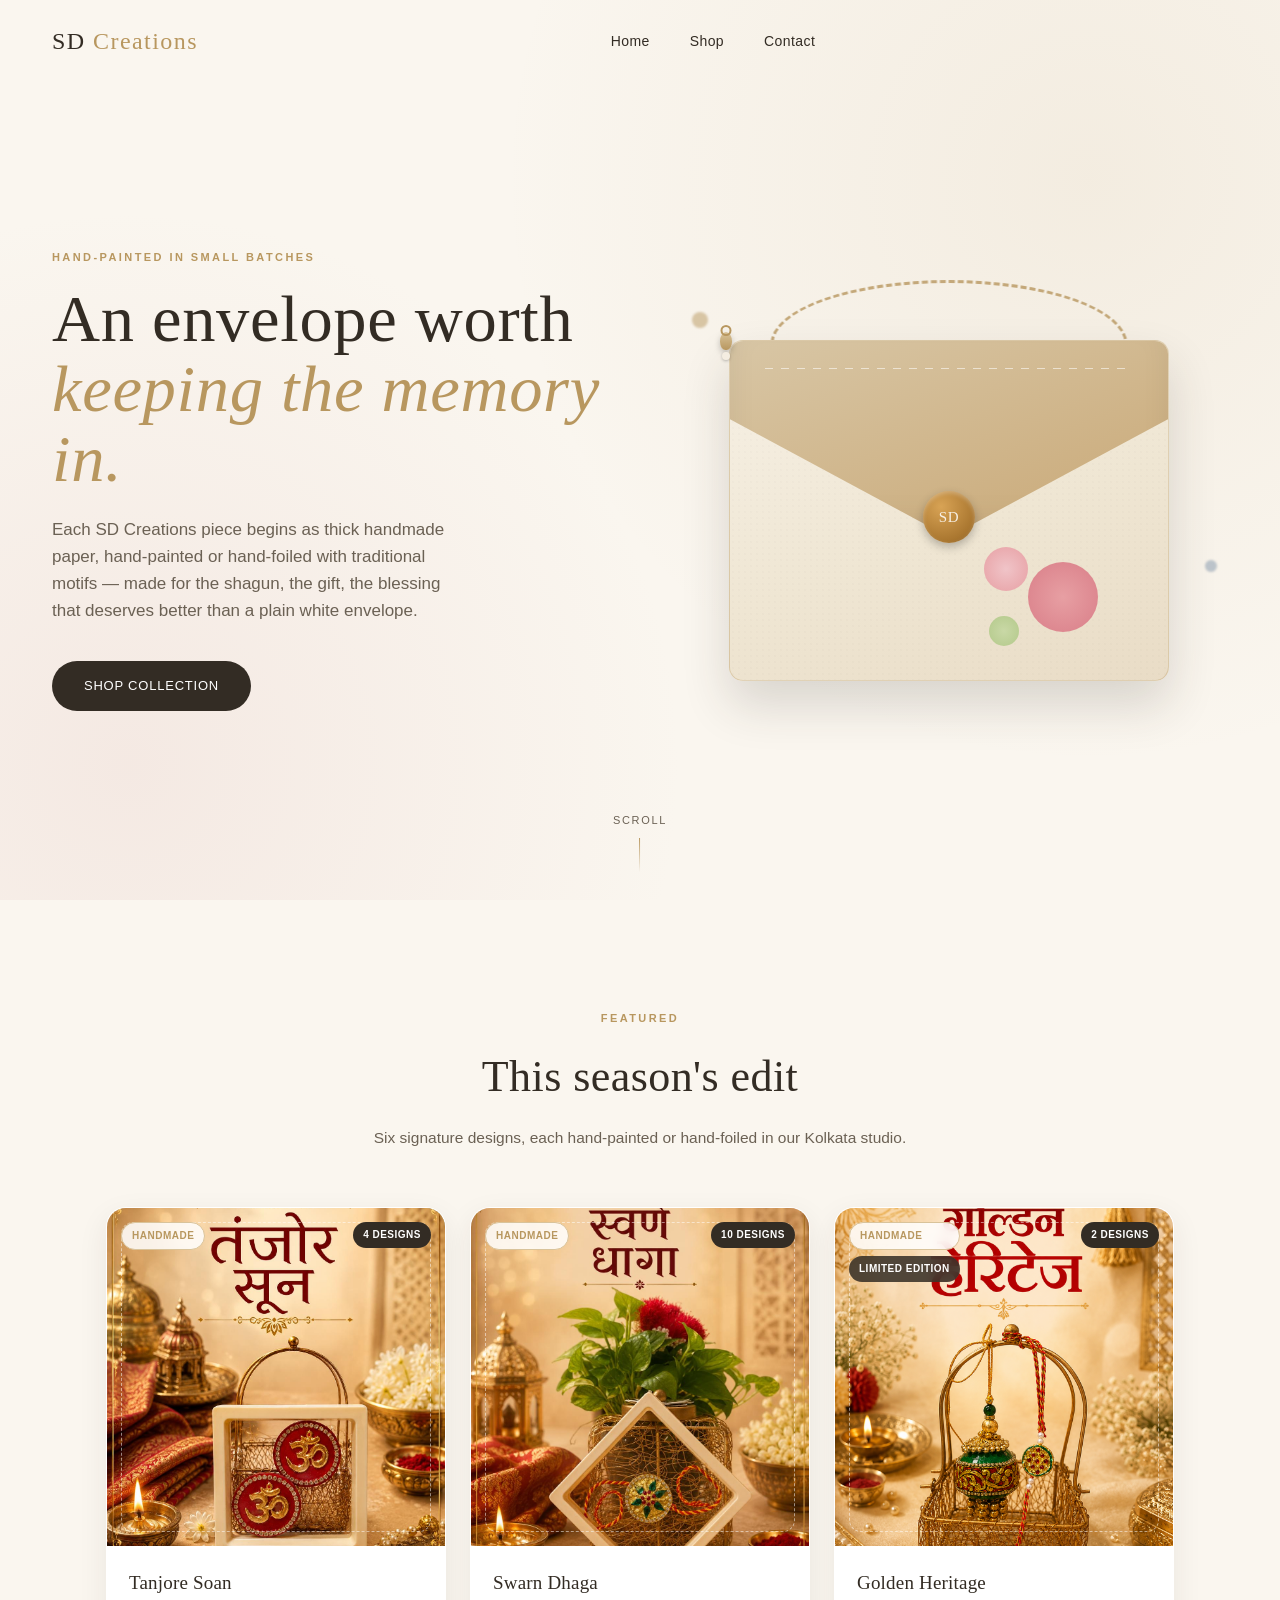
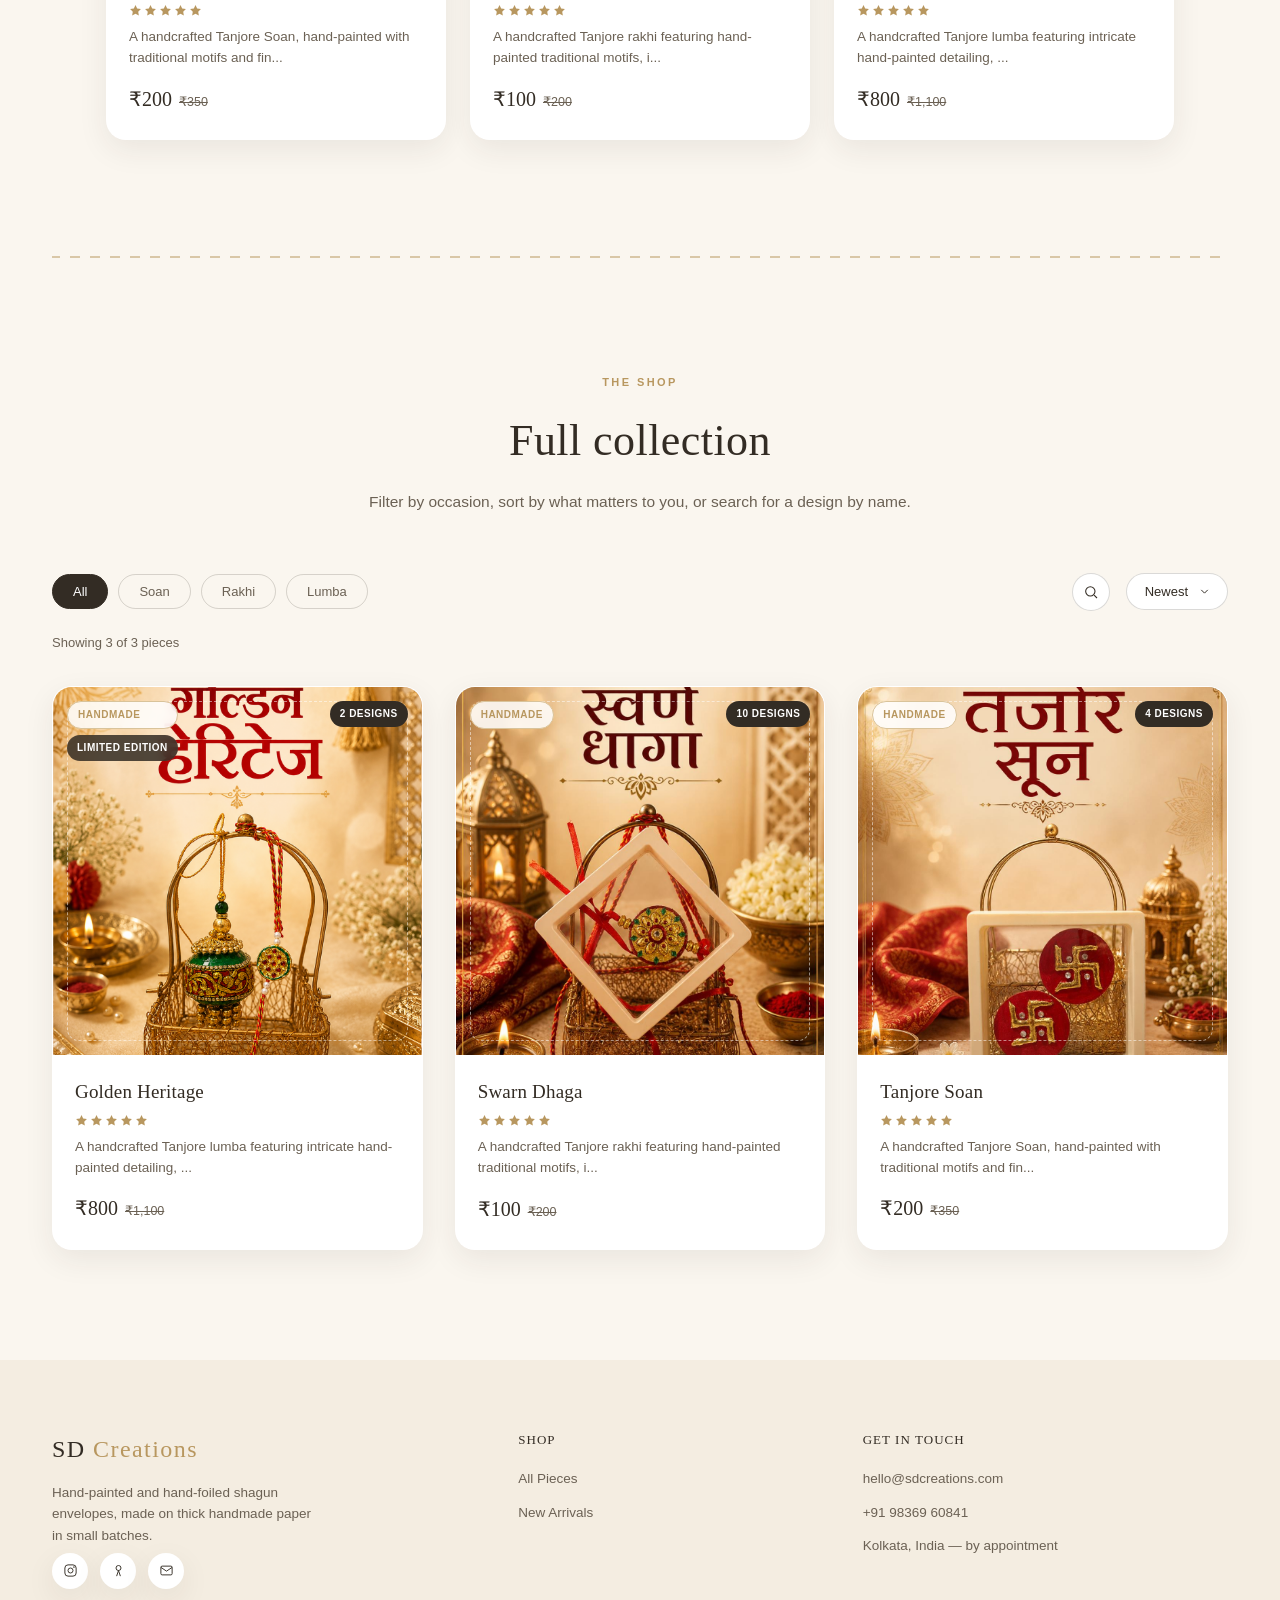
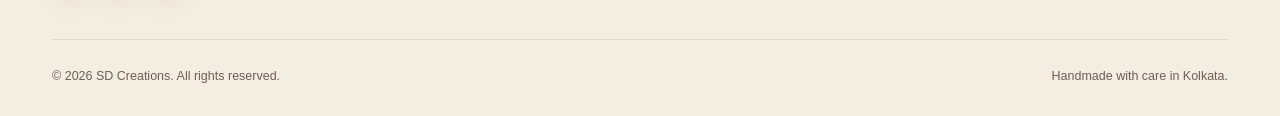
==== index.html @ 27ffa2c7 "bread" ====
<!DOCTYPE html>
<html lang="en">
<head>
<meta charset="UTF-8">
<meta name="viewport" content="width=device-width, initial-scale=1.0">
<!--
  Content-Security-Policy — a meta tag version, so it works no matter
  where you host this. Note: the meta-tag form of CSP can't set the
  frame-ancestors or report-uri directives (the spec ignores those
  outside a real HTTP header) and is generally weaker than a header.
  If your host lets you set custom response headers (Cloudflare Pages,
  Netlify, etc.), set this same policy there instead/as well — see the
  included _headers file for a Cloudflare Pages example.
-->
<meta http-equiv="Content-Security-Policy" content="
  default-src 'self';
  script-src 'self';
  style-src 'self' 'unsafe-inline' https://fonts.googleapis.com;
  font-src https://fonts.gstatic.com;
  img-src 'self' https: data:;
  connect-src 'self';
  base-uri 'self';
  form-action 'self';
  object-src 'none';
">
<title>SD Creations — Handmade Tanjore Creations</title>
<link rel="preconnect" href="https://fonts.googleapis.com">
<link href="https://fonts.googleapis.com/css2?family=Cormorant+Garamond:ital,wght@0,400;0,500;0,600;1,400&family=Marcellus&family=Inter:wght@300;400;500;600&display=swap" rel="stylesheet">
<link rel="stylesheet" href="styles.css">
</head>
<body>

<div id="loader"><div class="loader-mark" id="loaderMark">SD&nbsp;CREATIONS</div></div>

<!-- NAVBAR -->
<nav class="navbar" id="navbar">
  <div class="nav-inner">
    <a href="#home" class="logo" data-store-logo>SD <span>Creations</span></a>
    <ul class="nav-links">
      <li><a href="#home">Home</a></li>
      <li><a href="#shop">Shop</a></li>
      <li><a href="#contact">Contact</a></li>
    </ul>
    <div class="nav-icons">
      <button class="hamburger" id="hamburgerBtn" aria-label="Menu" aria-expanded="false">
        <span></span><span></span><span></span>
      </button>
    </div>
  </div>
</nav>

<!-- HERO -->
<section class="hero" id="home">
  <div class="hero-inner">
    <div class="hero-text">
      <span class="eyebrow">Hand-painted in small batches</span>
      <h1>An envelope worth<br><em>keeping the memory in.</em></h1>
      <p>Each <span data-store-name>SD Creations</span> piece begins as thick handmade paper, hand-painted or hand-foiled with traditional motifs — made for the shagun, the gift, the blessing that deserves better than a plain white envelope.</p>
      <div class="hero-btns">
        <a href="#shop" class="btn-primary ripple">Shop Collection</a>
      </div>
    </div>
    <div class="hero-visual">
      <div class="float-shape s1"></div>
      <div class="float-shape s2"></div>
      <div class="float-shape s3"></div>
      <div class="tilt-wrap" id="tiltWrap">
        <div class="chain-strap"></div>
        <div class="charm"></div>
        <div class="hero-card">
          <div class="flap"></div>
          <div class="stitch-line"></div>
          <div class="bloom b1"></div>
          <div class="bloom b2"></div>
          <div class="bloom b3"></div>
          <div class="wax-seal" id="waxSeal" data-initials="MV"></div>
        </div>
      </div>
    </div>
  </div>
  <div class="scroll-cue"><span>Scroll</span><div class="line"></div></div>
</section>

<!-- COLLECTION (the "Featured" section, re-enabled with the interactive
     spread-row layout — see .collection-grid rules in styles.css) -->
<section class="pad reveal" id="featured">
  <div class="container">
    <div class="section-head">
      <span class="eyebrow">Featured</span>
      <h2>This season's edit</h2>
      <p>Six signature designs, each hand-painted or hand-foiled in our Kolkata studio.</p>
    </div>
    <div class="products-grid collection-grid" id="featuredGrid"></div>
  </div>
</section>

<div class="container"><div class="stitch-divider"></div></div>

<!-- SHOP -->
<section class="pad reveal" id="shop">
  <div class="container">
    <div class="section-head">
      <span class="eyebrow">The shop</span>
      <h2>Full collection</h2>
      <p>Filter by occasion, sort by what matters to you, or search for a design by name.</p>
    </div>
    <div class="shop-controls">
      <div class="filter-chips" id="filterChips" role="group" aria-label="Filter by category"></div>
      <div class="shop-right">
        <div class="shop-search-wrap" id="shopSearchWrap">
          <button type="button" class="shop-search-toggle" id="shopSearchToggle" aria-label="Search products" aria-expanded="false">
            <svg viewBox="0 0 24 24" stroke="currentColor" fill="none" stroke-width="1.6"><circle cx="11" cy="11" r="7"/><line x1="21" y1="21" x2="16.65" y2="16.65"/></svg>
          </button>
          <div class="shop-search-box" id="shopSearchBox">
            <svg class="shop-search-icon" viewBox="0 0 24 24" stroke="currentColor" fill="none" stroke-width="1.6"><circle cx="11" cy="11" r="7"/><line x1="21" y1="21" x2="16.65" y2="16.65"/></svg>
            <label class="visually-hidden" for="shopSearch">Search pieces</label>
            <input type="text" class="shop-search" id="shopSearch" placeholder="Search pieces..." aria-label="Search pieces" autocomplete="off">
            <button class="shop-search-close" id="shopSearchClose" aria-label="Close search" type="button">
              <svg viewBox="0 0 24 24"><line x1="4" y1="4" x2="20" y2="20"/><line x1="20" y1="4" x2="4" y2="20"/></svg>
            </button>
          </div>
        </div>
        <div class="cs-select" id="sortSelect">
          <button type="button" class="cs-trigger" id="sortTrigger" aria-haspopup="listbox" aria-expanded="false" aria-label="Sort products">
            <span id="sortTriggerLabel">Newest</span>
            <svg class="cs-chevron" viewBox="0 0 24 24" stroke="currentColor" fill="none" stroke-width="1.8"><polyline points="6 9 12 15 18 9"/></svg>
          </button>
          <ul class="cs-options" id="sortOptions" role="listbox" tabindex="-1" aria-label="Sort products">
            <li class="cs-option active" role="option" aria-selected="true" data-value="newest">Newest</li>
            <li class="cs-option" role="option" aria-selected="false" data-value="popular">Most popular</li>
            <li class="cs-option" role="option" aria-selected="false" data-value="price-asc">Price: low to high</li>
            <li class="cs-option" role="option" aria-selected="false" data-value="price-desc">Price: high to low</li>
          </ul>
        </div>
      </div>
    </div>
    <div class="shop-status" id="shopStatus"></div>
    <div class="products-grid" id="shopGrid" aria-live="polite"></div>
  </div>
</section>

<!-- FOOTER -->
<footer id="contact">
  <div class="container">
    <div class="footer-grid">
      <div class="footer-brand">
        <a href="#home" class="logo" data-store-logo>SD <span style="color:var(--gold);">Creations</span></a>
        <p>Hand-painted and hand-foiled shagun envelopes, made on thick handmade paper in small batches.</p>
        <div class="social-row">
          <a href="#" aria-label="Instagram"><svg viewBox="0 0 24 24"><rect x="3" y="3" width="18" height="18" rx="5"/><circle cx="12" cy="12" r="4"/><circle cx="17.5" cy="6.5" r="0.6"/></svg></a>
          <a href="#" aria-label="Pinterest"><svg viewBox="0 0 24 24"><path d="M9 21l3-9m0 0l3 9m-3-9a4 4 0 1 0 0-8 4 4 0 0 0 0 8z"/></svg></a>
          <a href="#" aria-label="Mail"><svg viewBox="0 0 24 24"><rect x="3" y="5" width="18" height="14" rx="2"/><path d="M3 7l9 6 9-6"/></svg></a>
        </div>
      </div>
      <div class="footer-col">
        <h4>Shop</h4>
        <a href="#shop">All Pieces</a>
        <a href="#shop">New Arrivals</a>
      </div>
      <div class="footer-col">
        <h4>Get in touch</h4>
        <a href="mailto:hello@sdcreations.com" id="contactEmail">hello@sdcreations.com</a>
        <a href="tel:+919836960841">+91 98369 60841</a>
        <a href="#contact">Kolkata, India — by appointment</a>
      </div>
    </div>
    <div class="footer-bottom">
      <span>© 2026 <span data-store-name>SD Creations</span>. All rights reserved.</span>
      <span>Handmade with care in Kolkata.</span>
    </div>
  </div>
</footer>

<!-- QUICK VIEW MODAL -->
<div class="qv-modal" id="qvModal">
  <div class="qv-box" id="qvBox"></div>
</div>

<script src="products.js"></script>
<script src="script.js"></script>
</body>
</html>
---- styles.css ----
:root{
    --cream:#faf6ef;
    --ivory:#f4ede1;
    --beige:#e9dcc6;
    --white:#ffffff;
    --gold:#b8975f;
    --gold-light:#d9c39a;
    --blush:#e3c2be;
    --denim:#8296ab;
    --denim-deep:#5c7086;
    --ink:#332c24;
    --ink-soft:#6b6154;
    --shadow-soft: 0 10px 30px rgba(51,44,36,0.08);
    --shadow-lift: 0 24px 48px rgba(51,44,36,0.16);
    --radius-lg: 22px;
    --radius-md: 16px;
    --serif: 'Cormorant Garamond', serif;
    --display: 'Marcellus', serif;
    --sans: 'Inter', sans-serif;
  }
  *{box-sizing:border-box; margin:0; padding:0;}
  html{scroll-behavior:smooth;}
  body{
    font-family:var(--sans);
    background:var(--cream);
    color:var(--ink);
    line-height:1.6;
    overflow-x:hidden;
  }
  img{max-width:100%; display:block;}
  a{text-decoration:none; color:inherit;}
  button{font-family:inherit; border:none; cursor:pointer; background:none;}
  /* Icon-only buttons/links use fill:none SVGs (arrows, X, circles) — by
     default only the painted stroke pixels are clickable, not the empty
     space inside the glyph, which made buttons feel like they only
     responded when tapped dead-center. Forcing the icon itself to ignore
     pointer events means every click/tap always resolves to the actual
     button or link underneath, across its full box. */
  button svg, a svg{pointer-events:none;}
  ::selection{background:var(--gold-light); color:var(--ink);}

  /* Scrollbar */
  ::-webkit-scrollbar {
      width: 6px;
  }

  ::-webkit-scrollbar-track {
      background: transparent;
  }

  ::-webkit-scrollbar-thumb {
      background: #b89458;
      border-radius: 999px;
  }

  .container{max-width:1240px; margin:0 auto; padding:0 32px;}
  section{position:relative;}

  h1,h2,h3,h4{font-family:var(--display); font-weight:400; letter-spacing:0.01em;}
  .eyebrow{
    font-family:var(--sans); text-transform:uppercase; letter-spacing:0.22em;
    font-size:11px; color:var(--gold); font-weight:600;
  }

  /* ---------- Stitch divider (signature element) ---------- */
  .stitch-divider{
    width:100%; height:14px;
    background-image: repeating-linear-gradient(90deg, var(--gold) 0 10px, transparent 10px 20px);
    background-size: 20px 2px;
    background-repeat: repeat-x;
    background-position: center;
    opacity:0.5;
  }
  .stitch-divider.tight{height:8px;}

  /* ---------- NAVBAR ---------- */
  .navbar{
    position:fixed; top:0; left:0; right:0; z-index:1000;
    padding:22px 0;
    transition: all 0.45s cubic-bezier(.22,.61,.36,1);
  }
  .navbar.scrolled{
    background:rgba(255,255,255,0.75);
    backdrop-filter: blur(16px) saturate(160%);
    -webkit-backdrop-filter: blur(16px) saturate(160%);
    box-shadow:0 4px 24px rgba(51,44,36,0.06);
    padding:14px 0;
  }
  .nav-inner{display:flex; align-items:center; justify-content:space-between; max-width:1240px; margin:0 auto; padding:0 32px;}
  .logo{font-family:var(--display); font-size:24px; letter-spacing:0.06em; color:var(--ink);}
  .logo span{color:var(--gold);}
  .nav-links{display:flex; gap:40px; list-style:none;}
  .nav-links a{
    font-size:14px; letter-spacing:0.03em; color:var(--ink); position:relative; padding-bottom:4px;
  }
  .nav-links a::after{
    content:''; position:absolute; left:0; bottom:0; width:0; height:1px; background:var(--gold);
    transition:width 0.35s ease;
  }
  .nav-links a:hover::after{width:100%;}
  .nav-icons{display:flex; align-items:center; gap:22px;}

  .hamburger{
    display:none; flex-direction:column; justify-content:center; gap:5px; width:26px; height:20px; margin-left:6px;
  }
  .hamburger span{display:block; height:2px; width:100%; background:var(--ink); border-radius:2px; transition:transform 0.3s ease, opacity 0.3s ease;}
  .hamburger.active span:nth-child(1){transform:translateY(7px) rotate(45deg);}
  .hamburger.active span:nth-child(2){opacity:0;}
  .hamburger.active span:nth-child(3){transform:translateY(-7px) rotate(-45deg);}

  @media (max-width:920px){
    .nav-links{
      display:flex; flex-direction:column; gap:0;
      position:fixed; left:0; right:0; top:var(--nav-h, 78px); z-index:999;
      background:rgba(255,255,255,0.98); backdrop-filter:blur(16px);
      box-shadow:0 16px 30px rgba(51,44,36,0.1);
      max-height:0; overflow:hidden; opacity:0; padding:0 32px;
      transition:max-height 0.4s cubic-bezier(.22,.61,.36,1), opacity 0.3s ease, padding 0.4s ease;
    }
    .nav-links.open{max-height:360px; opacity:1; padding:18px 32px 26px;}
    .nav-links li{width:100%;}
    .nav-links a{display:block; padding:13px 0; font-size:15px; border-bottom:1px solid rgba(51,44,36,0.08);}
    .nav-links a::after{display:none;}
    .hamburger{display:flex;}
  }
  @media(max-width:480px){
    .nav-inner{padding:0 18px;}
    .nav-icons{gap:14px;}
  }

  /* ---------- HERO ---------- */
  .hero{
    min-height:100vh; display:flex; align-items:center; padding:140px 0 80px;
    background:
      radial-gradient(circle at 85% 20%, rgba(184,151,95,0.10), transparent 45%),
      radial-gradient(circle at 10% 85%, rgba(227,194,190,0.25), transparent 40%),
      var(--cream);
  }
  .hero-inner{
    display:grid; grid-template-columns:1fr 1fr; gap:60px; align-items:center; max-width:1240px; margin:0 auto; padding:0 32px;
  }
  .hero-text .eyebrow{margin-bottom:18px; display:block;}
  .hero-text h1{
    font-size:clamp(40px,5.2vw,68px); line-height:1.05; color:var(--ink); margin-bottom:22px;
    opacity:0; transform:translateY(24px); animation: heroUp 0.9s 0.15s cubic-bezier(.22,.61,.36,1) forwards;
  }
  .hero-text h1 em{font-style:italic; color:var(--gold);}
  .hero-text p{
    font-size:17px; color:var(--ink-soft); max-width:420px; margin-bottom:36px;
    opacity:0; transform:translateY(20px); animation: heroUp 0.9s 0.3s cubic-bezier(.22,.61,.36,1) forwards;
  }
  .hero-btns{display:flex; gap:16px; opacity:0; transform:translateY(20px); animation: heroUp 0.9s 0.45s cubic-bezier(.22,.61,.36,1) forwards;}
  @keyframes heroUp{to{opacity:1; transform:translateY(0);}}

  .btn-primary{
    background:var(--ink); color:var(--white); padding:15px 32px; border-radius:100px; font-size:13px;
    letter-spacing:0.06em; text-transform:uppercase; font-weight:500; position:relative; overflow:hidden;
    transition: transform 0.35s ease, box-shadow 0.35s ease;
  }
  .btn-primary:hover{transform:translateY(-3px); box-shadow:var(--shadow-lift);}
  .btn-secondary{
    background:transparent; color:var(--ink); padding:15px 30px; border-radius:100px; font-size:13px;
    letter-spacing:0.06em; text-transform:uppercase; font-weight:500; border:1px solid rgba(51,44,36,0.25);
    transition: all 0.35s ease;
  }
  .btn-secondary:hover{border-color:var(--gold); color:var(--gold); background:var(--white);}

  .ripple{position:relative; overflow:hidden;}
  .ripple-circle{
    position:absolute; border-radius:50%; background:rgba(255,255,255,0.5); transform:scale(0);
    animation: rippleAnim 0.6s ease-out; pointer-events:none;
  }
  @keyframes rippleAnim{to{transform:scale(3); opacity:0;}}

  .hero-visual{position:relative; display:flex; align-items:center; justify-content:center; perspective:1200px;}
  .tilt-wrap{transition: transform 0.2s ease-out; transform-style:preserve-3d; width:100%; display:flex; justify-content:center; position:relative; padding-top:60px;}
  .chain-strap{
    position:absolute; top:0; left:50%; transform:translateX(-50%);
    width:64%; height:64px;
    border:3px dashed var(--gold);
    border-bottom:none;
    border-radius:50% 50% 0 0 / 100% 100% 0 0;
    opacity:0.8;
  }
  .charm{
    position:absolute; left:9%; top:52px; z-index:3;
    width:12px; height:18px; border-radius:50% 50% 45% 45%;
    background:linear-gradient(180deg, var(--gold-light), var(--gold));
    box-shadow:0 3px 6px rgba(0,0,0,0.22);
  }
  .charm::before{
    content:''; position:absolute; top:-7px; left:50%; transform:translateX(-50%);
    width:7px; height:7px; border-radius:50%; border:2px solid var(--gold); background:transparent;
  }
  .charm::after{
    content:''; position:absolute; bottom:-10px; left:50%; transform:translateX(-50%);
    width:8px; height:8px; border-radius:50%; background:#f4ede1; box-shadow:0 1px 3px rgba(0,0,0,0.25);
  }
  .hero-card{
    width:100%; max-width:440px; aspect-ratio:4/3.1; border-radius:14px; position:relative;
    background: linear-gradient(160deg, #f7f1e6 0%, #efe6d3 55%, #e9dcc6 100%);
    box-shadow:var(--shadow-lift);
    border:1px solid rgba(184,151,95,0.35);
    overflow:hidden;
    animation: floatSlow 6s ease-in-out infinite;
  }
  @keyframes floatSlow{0%,100%{transform:translateY(0) rotate(-1.2deg);} 50%{transform:translateY(-14px) rotate(0.4deg);}}
  .hero-card::before{
    content:''; position:absolute; inset:0;
    background-image: radial-gradient(rgba(51,44,36,0.035) 1px, transparent 1px);
    background-size: 6px 6px;
    opacity:0.5;
  }
  .hero-card .flap{
    position:absolute; top:0; left:0; right:0; height:58%;
    background:linear-gradient(160deg, #d8c6a5, #c9a876);
    clip-path: polygon(0 0, 100% 0, 100% 40%, 50% 100%, 0 40%);
    box-shadow: inset 0 -20px 30px rgba(0,0,0,0.06);
  }
  .hero-card .stitch-line{
    position:absolute; left:8%; right:8%; top:8%; height:1px;
    background-image: repeating-linear-gradient(90deg, rgba(255,255,255,0.55) 0 8px, transparent 8px 16px);
  }
  .hero-card .bloom{
    position:absolute; border-radius:50%; filter:blur(0.2px);
  }
  .hero-card .bloom.b1{width:70px; height:70px; background:radial-gradient(circle,#e79fa3,#d97e88); bottom:14%; right:16%;}
  .hero-card .bloom.b2{width:44px; height:44px; background:radial-gradient(circle,#f0c4c8,#e79fa3); bottom:26%; right:32%;}
  .hero-card .bloom.b3{width:30px; height:30px; background:radial-gradient(circle,#c9d8a6,#b3c98a); bottom:10%; right:34%;}
  .hero-card .wax-seal{
    position:absolute; top:52%; left:50%; transform:translate(-50%,-50%);
    width:52px; height:52px; border-radius:50%;
    background: radial-gradient(circle at 35% 30%, #d8a355, #a9762f 70%, #8a5f24 100%);
    box-shadow:0 4px 10px rgba(0,0,0,0.25), inset 0 2px 4px rgba(255,255,255,0.3);
    display:flex; align-items:center; justify-content:center;
  }
  .hero-card .wax-seal::before{
    content: attr(data-initials); font-family:var(--display); font-size:15px; color:rgba(255,255,255,0.85); letter-spacing:0.04em;
  }
  .float-shape{
    position:absolute; border-radius:50%; opacity:0.5; filter:blur(1px);
    animation: driftShape 9s ease-in-out infinite;
  }
  .float-shape.s1{width:16px; height:16px; background:var(--gold); top:8%; left:4%; animation-delay:0s;}
  .float-shape.s2{width:10px; height:10px; background:var(--blush); bottom:6%; left:12%; animation-delay:1.4s;}
  .float-shape.s3{width:12px; height:12px; background:var(--denim); top:70%; right:2%; animation-delay:2.6s;}
  @keyframes driftShape{0%,100%{transform:translateY(0);} 50%{transform:translateY(-18px);}}

  .scroll-cue{
    position:absolute; bottom:28px; left:50%; transform:translateX(-50%); font-size:11px; letter-spacing:0.15em;
    text-transform:uppercase; color:var(--ink-soft); display:flex; flex-direction:column; align-items:center; gap:8px;
  }
  .scroll-cue .line{width:1px; height:34px; background:linear-gradient(var(--gold), transparent); animation:scrollLine 1.8s ease-in-out infinite;}
  @keyframes scrollLine{0%{transform:scaleY(0); transform-origin:top;} 50%{transform:scaleY(1); transform-origin:top;} 51%{transform-origin:bottom;} 100%{transform:scaleY(0); transform-origin:bottom;}}

  @media(max-width:860px){
    .hero-inner{grid-template-columns:1fr; text-align:center;}
    .hero-text p{margin-left:auto; margin-right:auto;}
    .hero-btns{justify-content:center;}
  }

  /* ---------- fade up on scroll ---------- */
  .reveal{opacity:0; transform:translateY(36px); transition:opacity 0.8s ease, transform 0.8s cubic-bezier(.22,.61,.36,1);}
  .reveal.in{opacity:1; transform:translateY(0);}

  /* ---------- SECTION HEADERS ---------- */
  .section-head{text-align:center; max-width:600px; margin:0 auto 56px;}
  .section-head .eyebrow{display:block; margin-bottom:14px;}
  .section-head h2{font-size:clamp(30px,4vw,44px); color:var(--ink); margin-bottom:14px;}
  .section-head p{color:var(--ink-soft); font-size:15.5px;}

  section.pad{padding:110px 0;}

  /* ---------- PRODUCT CARD ---------- */
  .products-grid{
    display:grid; grid-template-columns:repeat(auto-fit,minmax(280px,1fr)); gap:32px;
  }
  .product-card{
    position:relative; background:var(--white); border-radius:20px; overflow:hidden;
    box-shadow:var(--shadow-soft); border:1px solid transparent;
    transition: transform 0.5s cubic-bezier(.22,.61,.36,1), box-shadow 0.5s ease, border-color 0.5s ease;
  }
  .product-card:hover{
    transform:translateY(-10px);
    box-shadow:var(--shadow-lift);
    border-color: rgba(184,151,95,0.45);
  }
  .card-media{
    position:relative; aspect-ratio:1/1; overflow:hidden;
    display:flex; align-items:center; justify-content:center;
    cursor:pointer;
  }
  .card-media:focus-visible{outline:2px solid var(--gold); outline-offset:-3px;}
  .card-media::after{
    content:''; position:absolute; inset:0; opacity:0; background:radial-gradient(circle at 50% 40%, rgba(184,151,95,0.25), transparent 65%);
    transition:opacity 0.5s ease; z-index:2; pointer-events:none;
  }
  .product-card:hover .card-media::after{opacity:1;}
  .card-slide-track {display: flex; width: 100%; height: 100%; transition: transform 1.4s cubic-bezier(.22,.61,.36,1)}
  .card-slide{position:relative; flex:0 0 100%; width:100%; height:100%;}
  .swatch{width:100%; height:100%; position:relative; transition:transform 0.6s cubic-bezier(.22,.61,.36,1);}
  .product-card:hover .swatch{transform:scale(1.06);}
  .swatch::before{content:''; position:absolute; inset:0; background-image: repeating-linear-gradient(0deg, rgba(255,255,255,0.05) 0 2px, transparent 2px 6px);}
  .stitch-frame{
    position:absolute; inset:14px; border-radius:12px; border:1px dashed rgba(255,255,255,0.5); pointer-events:none;
  }

  .badges{position:absolute; top:14px; left:14px; display:flex; flex-direction:column; gap:6px; z-index:3;}
  .badge{
    font-size:10px; letter-spacing:0.05em; text-transform:uppercase; padding:5px 10px; border-radius:100px; font-weight:600;
    backdrop-filter:blur(6px);
  }
  .badge.handmade{background:rgba(255,255,255,0.85); color:var(--gold); border:1px solid var(--gold-light);}
  .badge.limited{background:rgba(51,44,36,0.85); color:var(--white);}
  .badge.designs-badge{
    position:absolute; top:14px; right:14px; z-index:3;
    background:var(--ink); color:var(--white); border:none;
  }

  .card-body{padding:22px 22px 24px;}
  .card-top{display:flex; justify-content:space-between; align-items:flex-start; gap:10px; margin-bottom:6px;}
  .card-top h3{font-size:19px; color:var(--ink);}
  .stars{display:flex; gap:2px; margin-bottom:10px;}
  .stars svg{width:13px; height:13px; fill:var(--gold);}
  .card-desc{font-size:13.5px; color:var(--ink-soft); margin-bottom:14px; line-height:1.55;}
  .card-bottom{display:flex; align-items:center; justify-content:space-between; gap:10px; flex-wrap:wrap;}
  .price-group{display:flex; align-items:baseline; gap:7px;}
  .price{font-family:var(--display); font-size:20px; color:var(--ink); transition:color 0.3s ease;}
  .product-card:hover .price{color:var(--gold);}
  .price-original{font-size:12.5px; color:var(--ink-soft); text-decoration:line-through;}

  .product-img{width:100%; height:100%; object-fit:cover; display:block; position:relative;}

  /* ---------- COLLECTION SPREAD LAYOUT ----------
     Only the small curated "Featured" row (.collection-grid) gets this
     treatment — the main filterable Shop grid keeps its original grid
     layout untouched below. Cards, images, text, and colors are the
     same .product-card markup/styles as everywhere else; only the
     container layout and the hover choreography differ here. */
  .products-grid.collection-grid{
    display:flex; flex-wrap:wrap; justify-content:center; gap:24px;
  }
  .collection-grid .product-card{
    flex:0 1 340px; max-width:360px; min-width:240px;
  }

  /* Interactive "spreading open" hover — only for pointers that can
     actually hover (mouse/trackpad) on a wide-enough viewport. Touch
     devices (phones and most tablets) simply get the calm static row;
     tapping a card still opens Quick View as normal. */
  @media (hover:hover) and (pointer:fine) and (min-width:641px){
    .collection-grid .product-card{
      transition:
        transform 650ms cubic-bezier(.2,.8,.2,1),
        box-shadow 650ms ease,
        filter 650ms ease,
        border-color 0.5s ease;
    }
    .collection-grid .product-card:hover{
      transform: translateY(-16px) scale(1.06);
      z-index: 5;
      box-shadow: var(--shadow-lift);
    }
    /* Cards after the hovered one slide right; cards before it slide
       left — the "spreading open" effect. Scale/saturate stay subtle
       (no blur, no heavy fade) so the row still reads as one piece. */
    .collection-grid .product-card:hover ~ .product-card{
      transform: translateX(28px) scale(0.97);
      filter: saturate(0.85);
    }
    .collection-grid .product-card:has(~ .product-card:hover){
      transform: translateX(-28px) scale(0.97);
      filter: saturate(0.85);
    }
  }
  /* Tablet-width version of the same effect — same choreography, just
     a gentler push so three cards don't crowd a narrower viewport. */
  @media (hover:hover) and (pointer:fine) and (min-width:641px) and (max-width:920px){
    .collection-grid .product-card:hover{
      transform: translateY(-10px) scale(1.045);
    }
    .collection-grid .product-card:hover ~ .product-card{
      transform: translateX(14px) scale(0.97);
    }
    .collection-grid .product-card:has(~ .product-card:hover){
      transform: translateX(-14px) scale(0.97);
    }
  }
  /* Mobile — plain single column, spread/hover effect fully disabled
     (it's already gated out by (hover:hover) above; this just settles
     the layout back to a normal stacked list for easy tapping). */
  @media(max-width:640px){
    .products-grid.collection-grid{
      display:flex; flex-direction:column; flex-wrap:nowrap; gap:16px;
    }
    .collection-grid .product-card{ max-width:100%; flex:none; }
  }

  /* swatch color variants */
  .sw-1{background:linear-gradient(135deg,#efe6d3,#5c7a68);}
  .sw-2{background:linear-gradient(135deg,#d8a355,#e08a4b);}
  .sw-3{background:linear-gradient(135deg,#f4ede1,#d9a9a0);}
  .sw-4{background:linear-gradient(135deg,#aac2d4,#e6c9c1);}
  .sw-5{background:linear-gradient(135deg,#7a2f30,#d8a355);}
  .sw-6{background:linear-gradient(135deg,#f4ede1,#dcc7cd);}
  .sw-icon{
    position:absolute; inset:0; display:flex; align-items:center; justify-content:center;
  }
  .sw-icon svg{width:46%; height:46%; opacity:0.85;}


  /* ---------- SHOP CONTROLS ---------- */
  .shop-controls{
    display:flex; flex-wrap:wrap; gap:16px; align-items:center; justify-content:space-between; margin-bottom:44px;
  }
  .filter-chips{display:flex; gap:10px; flex-wrap:wrap;}
  .chip{
    padding:9px 20px; border-radius:100px; font-size:13px; border:1px solid rgba(51,44,36,0.18); color:var(--ink-soft);
    transition: all 0.3s ease;
  }
  .chip.active, .chip:hover{background:var(--ink); color:var(--white); border-color:var(--ink);}
  .shop-right{display:flex; gap:14px; align-items:center;}

  /* ---------- SHOP SEARCH — closed icon that expands cleanly on click ---------- */
  .shop-search-wrap{position:relative; display:flex; align-items:center;}
  .shop-search-toggle{
    width:38px; height:38px; border-radius:50%; flex-shrink:0;
    border:1px solid rgba(51,44,36,0.18); background:var(--white); color:var(--ink);
    display:flex; align-items:center; justify-content:center;
    transition: opacity 0.25s ease, transform 0.25s ease, border-color 0.25s ease, color 0.25s ease;
  }
  .shop-search-toggle svg{width:16px; height:16px;}
  .shop-search-toggle:hover{border-color:var(--gold); color:var(--gold);}
  .shop-search-wrap.open .shop-search-toggle{opacity:0; transform:scale(0.7); pointer-events:none; position:absolute;}

  .shop-search-box{
    display:flex; align-items:center; gap:9px;
    background:var(--white); border-radius:100px; border:1px solid rgba(51,44,36,0.18);
    width:0; padding:10px 0; opacity:0; overflow:hidden;
    transition: width 0.45s cubic-bezier(.22,.61,.36,1), padding 0.45s cubic-bezier(.22,.61,.36,1),
                opacity 0.25s ease, border-color 0.25s ease, box-shadow 0.25s ease;
  }
  .shop-search-wrap.open .shop-search-box{width:230px; padding:10px 14px; opacity:1;}
  .shop-search-box:focus-within{
    border-color: var(--gold);
    box-shadow: 0 0 0 3px rgba(184,151,95,0.15);
  }
  .shop-search-icon{width:15px; height:15px; flex-shrink:0; color:var(--gold);}
  .shop-search{
    border:none; outline:none; background:transparent; flex:1; min-width:0;
    font-size:13px; font-family:var(--sans); color:var(--ink);
  }
  .shop-search::placeholder{color:var(--ink-soft);}
  .shop-search-close{
    flex-shrink:0; width:20px; height:20px; border-radius:50%; display:flex; align-items:center; justify-content:center;
    background:var(--ivory); transition: background 0.25s ease, transform 0.3s ease;
  }
  .shop-search-close:hover{background:var(--gold-light); transform:rotate(90deg);}
  .shop-search-close svg{width:10px; height:10px; stroke:var(--ink); stroke-width:2;}

  /* ---------- CUSTOM SORT DROPDOWN ---------- */
  .cs-select{position:relative; font-size:13px;}
  .cs-trigger{
    display:flex; align-items:center; gap:10px; padding:10px 16px 10px 18px; border-radius:100px;
    border:1px solid rgba(51,44,36,0.18); background:var(--white); color:var(--ink); font-size:13px;
    font-family:inherit; cursor:pointer; white-space:nowrap; transition: border-color 0.25s ease, background 0.25s ease;
  }
  .cs-trigger:hover{border-color: rgba(184,151,95,0.5);}
  .cs-select.open .cs-trigger{border-color:var(--gold); background:var(--ivory);}
  .cs-chevron{width:13px; height:13px; flex-shrink:0; transition: transform 0.3s ease;}
  .cs-select.open .cs-chevron{transform:rotate(180deg);}
  .cs-options{
    position:absolute; top:calc(100% + 8px); right:0; min-width:100%; z-index:20;
    background:var(--white); border-radius:14px; box-shadow:var(--shadow-lift); border:1px solid rgba(51,44,36,0.08);
    padding:6px; list-style:none; opacity:0; visibility:hidden; transform:translateY(-6px);
    transition: opacity 0.25s ease, transform 0.25s ease, visibility 0.25s ease;
  }
  .cs-select.open .cs-options{opacity:1; visibility:visible; transform:translateY(0);}
  .cs-option{
    padding:10px 16px; border-radius:9px; color:var(--ink-soft); white-space:nowrap; cursor:pointer;
    transition: background 0.2s ease, color 0.2s ease;
  }
  .cs-option:hover{background:var(--ivory); color:var(--ink);}
  .cs-option.active{color:var(--gold); font-weight:600;}
  .cs-option.active::before{content:'✓'; display:inline-block; width:14px; margin-right:2px; font-size:11px;}

  .visually-hidden{
    position:absolute; width:1px; height:1px; padding:0; margin:-1px; overflow:hidden;
    clip:rect(0,0,0,0); white-space:nowrap; border:0;
  }

  .shop-status{
    display:flex; align-items:center; justify-content:space-between; gap:14px; flex-wrap:wrap;
    margin-top:-24px; margin-bottom:32px; font-size:13px; color:var(--ink-soft);
    min-height:20px;
  }
  .shop-status .clear-filters-btn{
    font-size:12.5px; color:var(--gold); text-decoration:underline; text-underline-offset:3px;
    transition:color 0.25s ease;
  }
  .shop-status .clear-filters-btn:hover{color:var(--ink);}

  .shop-empty{
    grid-column:1/-1; text-align:center; padding:56px 20px; color:var(--ink-soft);
  }
  .shop-empty p{margin-bottom:16px; font-size:15px;}
  .shop-empty .clear-filters-btn{
    display:inline-block; padding:10px 22px; border-radius:100px; border:1px solid rgba(51,44,36,0.18);
    font-size:12.5px; letter-spacing:0.04em; text-transform:uppercase; color:var(--ink);
    transition:all 0.3s ease;
  }
  .shop-empty .clear-filters-btn:hover{background:var(--ink); color:var(--white); border-color:var(--ink);}

  /* ============================================================
     MOBILE — shop section tightened + intentional 2-column grid.
     Scoped entirely to this breakpoint; desktop layout above is
     untouched. Goal: less dead air between controls, chips that
     scroll instead of wrapping into ragged rows, and cards sized
     and typeset for a half-width column instead of a squeezed
     full-width desktop card.
     ============================================================ */
  @media(max-width:640px){
    .container{padding:0 18px;}
    section.pad{padding:64px 0;}
    .section-head{margin:0 auto 30px;}
    .section-head p{font-size:14px;}

    /* ---- controls: stack, don't wrap into ragged rows ---- */
    .shop-controls{
      flex-direction:column; align-items:stretch; gap:14px; margin-bottom:18px;
    }
    .filter-chips{
      flex-wrap:nowrap; overflow-x:auto; -webkit-overflow-scrolling:touch; scrollbar-width:none;
      padding-bottom:2px; margin:0 -18px; padding-left:18px; padding-right:18px;
      -webkit-mask-image: linear-gradient(90deg, transparent, #000 18px, #000 calc(100% - 28px), transparent);
              mask-image: linear-gradient(90deg, transparent, #000 18px, #000 calc(100% - 28px), transparent);
    }
    .filter-chips::-webkit-scrollbar{display:none;}
    .chip{padding:8px 16px; font-size:12.5px; flex-shrink:0; white-space:nowrap;}
    .shop-right{width:100%; justify-content:space-between;}
    .shop-search-wrap.open .shop-search-box{width:min(60vw,230px);}

    .shop-status{margin-top:0; margin-bottom:14px; font-size:12px;}

    /* ---- product grid: compact, balanced 2-up instead of 1-up ---- */
    .products-grid{grid-template-columns:repeat(2,1fr); gap:12px; width:100%; min-width:0; overflow:hidden;}
    .product-card{border-radius:14px; min-width:0; max-width:100%; overflow:hidden;}
    /* Image was a full 1:1 square, which on a narrow 2-up card made the
       photo the dominant (and sometimes only visible) part of the card,
       crowding out the name/price below it. Shortening the ratio and
       capping the height keeps the photo proportionate on any phone. */
    .card-media{aspect-ratio:4/3.3; max-height:36vh;}
    .stitch-frame{inset:8px; border-radius:9px;}
    .badges{top:8px; left:8px; gap:4px;}
    .badge{font-size:8.5px; padding:4px 8px;}
    .badge.designs-badge{top:8px; right:8px;}

    .card-body{padding:12px 12px 14px;}
    .card-top{margin-bottom:3px;}
    .card-top h3{font-size:13.5px; line-height:1.3;}
    .stars{margin-bottom:6px;}
    .stars svg{width:10px; height:10px;}
    .card-desc{display:none;} /* full description lives in Quick View */
    .price{font-size:15.5px;}
    .price-original{font-size:10.5px;}
  }

  /* Very narrow phones (≤380px) — shrink the image ratio a touch further
     so two columns never squeeze the name/price into overflow. */
  @media(max-width:380px){
    .card-media{aspect-ratio:4/3.6; max-height:32vh;}
    .card-top h3{font-size:12.5px;}
    .price{font-size:14px;}
  }


  /* ---------- FOOTER ---------- */
  footer{background:var(--ivory); padding:70px 0 30px;}
  .footer-grid{display:grid; grid-template-columns:1.4fr 1fr 1.2fr; gap:40px; margin-bottom:50px;}
  .footer-brand .logo{margin-bottom:14px; display:block;}
  .footer-brand p{font-size:13.5px; color:var(--ink-soft); max-width:260px;}
  .footer-col h4{font-size:13px; letter-spacing:0.08em; text-transform:uppercase; margin-bottom:18px; color:var(--ink);}
  .footer-col a{display:block; font-size:13.5px; color:var(--ink-soft); margin-bottom:12px; transition:color 0.3s ease;}
  .footer-col a:hover{color:var(--gold);}
  .social-row{display:flex; gap:12px; margin-top:6px;}
  .social-row a{
    width:36px; height:36px; border-radius:50%; background:var(--white); display:flex; align-items:center; justify-content:center;
    box-shadow:var(--shadow-soft); transition:all 0.3s ease;
  }
  .social-row a:hover{background:var(--gold); transform:translateY(-3px);}
  .social-row svg{width:15px; height:15px; stroke:var(--ink); fill:none; stroke-width:1.5;}
  .social-row a:hover svg{stroke:var(--white);}
  .footer-bottom{
    border-top:1px solid rgba(51,44,36,0.1); padding-top:26px; display:flex; justify-content:space-between; flex-wrap:wrap; gap:12px;
    font-size:12.5px; color:var(--ink-soft);
  }
  @media(max-width:760px){.footer-grid{grid-template-columns:1fr 1fr;}}

  /* ---------- QUICK VIEW MODAL ---------- */
  .qv-modal{
    position:fixed; inset:0; z-index:1400; display:flex; align-items:center; justify-content:center; padding:24px;
    opacity:0; pointer-events:none; transition:opacity 0.4s ease;
  }
  .qv-modal.open{opacity:1; pointer-events:auto;}
  .qv-box{
    background:var(--white); border-radius:26px; max-width:920px; width:100%; max-height:88vh; overflow:hidden;
    display:grid; grid-template-columns:1fr 1fr; box-shadow:var(--shadow-lift); transform:scale(0.94) translateY(20px);
    transition:transform 0.45s cubic-bezier(.22,.61,.36,1);
  }
  .qv-modal.open .qv-box{transform:scale(1) translateY(0);}
  .qv-media{position:relative; min-height:340px; background:var(--ivory); overflow:hidden;}

  /* ---- Quick View photo gallery — swipeable, dots, arrows ---- */
  .qv-gallery{position:relative; width:100%; height:100%; min-height:340px; overflow:hidden;}
  .qv-slide-track{display:flex; width:100%; height:100%; transition:transform 0.4s cubic-bezier(.22,.61,.36,1);}
  .qv-slide{position:relative; flex:0 0 100%; width:100%; height:100%; min-height:340px;}
  .qv-slide .product-img{width:100%; height:100%; object-fit:cover; display:block;}
  .qv-nav{
    position:absolute; top:50%; transform:translateY(-50%); z-index:4; width:34px; height:34px; border-radius:50%;
    background:rgba(255,255,255,0.85); display:flex; align-items:center; justify-content:center; color:var(--ink);
    transition:background 0.25s ease, transform 0.25s ease;
  }
  .qv-nav svg{width:15px; height:15px;}
  .qv-nav:hover{background:var(--white); transform:translateY(-50%) scale(1.08);}
  .qv-prev{left:14px;}
  .qv-next{right:14px;}
  .qv-dots{
    position:absolute; left:50%; bottom:14px; transform:translateX(-50%); z-index:4;
    display:flex; gap:7px; padding:6px 10px; border-radius:100px; background:rgba(255,255,255,0.6); backdrop-filter:blur(3px);
  }
  .qv-dot{width:6px; height:6px; border-radius:50%; background:rgba(51,44,36,0.35); transition:all 0.3s ease; padding:0;}
  .qv-dot.active{width:16px; background:var(--gold);}

  .qv-close{position:absolute; top:18px; right:18px; z-index:5; width:36px; height:36px; border-radius:50%; background:rgba(255,255,255,0.85); display:flex; align-items:center; justify-content:center;}
  .qv-close svg{width:15px; height:15px; stroke-width:2;}

  /* .qv-info is a flex column so the CTA bar can pin to the bottom
     while everything above it scrolls independently — critical on
     phones, where product details + a design picker easily run
     longer than the screen. */
  .qv-info{display:flex; flex-direction:column; min-height:0; max-height:88vh;}
  .qv-info-scroll{flex:1 1 auto; min-height:0; overflow-y:auto; -webkit-overflow-scrolling:touch; padding:40px 40px 24px 34px;}
  .qv-info h3{font-size:28px; margin-bottom:10px;}
  .qv-design-tag{
    display:inline-block; font-size:11px; text-transform:uppercase; letter-spacing:0.06em; color:var(--gold);
    font-weight:600; margin-bottom:14px;
  }
  .qv-price-group{display:flex; align-items:baseline; gap:10px; margin-bottom:16px;}
  .qv-price{font-family:var(--display); font-size:24px; color:var(--gold);}
  .qv-original{font-size:15px; color:var(--ink-soft); text-decoration:line-through;}
  .qv-desc{font-size:14px; color:var(--ink-soft); margin-bottom:22px; line-height:1.6;}
  .qv-meta{display:grid; grid-template-columns:1fr 1fr; gap:14px; margin-bottom:22px; font-size:13px;}
  .qv-meta div span{display:block; color:var(--ink-soft); font-size:11px; text-transform:uppercase; letter-spacing:0.05em; margin-bottom:4px;}

  /* ---- Design picker — horizontally-scrollable thumbnails, large
     touch targets (52px, comfortably above the ~44px minimum) ---- */
  .qv-design-picker{margin-bottom:22px;}
  .qv-designs-label{
    display:block; font-size:11px; text-transform:uppercase; letter-spacing:0.05em; color:var(--ink-soft); margin-bottom:10px;
  }
  .design-thumb {
    position: relative; flex: 0 0 52px; width: 52px; height: 52px; border-radius: 16px; overflow: hidden;
    border: 2px solid transparent; padding: 0; background: var(--ivory); transition: border-color 0.25s ease, transform 0.2s ease;
  }
  .design-thumbs {display: flex; flex-wrap: wrap; gap: 10px; width: 100%; max-width: 320px; padding: 2px 2px 6px}


  .design-thumb img{width:100%; height:100%; object-fit:cover; display:block;}
  .design-thumb .swatch{width:100%; height:100%;}
  .design-thumb:hover{transform:translateY(-2px);}
  .design-thumb.active{border-color:var(--gold);}

  .qv-note{font-size:12px; color:var(--ink-soft); border-top:1px dashed rgba(51,44,36,0.15); padding-top:16px; margin-top:4px;}

  /* Sticky CTA — pinned to the bottom of the modal, always reachable
     without scrolling through the product details first. */
  .qv-cta-bar{flex-shrink:0; padding:14px 34px 30px; border-top:1px solid rgba(51,44,36,0.08); background:var(--white);}

  .whatsapp-btn{
    display:flex; align-items:center; justify-content:center; gap:9px;
    width:100%; padding:15px 18px; border-radius:100px;
    background:var(--ink); color:var(--white); font-size:14px; font-weight:500;
    letter-spacing:0.02em; text-align:center;
    transition: background 0.3s ease, transform 0.2s ease;
  }
  .whatsapp-btn svg{width:17px; height:17px; flex-shrink:0;}
  .whatsapp-btn:hover{background:var(--gold); transform:translateY(-1px);}

  @media(max-width:760px){
    .qv-modal{padding:16px;}
    .qv-box{grid-template-columns:1fr; border-radius:22px; max-height:92vh;}
    .qv-media{min-height:220px;}
    .qv-gallery, .qv-slide{min-height:220px;}
    .qv-info{max-height:calc(92vh - 220px);}
    .qv-info-scroll{padding:24px 24px 20px;}
    .qv-meta{grid-template-columns:1fr; gap:12px;}
    .qv-cta-bar{padding:12px 24px 20px;}
    .whatsapp-btn{padding:16px 18px; font-size:14.5px;}
  }
  @media(max-width:480px){
    .qv-modal{padding:8px;}
    .qv-box{border-radius:18px; max-height:95vh;}
    .qv-media{min-height:172px;}
    .qv-gallery, .qv-slide{min-height:172px;}
    .qv-nav{width:30px; height:30px;}
    .qv-nav svg{width:13px; height:13px;}
    .qv-prev{left:10px;}
    .qv-next{right:10px;}
    .qv-dots{bottom:10px; gap:5px; padding:5px 8px;}
    .qv-dot{width:5px; height:5px;}
    .qv-dot.active{width:13px;}
    .qv-close{top:10px; right:10px; width:34px; height:34px;}
    .qv-close svg{width:14px; height:14px;}
    .qv-info{max-height:calc(95vh - 172px);}
    .qv-info-scroll{padding:18px 16px 16px;}
    .qv-info h3{font-size:19px; margin-bottom:6px; line-height:1.25;}
    .qv-design-tag{font-size:10px; margin-bottom:10px;}
    .qv-price-group{gap:8px; margin-bottom:10px;}
    .qv-price{font-size:19px;}
    .qv-original{font-size:12.5px;}
    .qv-desc{font-size:12.5px; margin-bottom:14px; line-height:1.55;}
    .qv-meta{margin-bottom:14px; font-size:12.5px;}
    .qv-design-picker{margin-bottom:14px;}
    .design-thumb{flex-basis:50px; width:50px; height:50px; border-radius:10px;}
    .qv-note{font-size:11px; padding-top:12px;}
    .qv-cta-bar{padding:10px 16px 16px;}
    /* Full-width, larger tap target — this is the primary action on
       a phone screen, sized well above the ~44px touch-target minimum. */
    .whatsapp-btn{padding:15px 16px; font-size:14px; border-radius:14px;}
  }

  /* ---------- Loader ---------- */
  #loader{
    position:fixed; inset:0; background:var(--cream); z-index:9999; display:flex; align-items:center; justify-content:center;
    transition:opacity 0.6s ease, visibility 0.6s ease;
  }
  #loader.hide{opacity:0; visibility:hidden;}
  .loader-mark{font-family:var(--display); font-size:26px; letter-spacing:0.1em; color:var(--ink); position:relative;}
  .loader-mark::after{
    content:''; position:absolute; left:0; bottom:-10px; height:1px; width:100%; background:var(--gold);
    animation:loadBar 1.1s ease-in-out infinite;
  }
  @keyframes loadBar{0%{transform:scaleX(0); transform-origin:left;} 50%{transform:scaleX(1); transform-origin:left;} 51%{transform-origin:right;} 100%{transform:scaleX(0); transform-origin:right;}}

  /* ============================================================
     BUTTON UX — press feedback, keyboard focus rings, disabled
     states, and clearer hover targets, applied broadly.
     ============================================================ */

  /* No grey flash on mobile tap; we style our own feedback instead. */
  button, a, .chip { -webkit-tap-highlight-color: transparent; }

  /* Every interactive control gets a visible keyboard focus ring —
     mouse/touch users never see this (:focus-visible skips them),
     keyboard and screen-reader users always do. */
  button:focus-visible,
  a:focus-visible,
  input:focus-visible,
  select:focus-visible,
  .chip:focus-visible,
  .design-thumb:focus-visible {
    outline: 2px solid var(--gold);
    outline-offset: 2px;
    border-radius: 6px;
  }

  /* Tactile press feedback — buttons visibly react to being clicked/tapped,
     not just hovered. Placed after :hover rules so press wins while held. */
  .btn-primary:active,
  .btn-secondary:active,
  .chip:active,
  .shop-search-toggle:active,
  .shop-search-close:active,
  .qv-nav:active,
  .qv-dot:active,
  .design-thumb:active,
  .whatsapp-btn:active,
  .card-media:active {
    transform: scale(0.93);
    transition-duration: 0.1s;
  }

  /* Disabled buttons look and behave inert instead of silently doing nothing. */
  button:disabled,
  button.disabled {
    opacity: 0.45;
    cursor: not-allowed;
    pointer-events: none;
    transform: none !important;
  }

  .cs-trigger:focus-visible {
    outline: 2px solid var(--gold);
    outline-offset: 2px;
  }
  .cs-option:focus-visible{
    outline: 2px solid var(--gold);
    outline-offset: -2px;
  }
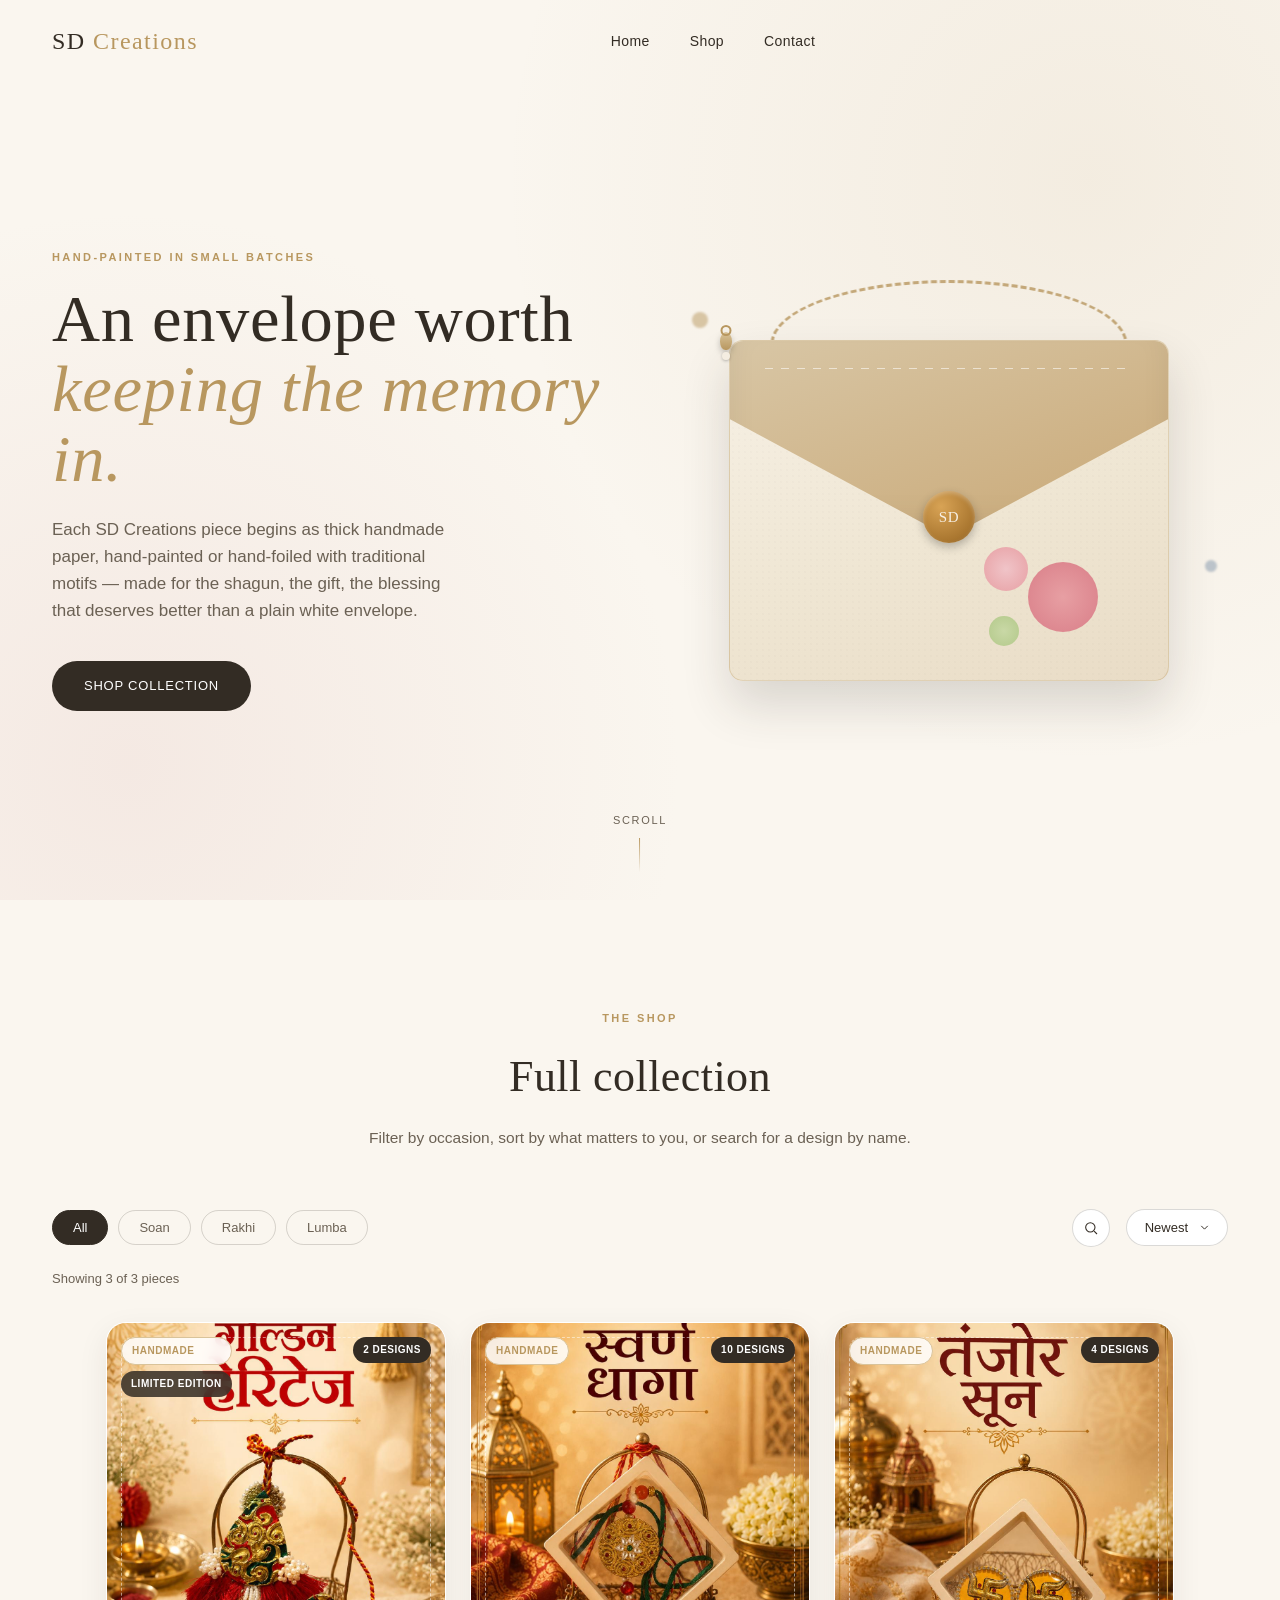
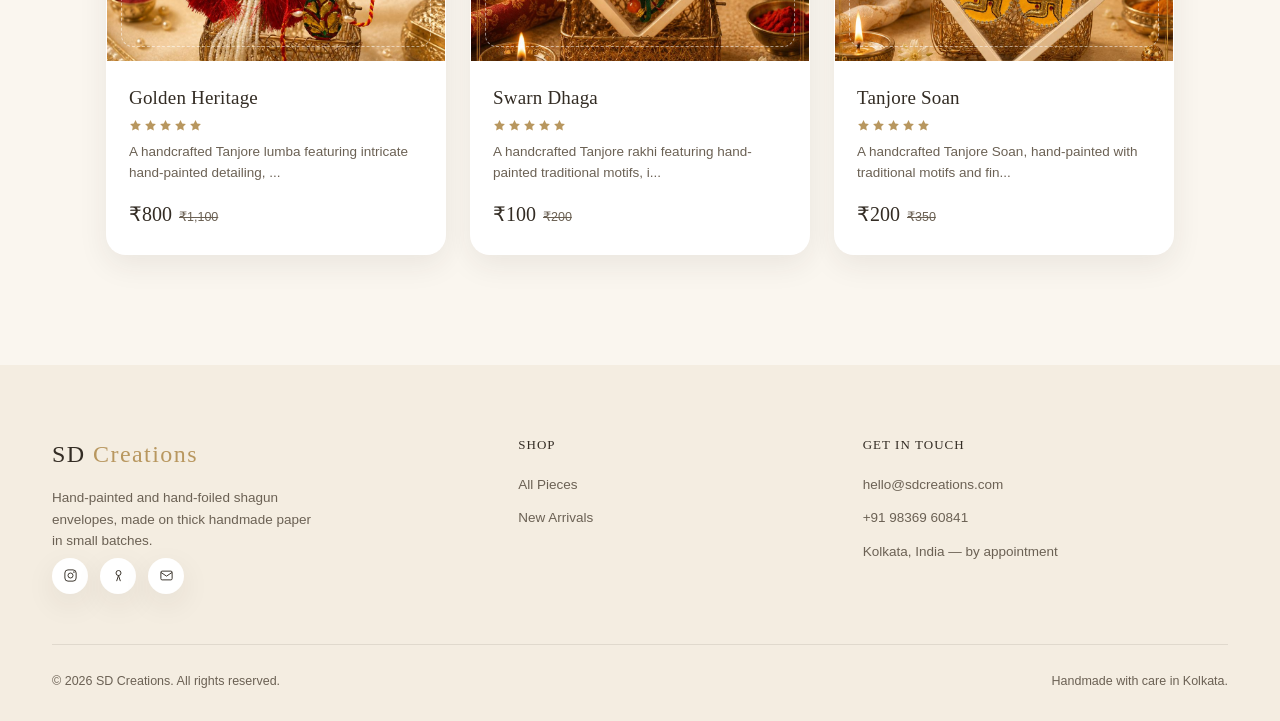
==== commit 1d38ea20: "yes" ====
--- a/index.html
+++ b/index.html
@@ -81,8 +81,7 @@
   <div class="scroll-cue"><span>Scroll</span><div class="line"></div></div>
 </section>
 
-<!-- COLLECTION (the "Featured" section, re-enabled with the interactive
-     spread-row layout — see .collection-grid rules in styles.css) -->
+<!-- FEATURED PRODUCTS — temporarily hidden, re-enable by uncommenting
 <section class="pad reveal" id="featured">
   <div class="container">
     <div class="section-head">
@@ -90,11 +89,12 @@
       <h2>This season's edit</h2>
       <p>Six signature designs, each hand-painted or hand-foiled in our Kolkata studio.</p>
     </div>
-    <div class="products-grid collection-grid" id="featuredGrid"></div>
+    <div class="products-grid" id="featuredGrid"></div>
   </div>
 </section>
 
 <div class="container"><div class="stitch-divider"></div></div>
+-->
 
 <!-- SHOP -->
 <section class="pad reveal" id="shop">
@@ -135,7 +135,7 @@
       </div>
     </div>
     <div class="shop-status" id="shopStatus"></div>
-    <div class="products-grid" id="shopGrid" aria-live="polite"></div>
+    <div class="products-grid collection-grid" id="shopGrid" aria-live="polite"></div>
   </div>
 </section>
 
@@ -176,6 +176,15 @@
   <div class="qv-box" id="qvBox"></div>
 </div>
 
+<!-- MOBILE FULLSCREEN IMAGE VIEWER — opened by tapping the Quick View
+     photo on mobile only (see script.js / styles.css). -->
+<div class="img-viewer" id="imgViewer">
+  <button class="img-viewer-close" id="imgViewerClose" type="button" aria-label="Close image">
+    <svg viewBox="0 0 24 24" stroke="currentColor" fill="none" stroke-width="2"><line x1="4" y1="4" x2="20" y2="20"/><line x1="20" y1="4" x2="4" y2="20"/></svg>
+  </button>
+  <img class="img-viewer-img" id="imgViewerImg" src="" alt="">
+</div>
+
 <script src="products.js"></script>
 <script src="script.js"></script>
 </body>
--- a/styles.css
+++ b/styles.css
@@ -332,11 +332,14 @@
   .product-img{width:100%; height:100%; object-fit:cover; display:block; position:relative;}
 
   /* ---------- COLLECTION SPREAD LAYOUT ----------
-     Only the small curated "Featured" row (.collection-grid) gets this
-     treatment — the main filterable Shop grid keeps its original grid
-     layout untouched below. Cards, images, text, and colors are the
-     same .product-card markup/styles as everywhere else; only the
-     container layout and the hover choreography differ here. */
+     Applies to the Shop grid (.collection-grid, shared with the
+     .products-grid base rules for card visuals/filters/sort/search,
+     all of which are untouched). Cards, images, text, and colors are
+     the same .product-card markup/styles as before; only the
+     container layout and the hover choreography differ here. With
+     the current 3-product catalog this is a single tidy row; if the
+     catalog grows past a row's worth, extra cards wrap to a second
+     row and the side-push effect only reads cleanly within each row. */
   .products-grid.collection-grid{
     display:flex; flex-wrap:wrap; justify-content:center; gap:24px;
   }
@@ -671,6 +674,26 @@
   .design-thumb.active{border-color:var(--gold);}
 
   .qv-note{font-size:12px; color:var(--ink-soft); border-top:1px dashed rgba(51,44,36,0.15); padding-top:16px; margin-top:4px;}
+
+  /* ---------- MOBILE FULLSCREEN IMAGE VIEWER ----------
+     Sits above the Quick View modal (higher z-index) and is fixed to
+     the viewport, so scrolling the page/modal underneath can't move
+     it. Only ever opened on mobile (see the matchMedia check in
+     script.js) — desktop keeps its existing gallery behavior. */
+  .img-viewer{
+    position:fixed; inset:0; z-index:2000;
+    background:rgba(20,17,13,0.96);
+    display:flex; align-items:center; justify-content:center;
+    opacity:0; pointer-events:none; transition:opacity 0.3s ease;
+  }
+  .img-viewer.open{opacity:1; pointer-events:auto;}
+  .img-viewer-img{max-width:92%; max-height:88%; width:auto; height:auto; object-fit:contain; display:block;}
+  .img-viewer-close{
+    position:fixed; top:16px; right:16px; z-index:2001; width:38px; height:38px; border-radius:50%;
+    background:rgba(255,255,255,0.18); backdrop-filter:blur(6px); -webkit-backdrop-filter:blur(6px);
+    display:flex; align-items:center; justify-content:center; color:#fff;
+  }
+  .img-viewer-close svg{width:16px; height:16px;}
 
   /* Sticky CTA — pinned to the bottom of the modal, always reachable
      without scrolling through the product details first. */
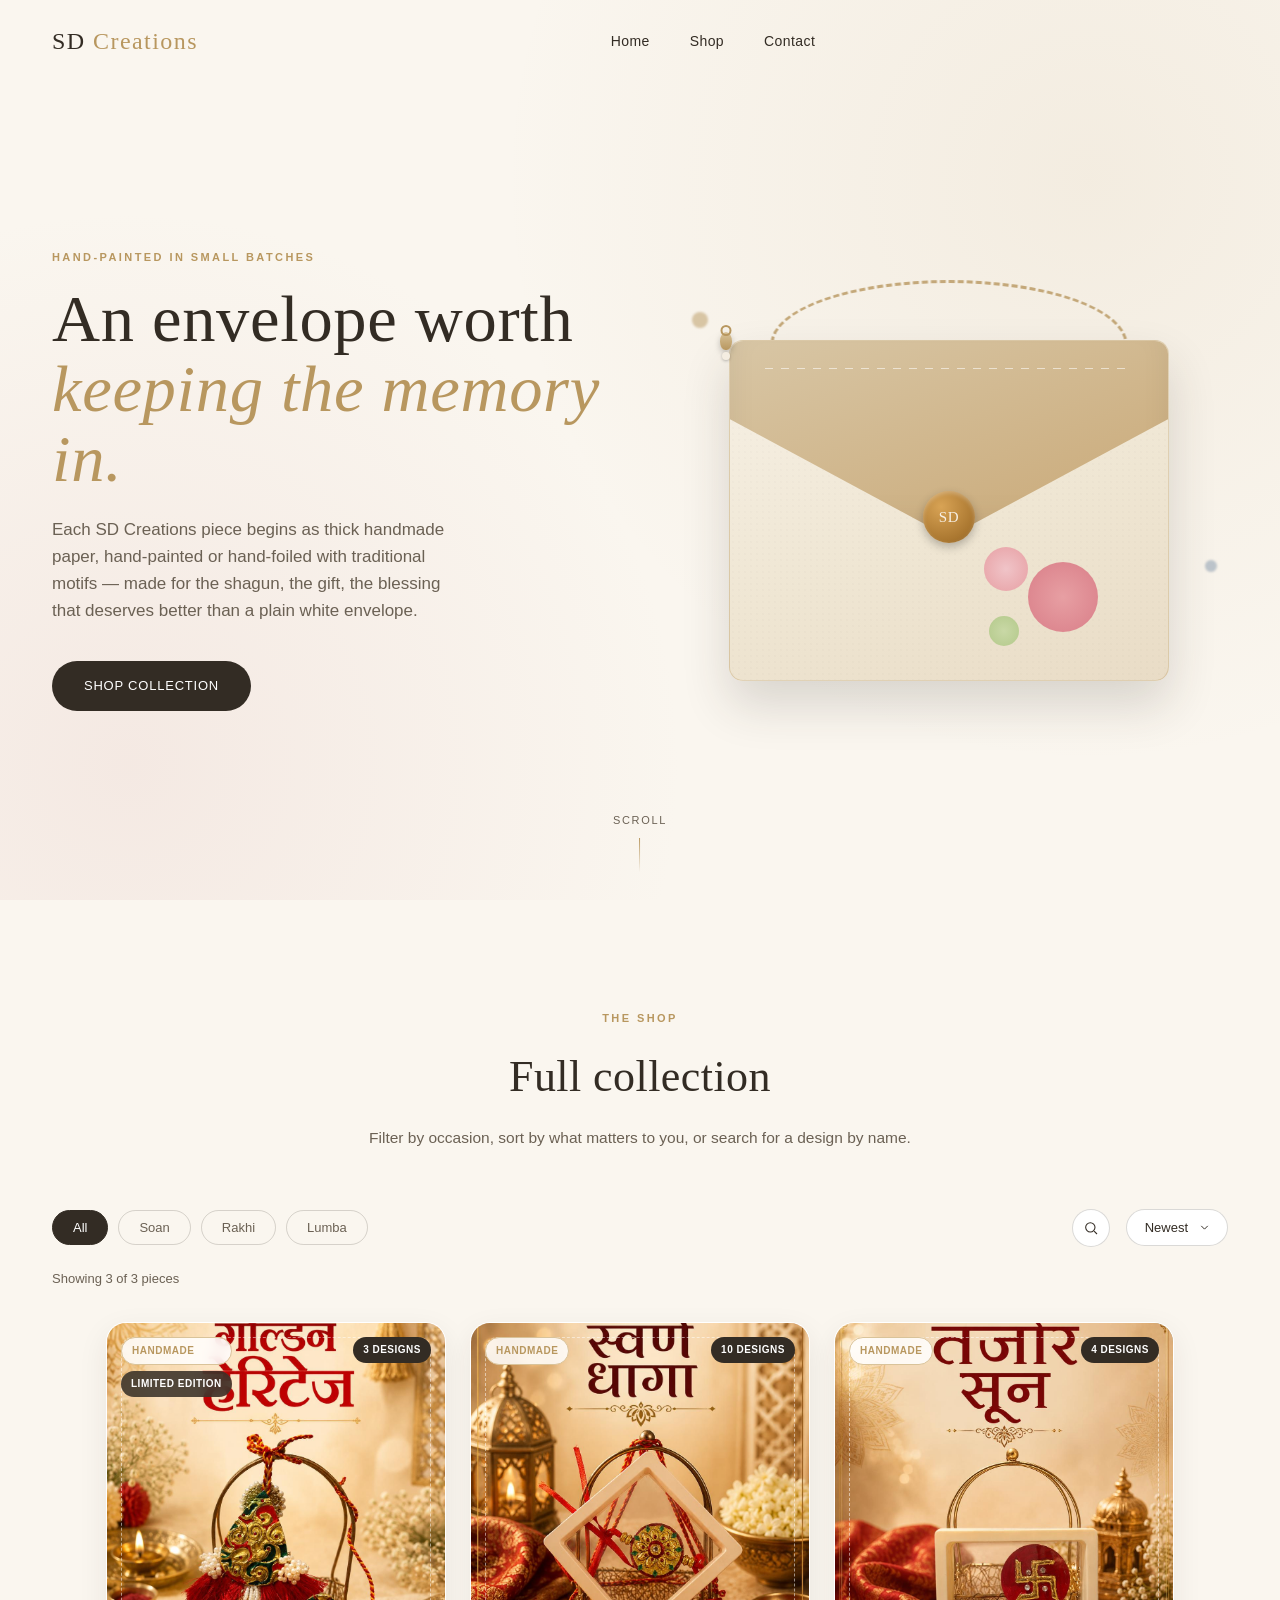
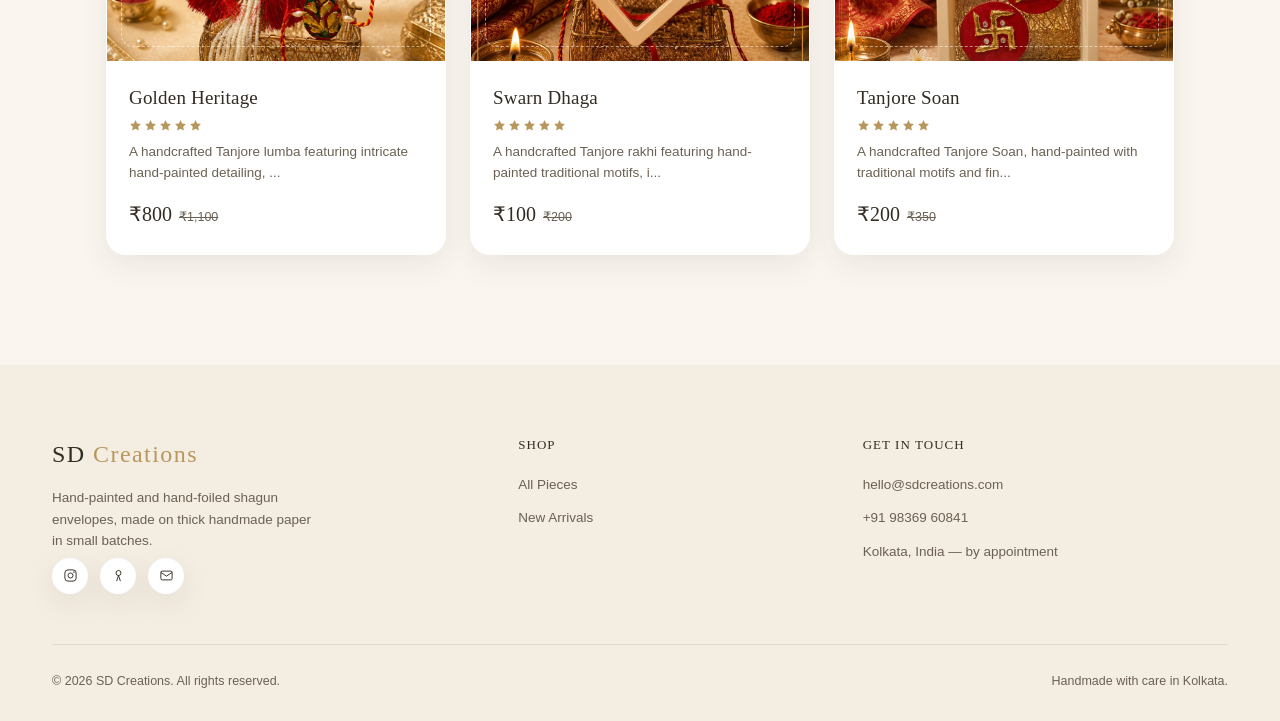
==== commit e8c942b5: "funnny" ====
--- a/index.html
+++ b/index.html
@@ -182,7 +182,7 @@
   <button class="img-viewer-close" id="imgViewerClose" type="button" aria-label="Close image">
     <svg viewBox="0 0 24 24" stroke="currentColor" fill="none" stroke-width="2"><line x1="4" y1="4" x2="20" y2="20"/><line x1="20" y1="4" x2="4" y2="20"/></svg>
   </button>
-  <img class="img-viewer-img" id="imgViewerImg" src="" alt="">
+  <div class="img-viewer-gallery" id="imgViewerGallery"></div>
 </div>
 
 <script src="products.js"></script>
--- a/styles.css
+++ b/styles.css
@@ -607,17 +607,41 @@
   .qv-modal.open{opacity:1; pointer-events:auto;}
   .qv-box{
     background:var(--white); border-radius:26px; max-width:920px; width:100%; max-height:88vh; overflow:hidden;
-    display:grid; grid-template-columns:1fr 1fr; box-shadow:var(--shadow-lift); transform:scale(0.94) translateY(20px);
+    display:grid; grid-template-columns:1fr 1fr; grid-template-rows:auto 1fr;
+    grid-template-areas:
+      "name  name"
+      "media info";
+    box-shadow:var(--shadow-lift); transform:scale(0.94) translateY(20px);
     transition:transform 0.45s cubic-bezier(.22,.61,.36,1);
   }
   .qv-modal.open .qv-box{transform:scale(1) translateY(0);}
-  .qv-media{position:relative; min-height:340px; background:var(--ivory); overflow:hidden;}
+  /* Name sits above the gallery/info split (its own full-width grid
+     row) rather than beside the image, on desktop as well as mobile. */
+  .qv-name{grid-area:name; padding:30px 40px 6px 34px;}
+  .qv-name h3{font-size:28px; margin-bottom:10px;}
+  .qv-media{grid-area:media; position:relative; min-height:340px; background:var(--ivory); overflow:hidden;}
+
+  /* ---- Drag carousel engine — Apple Photos-style swipe, used for the
+     design switcher below and reused as-is by the fullscreen mobile
+     viewer. Three slides (prev/current/next) sit side by side in a row
+     that's translated in real time; see createDragCarousel in script.js. ---- */
+  .dc-viewport{position:relative; width:100%; height:100%; overflow:hidden; touch-action:none;}
+  .dc-track{display:flex; height:100%; will-change:transform;}
+  .dc-slide{position:relative; flex:0 0 auto; height:100%; overflow:hidden;}
+  .dc-slide img, .dc-slide .product-img{-webkit-user-drag:none; user-select:none;}
 
   /* ---- Quick View photo gallery — swipeable, dots, arrows ---- */
   .qv-gallery{position:relative; width:100%; height:100%; min-height:340px; overflow:hidden;}
   .qv-slide-track{display:flex; width:100%; height:100%; transition:transform 0.4s cubic-bezier(.22,.61,.36,1);}
   .qv-slide{position:relative; flex:0 0 100%; width:100%; height:100%; min-height:340px;}
-  .qv-slide .product-img{width:100%; height:100%; object-fit:cover; display:block;}
+  .qv-slide .product-img{
+    width:100%; height:100%; object-fit:cover; display:block;
+    /* Source photos have the actual envelope/rakhi/lumba lower in the
+       frame — bias the crop toward the bottom of the image instead of
+       centering, so the product itself stays the focal point instead
+       of empty/background space at the top. */
+    object-position:center bottom;
+  }
   .qv-nav{
     position:absolute; top:50%; transform:translateY(-50%); z-index:4; width:34px; height:34px; border-radius:50%;
     background:rgba(255,255,255,0.85); display:flex; align-items:center; justify-content:center; color:var(--ink);
@@ -637,21 +661,39 @@
   .qv-close{position:absolute; top:18px; right:18px; z-index:5; width:36px; height:36px; border-radius:50%; background:rgba(255,255,255,0.85); display:flex; align-items:center; justify-content:center;}
   .qv-close svg{width:15px; height:15px; stroke-width:2;}
 
+  /* ---- Design-switch side arrows — separate from .qv-nav above,
+     which pages through *photos* of the current design (rare, only
+     when a design itself has more than one image). These page
+     between *designs* instead, sit further out toward the edges so
+     the two controls don't collide on the off chance both appear at
+     once, and stay deliberately understated (smaller, lower opacity
+     at rest) since swiping/thumbnails are the primary way to browse. */
+  .qv-design-side-nav{
+    position:absolute; top:50%; transform:translateY(-50%); z-index:5;
+    width:28px; height:28px; border-radius:50%;
+    background:rgba(255,255,255,0.55); backdrop-filter:blur(3px); -webkit-backdrop-filter:blur(3px);
+    display:flex; align-items:center; justify-content:center; color:var(--ink);
+    opacity:0.7; transition:opacity 0.25s ease, background 0.25s ease, transform 0.25s ease;
+  }
+  .qv-design-side-nav svg{width:12px; height:12px; stroke-width:2.2;}
+  .qv-design-side-nav:hover{opacity:1; background:rgba(255,255,255,0.9); transform:translateY(-50%) scale(1.08);}
+  .qv-design-side-prev{left:8px;}
+  .qv-design-side-next{right:8px;}
+
   /* .qv-info is a flex column so the CTA bar can pin to the bottom
      while everything above it scrolls independently — critical on
      phones, where product details + a design picker easily run
      longer than the screen. */
-  .qv-info{display:flex; flex-direction:column; min-height:0; max-height:88vh;}
-  .qv-info-scroll{flex:1 1 auto; min-height:0; overflow-y:auto; -webkit-overflow-scrolling:touch; padding:40px 40px 24px 34px;}
-  .qv-info h3{font-size:28px; margin-bottom:10px;}
+  .qv-info{grid-area:info; display:flex; flex-direction:column; min-height:0; max-height:88vh;}
+  .qv-info-scroll{flex:1 1 auto; min-height:0; overflow-y:auto; -webkit-overflow-scrolling:touch; padding:22px 40px 24px 34px;}
+  .qv-desc{font-size:14px; color:var(--ink-soft); margin-bottom:22px; line-height:1.6;}
   .qv-design-tag{
-    display:inline-block; font-size:11px; text-transform:uppercase; letter-spacing:0.06em; color:var(--gold);
-    font-weight:600; margin-bottom:14px;
+    display:block; font-size:11px; text-transform:uppercase; letter-spacing:0.06em; color:var(--gold);
+    font-weight:600; margin-bottom:8px;
   }
   .qv-price-group{display:flex; align-items:baseline; gap:10px; margin-bottom:16px;}
   .qv-price{font-family:var(--display); font-size:24px; color:var(--gold);}
   .qv-original{font-size:15px; color:var(--ink-soft); text-decoration:line-through;}
-  .qv-desc{font-size:14px; color:var(--ink-soft); margin-bottom:22px; line-height:1.6;}
   .qv-meta{display:grid; grid-template-columns:1fr 1fr; gap:14px; margin-bottom:22px; font-size:13px;}
   .qv-meta div span{display:block; color:var(--ink-soft); font-size:11px; text-transform:uppercase; letter-spacing:0.05em; margin-bottom:4px;}
 
@@ -687,13 +729,30 @@
     opacity:0; pointer-events:none; transition:opacity 0.3s ease;
   }
   .img-viewer.open{opacity:1; pointer-events:auto;}
-  .img-viewer-img{max-width:92%; max-height:88%; width:auto; height:auto; object-fit:contain; display:block;}
+  .img-viewer-gallery{position:relative; width:92vw; height:88vh; max-width:92%; max-height:88%;}
+  .img-viewer-gallery .dc-slide{display:flex; align-items:center; justify-content:center;}
+  .img-viewer-img{max-width:100%; max-height:100%; width:auto; height:auto; object-fit:contain; display:block; margin:0 auto;}
   .img-viewer-close{
     position:fixed; top:16px; right:16px; z-index:2001; width:38px; height:38px; border-radius:50%;
     background:rgba(255,255,255,0.18); backdrop-filter:blur(6px); -webkit-backdrop-filter:blur(6px);
     display:flex; align-items:center; justify-content:center; color:#fff;
   }
   .img-viewer-close svg{width:16px; height:16px;}
+
+  /* Small, subtle prev/next arrows over the fullscreen image — same
+     restrained styling language as .qv-design-side-nav, adapted for
+     the dark backdrop. */
+  .img-viewer-nav{
+    position:absolute; top:50%; transform:translateY(-50%); z-index:5;
+    width:32px; height:32px; border-radius:50%;
+    background:rgba(255,255,255,0.14); backdrop-filter:blur(4px); -webkit-backdrop-filter:blur(4px);
+    display:flex; align-items:center; justify-content:center; color:#fff;
+    opacity:0.75; transition:opacity 0.25s ease, background 0.25s ease, transform 0.25s ease;
+  }
+  .img-viewer-nav svg{width:14px; height:14px; stroke-width:2.2;}
+  .img-viewer-nav:hover{opacity:1; background:rgba(255,255,255,0.24); transform:translateY(-50%) scale(1.08);}
+  .img-viewer-prev{left:10px;}
+  .img-viewer-next{right:10px;}
 
   /* Sticky CTA — pinned to the bottom of the modal, always reachable
      without scrolling through the product details first. */
@@ -711,20 +770,32 @@
 
   @media(max-width:760px){
     .qv-modal{padding:16px;}
-    .qv-box{grid-template-columns:1fr; border-radius:22px; max-height:92vh;}
-    .qv-media{min-height:220px;}
-    .qv-gallery, .qv-slide{min-height:220px;}
-    .qv-info{max-height:calc(92vh - 220px);}
-    .qv-info-scroll{padding:24px 24px 20px;}
+    /* Full vertical stack — name, then image, then the scrollable
+       info block — instead of the desktop grid-area split. DOM order
+       (name, media, info) already matches the wanted reading order. */
+    .qv-box{
+      display:flex; flex-direction:column;
+      border-radius:22px; max-height:92vh;
+    }
+    .qv-name{padding:20px 22px 8px;}
+    .qv-name h3{font-size:21px; margin-bottom:6px;}
+    /* Noticeably more of the screen for the photo than before (was a
+       flat 220px) — the image is the main content on mobile now. */
+    .qv-media{min-height:42vh; flex-shrink:0;}
+    .qv-gallery, .qv-slide{min-height:42vh;}
+    .qv-info{flex:1 1 auto; min-height:0; max-height:none;}
+    .qv-info-scroll{padding:20px 22px 20px;}
     .qv-meta{grid-template-columns:1fr; gap:12px;}
-    .qv-cta-bar{padding:12px 24px 20px;}
+    .qv-cta-bar{padding:12px 22px 20px;}
     .whatsapp-btn{padding:16px 18px; font-size:14.5px;}
   }
   @media(max-width:480px){
     .qv-modal{padding:8px;}
     .qv-box{border-radius:18px; max-height:95vh;}
-    .qv-media{min-height:172px;}
-    .qv-gallery, .qv-slide{min-height:172px;}
+    .qv-name{padding:16px 16px 6px;}
+    .qv-name h3{font-size:18px; margin-bottom:5px; line-height:1.25;}
+    .qv-media{min-height:38vh;}
+    .qv-gallery, .qv-slide{min-height:38vh;}
     .qv-nav{width:30px; height:30px;}
     .qv-nav svg{width:13px; height:13px;}
     .qv-prev{left:10px;}
@@ -734,10 +805,8 @@
     .qv-dot.active{width:13px;}
     .qv-close{top:10px; right:10px; width:34px; height:34px;}
     .qv-close svg{width:14px; height:14px;}
-    .qv-info{max-height:calc(95vh - 172px);}
-    .qv-info-scroll{padding:18px 16px 16px;}
-    .qv-info h3{font-size:19px; margin-bottom:6px; line-height:1.25;}
-    .qv-design-tag{font-size:10px; margin-bottom:10px;}
+    .qv-info-scroll{padding:14px 16px 16px;}
+    .qv-design-tag{font-size:10px; margin-bottom:6px;}
     .qv-price-group{gap:8px; margin-bottom:10px;}
     .qv-price{font-size:19px;}
     .qv-original{font-size:12.5px;}
@@ -781,10 +850,20 @@
   input:focus-visible,
   select:focus-visible,
   .chip:focus-visible,
-  .design-thumb:focus-visible {
+  .design-thumb:focus-visible,
+  .qv-design-side-nav:focus-visible {
     outline: 2px solid var(--gold);
     outline-offset: 2px;
     border-radius: 6px;
+  }
+
+  /* Separate (not joined to the shared list below) because it's
+     vertically centered via translateY(-50%) — a plain scale(0.93)
+     would replace that transform outright and make it jump off-center
+     while pressed, so the centering has to be composed back in. */
+  .qv-design-side-nav:active{
+    transform: translateY(-50%) scale(0.9);
+    transition-duration: 0.1s;
   }
 
   /* Tactile press feedback — buttons visibly react to being clicked/tapped,
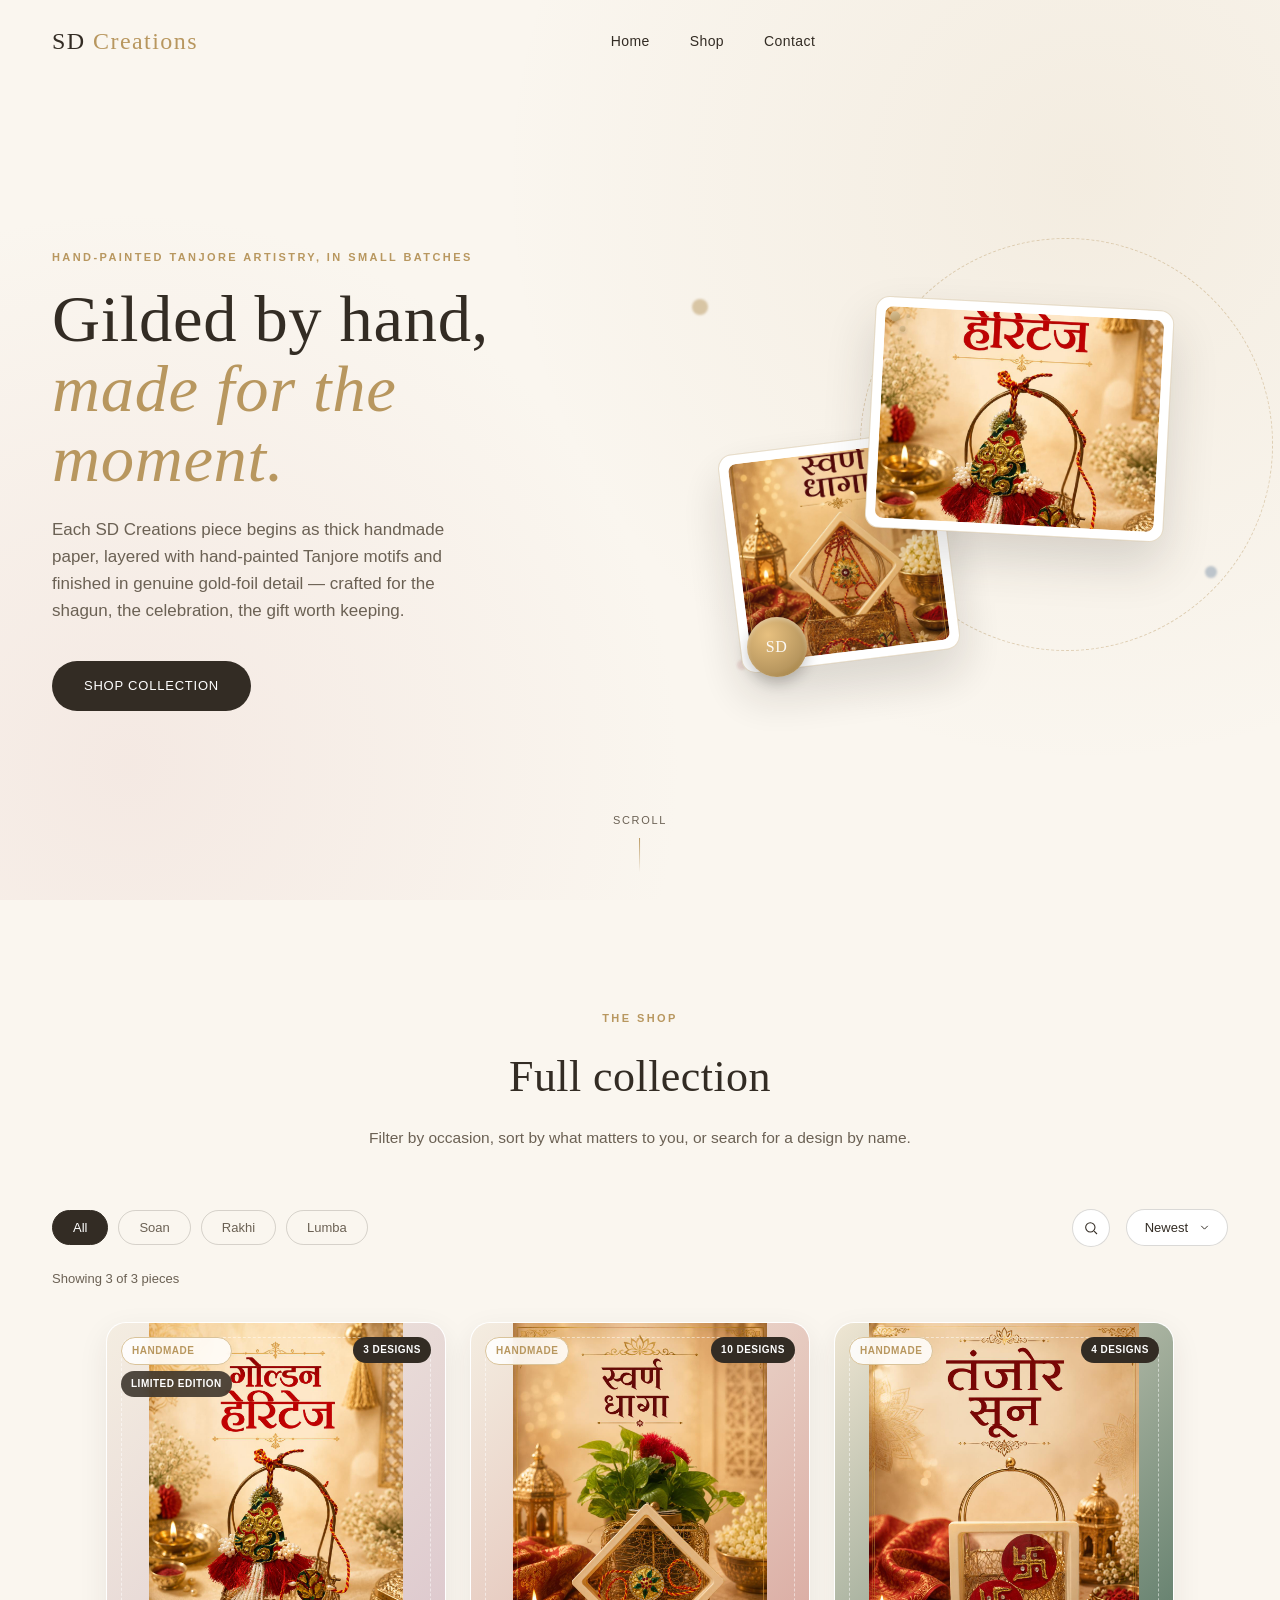
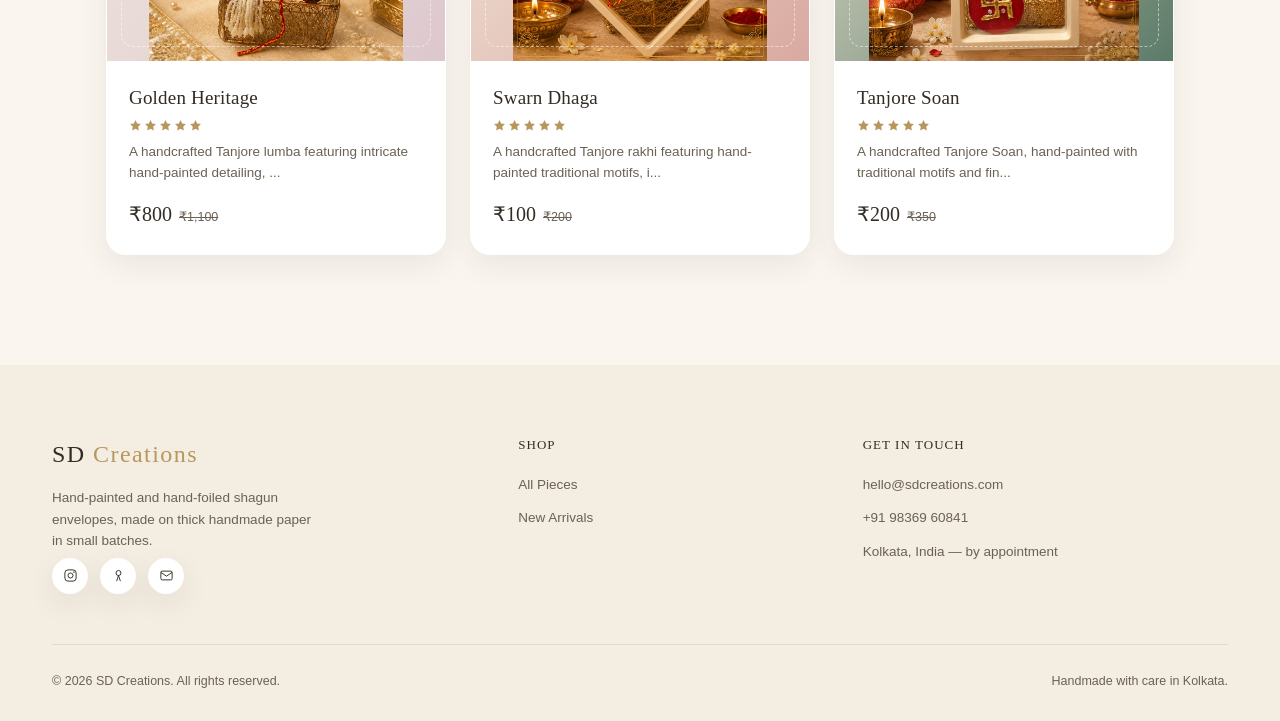
==== commit 1247756b: "fnz" ====
--- a/index.html
+++ b/index.html
@@ -53,9 +53,9 @@
 <section class="hero" id="home">
   <div class="hero-inner">
     <div class="hero-text">
-      <span class="eyebrow">Hand-painted in small batches</span>
-      <h1>An envelope worth<br><em>keeping the memory in.</em></h1>
-      <p>Each <span data-store-name>SD Creations</span> piece begins as thick handmade paper, hand-painted or hand-foiled with traditional motifs — made for the shagun, the gift, the blessing that deserves better than a plain white envelope.</p>
+      <span class="eyebrow">Hand-painted Tanjore artistry, in small batches</span>
+      <h1>Gilded by hand,<br><em>made for the moment.</em></h1>
+      <p>Each <span data-store-name>SD Creations</span> piece begins as thick handmade paper, layered with hand-painted Tanjore motifs and finished in genuine gold-foil detail — crafted for the shagun, the celebration, the gift worth keeping.</p>
       <div class="hero-btns">
         <a href="#shop" class="btn-primary ripple">Shop Collection</a>
       </div>
@@ -65,15 +65,16 @@
       <div class="float-shape s2"></div>
       <div class="float-shape s3"></div>
       <div class="tilt-wrap" id="tiltWrap">
-        <div class="chain-strap"></div>
-        <div class="charm"></div>
-        <div class="hero-card">
-          <div class="flap"></div>
-          <div class="stitch-line"></div>
-          <div class="bloom b1"></div>
-          <div class="bloom b2"></div>
-          <div class="bloom b3"></div>
-          <div class="wax-seal" id="waxSeal" data-initials="MV"></div>
+        <div class="art-ring"></div>
+        <div class="art-stack">
+          <div class="art-frame art-frame-back">
+            <img src="images/rakhi-3.jpeg" alt="Hand-painted Tanjore rakhi with gold detailing">
+          </div>
+          <div class="art-frame art-frame-main">
+            <img src="images/lumba-1.jpeg" alt="Hand-painted Tanjore lumba with gold-foil detailing">
+            <span class="art-gold-dots"><i></i><i></i><i></i></span>
+          </div>
+          <div class="gold-medallion" id="waxSeal" data-initials="MV"></div>
         </div>
       </div>
     </div>
--- a/styles.css
+++ b/styles.css
@@ -173,69 +173,54 @@
   @keyframes rippleAnim{to{transform:scale(3); opacity:0;}}
 
   .hero-visual{position:relative; display:flex; align-items:center; justify-content:center; perspective:1200px;}
-  .tilt-wrap{transition: transform 0.2s ease-out; transform-style:preserve-3d; width:100%; display:flex; justify-content:center; position:relative; padding-top:60px;}
-  .chain-strap{
-    position:absolute; top:0; left:50%; transform:translateX(-50%);
-    width:64%; height:64px;
-    border:3px dashed var(--gold);
-    border-bottom:none;
-    border-radius:50% 50% 0 0 / 100% 100% 0 0;
-    opacity:0.8;
-  }
-  .charm{
-    position:absolute; left:9%; top:52px; z-index:3;
-    width:12px; height:18px; border-radius:50% 50% 45% 45%;
-    background:linear-gradient(180deg, var(--gold-light), var(--gold));
-    box-shadow:0 3px 6px rgba(0,0,0,0.22);
-  }
-  .charm::before{
-    content:''; position:absolute; top:-7px; left:50%; transform:translateX(-50%);
-    width:7px; height:7px; border-radius:50%; border:2px solid var(--gold); background:transparent;
-  }
-  .charm::after{
-    content:''; position:absolute; bottom:-10px; left:50%; transform:translateX(-50%);
-    width:8px; height:8px; border-radius:50%; background:#f4ede1; box-shadow:0 1px 3px rgba(0,0,0,0.25);
-  }
-  .hero-card{
-    width:100%; max-width:440px; aspect-ratio:4/3.1; border-radius:14px; position:relative;
-    background: linear-gradient(160deg, #f7f1e6 0%, #efe6d3 55%, #e9dcc6 100%);
-    box-shadow:var(--shadow-lift);
-    border:1px solid rgba(184,151,95,0.35);
-    overflow:hidden;
+  .tilt-wrap{transition: transform 0.2s ease-out; transform-style:preserve-3d; width:100%; display:flex; justify-content:center; position:relative; padding:24px 0 34px;}
+
+  /* ---- Art stack — two framed Tanjore product photos layered like a
+     small hand-arranged display, standing in for the old envelope
+     visual. Real catalog photography (same files used in the shop),
+     so this stays truthful to what's actually sold. ---- */
+  .art-stack{position:relative; width:100%; max-width:440px; aspect-ratio:4/3.4;}
+  .art-ring{
+    position:absolute; top:-6%; right:-8%; width:74%; aspect-ratio:1/1;
+    border-radius:50%; border:1.5px dashed rgba(184,151,95,0.4);
+    pointer-events:none;
+  }
+  .art-frame{
+    position:absolute; border-radius:14px; background:var(--white); padding:9px;
+    box-shadow:var(--shadow-lift); border:1px solid rgba(184,151,95,0.35); overflow:hidden;
+  }
+  .art-frame img{width:100%; height:100%; object-fit:cover; border-radius:8px; display:block;}
+  .art-frame-back{
+    width:50%; aspect-ratio:1/1; left:0; bottom:0; z-index:1;
+    transform:rotate(-7deg); opacity:0.97;
+  }
+  .art-frame-main{
+    width:68%; aspect-ratio:4/3.1; right:0; top:4%; z-index:2;
+    transform:rotate(3deg);
     animation: floatSlow 6s ease-in-out infinite;
   }
-  @keyframes floatSlow{0%,100%{transform:translateY(0) rotate(-1.2deg);} 50%{transform:translateY(-14px) rotate(0.4deg);}}
-  .hero-card::before{
-    content:''; position:absolute; inset:0;
-    background-image: radial-gradient(rgba(51,44,36,0.035) 1px, transparent 1px);
-    background-size: 6px 6px;
-    opacity:0.5;
-  }
-  .hero-card .flap{
-    position:absolute; top:0; left:0; right:0; height:58%;
-    background:linear-gradient(160deg, #d8c6a5, #c9a876);
-    clip-path: polygon(0 0, 100% 0, 100% 40%, 50% 100%, 0 40%);
-    box-shadow: inset 0 -20px 30px rgba(0,0,0,0.06);
-  }
-  .hero-card .stitch-line{
-    position:absolute; left:8%; right:8%; top:8%; height:1px;
-    background-image: repeating-linear-gradient(90deg, rgba(255,255,255,0.55) 0 8px, transparent 8px 16px);
-  }
-  .hero-card .bloom{
-    position:absolute; border-radius:50%; filter:blur(0.2px);
-  }
-  .hero-card .bloom.b1{width:70px; height:70px; background:radial-gradient(circle,#e79fa3,#d97e88); bottom:14%; right:16%;}
-  .hero-card .bloom.b2{width:44px; height:44px; background:radial-gradient(circle,#f0c4c8,#e79fa3); bottom:26%; right:32%;}
-  .hero-card .bloom.b3{width:30px; height:30px; background:radial-gradient(circle,#c9d8a6,#b3c98a); bottom:10%; right:34%;}
-  .hero-card .wax-seal{
-    position:absolute; top:52%; left:50%; transform:translate(-50%,-50%);
-    width:52px; height:52px; border-radius:50%;
-    background: radial-gradient(circle at 35% 30%, #d8a355, #a9762f 70%, #8a5f24 100%);
-    box-shadow:0 4px 10px rgba(0,0,0,0.25), inset 0 2px 4px rgba(255,255,255,0.3);
+  @keyframes floatSlow{0%,100%{transform:translateY(0) rotate(3deg);} 50%{transform:translateY(-14px) rotate(1.5deg);}}
+  /* A small cluster of gold-foil dots in the corner of the main
+     photo — a restrained nod to the gold-leaf detailing on the
+     pieces themselves, rather than a literal motif illustration. */
+  .art-gold-dots{position:absolute; top:14px; left:14px; z-index:2;}
+  .art-gold-dots i{
+    position:absolute; border-radius:50%; display:block;
+    background:linear-gradient(160deg, var(--gold-light), var(--gold));
+    box-shadow:0 2px 4px rgba(0,0,0,0.18);
+  }
+  .art-gold-dots i:nth-child(1){width:10px; height:10px; top:0; left:0;}
+  .art-gold-dots i:nth-child(2){width:6px; height:6px; top:14px; left:10px; opacity:0.85;}
+  .art-gold-dots i:nth-child(3){width:4px; height:4px; top:2px; left:16px; opacity:0.7;}
+  .gold-medallion{
+    position:absolute; left:4%; bottom:-4%; z-index:3;
+    width:60px; height:60px; border-radius:50%;
+    background: radial-gradient(circle at 35% 30%, #e7c07f, #b8975f 65%, #93712f 100%);
+    box-shadow:0 6px 14px rgba(0,0,0,0.22), inset 0 2px 4px rgba(255,255,255,0.35);
     display:flex; align-items:center; justify-content:center;
   }
-  .hero-card .wax-seal::before{
-    content: attr(data-initials); font-family:var(--display); font-size:15px; color:rgba(255,255,255,0.85); letter-spacing:0.04em;
+  .gold-medallion::before{
+    content: attr(data-initials); font-family:var(--display); font-size:16px; color:rgba(255,255,255,0.92); letter-spacing:0.04em;
   }
   .float-shape{
     position:absolute; border-radius:50%; opacity:0.5; filter:blur(1px);
@@ -299,7 +284,7 @@
   .card-slide-track {display: flex; width: 100%; height: 100%; transition: transform 1.4s cubic-bezier(.22,.61,.36,1)}
   .card-slide{position:relative; flex:0 0 100%; width:100%; height:100%;}
   .swatch{width:100%; height:100%; position:relative; transition:transform 0.6s cubic-bezier(.22,.61,.36,1);}
-  .product-card:hover .swatch{transform:scale(1.06);}
+  .product-card:hover .swatch{transform:none;}
   .swatch::before{content:''; position:absolute; inset:0; background-image: repeating-linear-gradient(0deg, rgba(255,255,255,0.05) 0 2px, transparent 2px 6px);}
   .stitch-frame{
     position:absolute; inset:14px; border-radius:12px; border:1px dashed rgba(255,255,255,0.5); pointer-events:none;
@@ -330,6 +315,13 @@
   .price-original{font-size:12.5px; color:var(--ink-soft); text-decoration:line-through;}
 
   .product-img{width:100%; height:100%; object-fit:cover; display:block; position:relative;}
+
+  /* Card thumbnails only — show the whole product with breathing room
+     instead of the cover-crop used in Quick View/the gallery. Scoped
+     to .card-media so it doesn't affect .qv-slide/.qv-gallery images. */
+  .card-media .product-img{
+    width:100%; height:100%; object-fit:contain; display:block;
+  }
 
   /* ---------- COLLECTION SPREAD LAYOUT ----------
      Applies to the Shop grid (.collection-grid, shared with the
@@ -613,13 +605,31 @@
       "media info";
     box-shadow:var(--shadow-lift); transform:scale(0.94) translateY(20px);
     transition:transform 0.45s cubic-bezier(.22,.61,.36,1);
+    position:relative;
   }
   .qv-modal.open .qv-box{transform:scale(1) translateY(0);}
   /* Name sits above the gallery/info split (its own full-width grid
      row) rather than beside the image, on desktop as well as mobile. */
-  .qv-name{grid-area:name; padding:30px 40px 6px 34px;}
+  .qv-name{grid-area:name; padding:30px 64px 6px 34px;}
   .qv-name h3{font-size:28px; margin-bottom:10px;}
-  .qv-media{grid-area:media; position:relative; min-height:340px; background:var(--ivory); overflow:hidden;}
+  .qv-media{grid-area:media; position:relative;}
+  /* The actual "dedicated media area" — on desktop it fills the whole
+     grid column edge-to-edge (unchanged from before); on mobile it
+     becomes a smaller, rounded, inset box instead of a full-bleed
+     banner (see the 760px breakpoint below). */
+  .qv-media-frame{
+      position:relative;
+      height:100%;
+      width:100%;
+      max-width:420px;
+      aspect-ratio:1/1;
+      height:auto;
+      min-height:0;
+      margin:0 auto;
+      padding:28px;
+      background:var(--ivory);
+      overflow:hidden;
+  }
 
   /* ---- Drag carousel engine — Apple Photos-style swipe, used for the
      design switcher below and reused as-is by the fullscreen mobile
@@ -633,14 +643,9 @@
   /* ---- Quick View photo gallery — swipeable, dots, arrows ---- */
   .qv-gallery{position:relative; width:100%; height:100%; min-height:340px; overflow:hidden;}
   .qv-slide-track{display:flex; width:100%; height:100%; transition:transform 0.4s cubic-bezier(.22,.61,.36,1);}
-  .qv-slide{position:relative; flex:0 0 100%; width:100%; height:100%; min-height:340px;}
+  .qv-slide{position:relative; flex:0 0 100%; width:100%; height:100%;}
   .qv-slide .product-img{
-    width:100%; height:100%; object-fit:cover; display:block;
-    /* Source photos have the actual envelope/rakhi/lumba lower in the
-       frame — bias the crop toward the bottom of the image instead of
-       centering, so the product itself stays the focal point instead
-       of empty/background space at the top. */
-    object-position:center bottom;
+    width:100%; height:100%; object-fit:contain; display:block;
   }
   .qv-nav{
     position:absolute; top:50%; transform:translateY(-50%); z-index:4; width:34px; height:34px; border-radius:50%;
@@ -658,8 +663,13 @@
   .qv-dot{width:6px; height:6px; border-radius:50%; background:rgba(51,44,36,0.35); transition:all 0.3s ease; padding:0;}
   .qv-dot.active{width:16px; background:var(--gold);}
 
-  .qv-close{position:absolute; top:18px; right:18px; z-index:5; width:36px; height:36px; border-radius:50%; background:rgba(255,255,255,0.85); display:flex; align-items:center; justify-content:center;}
-  .qv-close svg{width:15px; height:15px; stroke-width:2;}
+  .qv-close{
+    position:absolute; top:18px; right:18px; z-index:10; width:36px; height:36px; border-radius:50%;
+    background:var(--ivory); color:var(--ink); display:flex; align-items:center; justify-content:center;
+    transition:background 0.25s ease, transform 0.2s ease;
+  }
+  .qv-close:hover{background:var(--beige);}
+  .qv-close svg{width:15px; height:15px;}
 
   /* ---- Design-switch side arrows — separate from .qv-nav above,
      which pages through *photos* of the current design (rare, only
@@ -777,12 +787,19 @@
       display:flex; flex-direction:column;
       border-radius:22px; max-height:92vh;
     }
-    .qv-name{padding:20px 22px 8px;}
+    .qv-name{padding:20px 64px 8px 22px;}
     .qv-name h3{font-size:21px; margin-bottom:6px;}
-    /* Noticeably more of the screen for the photo than before (was a
-       flat 220px) — the image is the main content on mobile now. */
-    .qv-media{min-height:42vh; flex-shrink:0;}
-    .qv-gallery, .qv-slide{min-height:42vh;}
+    /* The photo is now a contained, rounded card element inset within
+       the same horizontal rhythm as the rest of the content, rather
+       than a full-bleed banner. */
+    .qv-media{padding:18px 22px 8px; flex-shrink:0;}
+    .qv-media-frame{
+      width:62%; max-width:240px; aspect-ratio:1/1; height:auto; margin:0 auto;
+      min-height:0; padding:16px; border-radius:20px; border:1px solid rgba(51,44,36,0.08);
+      box-shadow:0 6px 18px rgba(51,44,36,0.06);
+    }
+    .qv-gallery, .qv-slide{min-height:0;}
+    .qv-close{top:14px; right:14px;}
     .qv-info{flex:1 1 auto; min-height:0; max-height:none;}
     .qv-info-scroll{padding:20px 22px 20px;}
     .qv-meta{grid-template-columns:1fr; gap:12px;}
@@ -792,10 +809,10 @@
   @media(max-width:480px){
     .qv-modal{padding:8px;}
     .qv-box{border-radius:18px; max-height:95vh;}
-    .qv-name{padding:16px 16px 6px;}
+    .qv-name{padding:16px 54px 6px 16px;}
     .qv-name h3{font-size:18px; margin-bottom:5px; line-height:1.25;}
-    .qv-media{min-height:38vh;}
-    .qv-gallery, .qv-slide{min-height:38vh;}
+    .qv-media{padding:14px 16px 4px;}
+    .qv-media-frame{width:58%; max-width:190px; padding:12px;}
     .qv-nav{width:30px; height:30px;}
     .qv-nav svg{width:13px; height:13px;}
     .qv-prev{left:10px;}
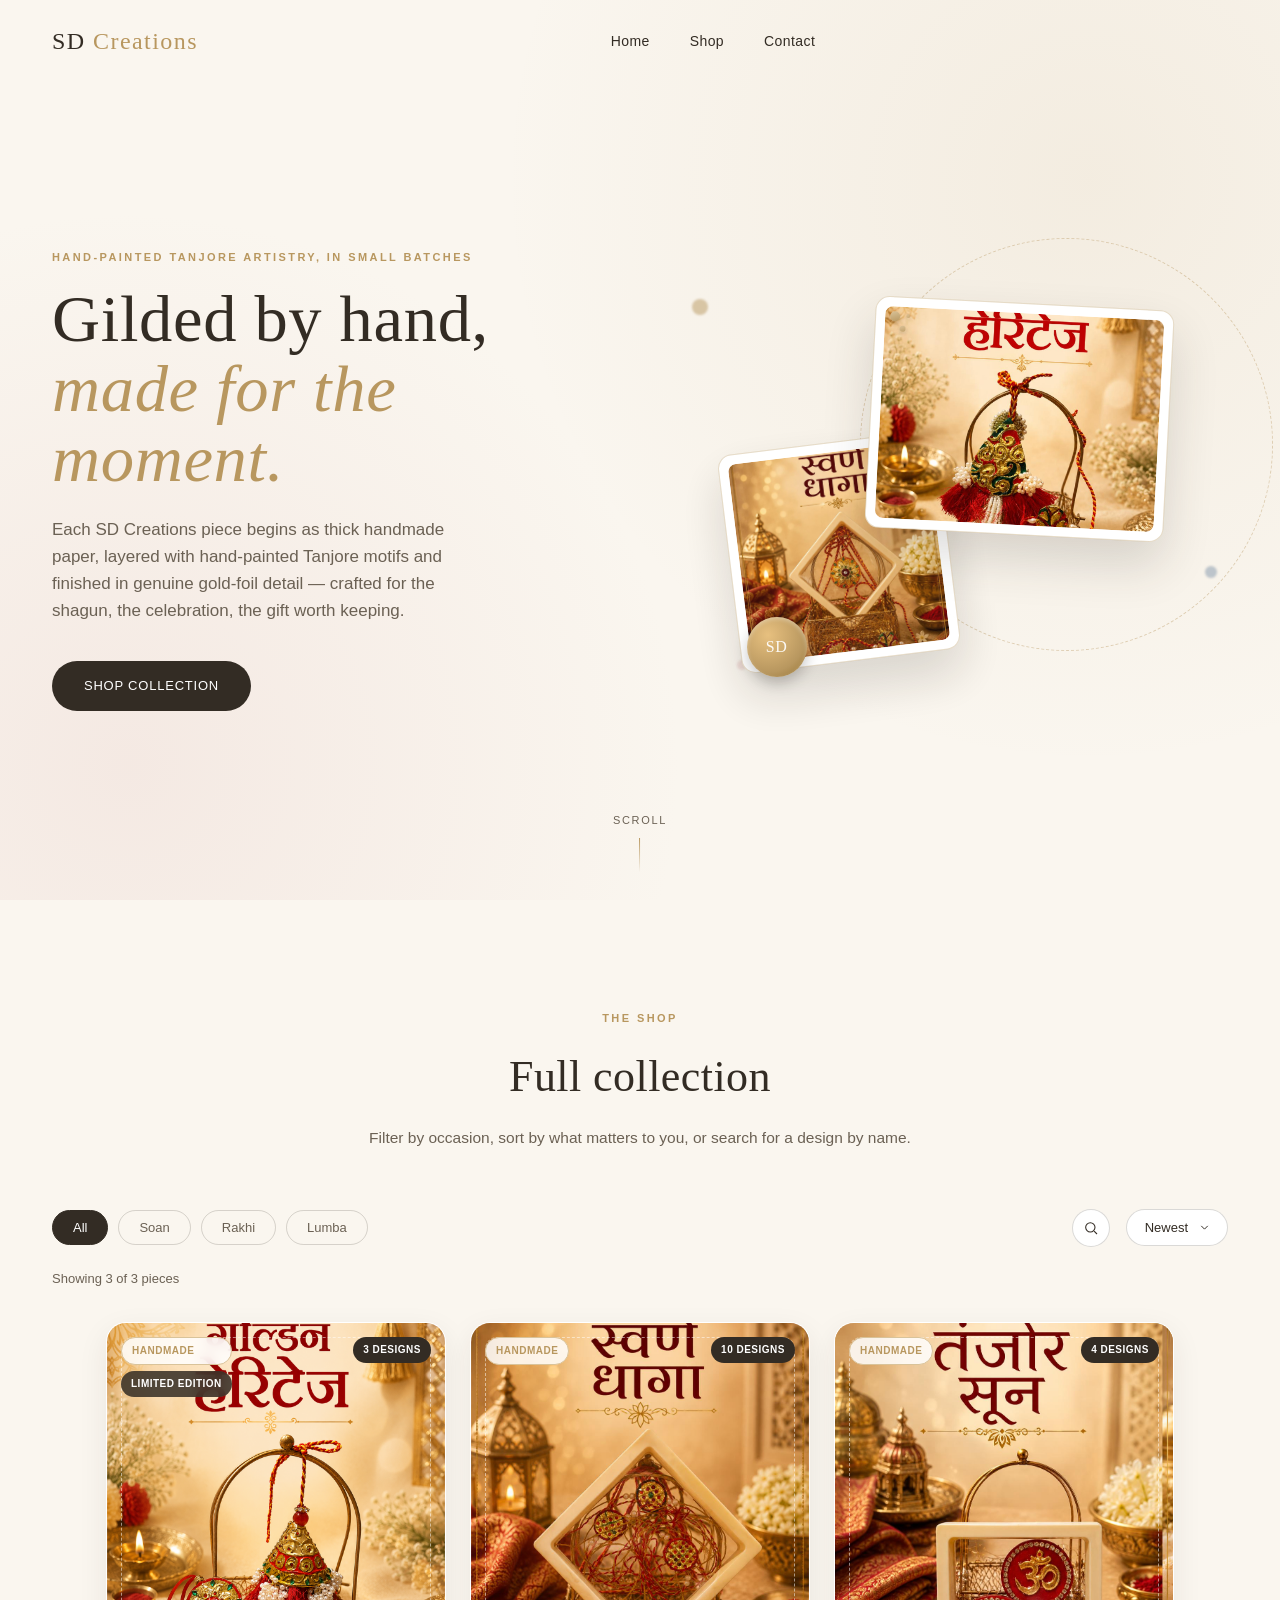
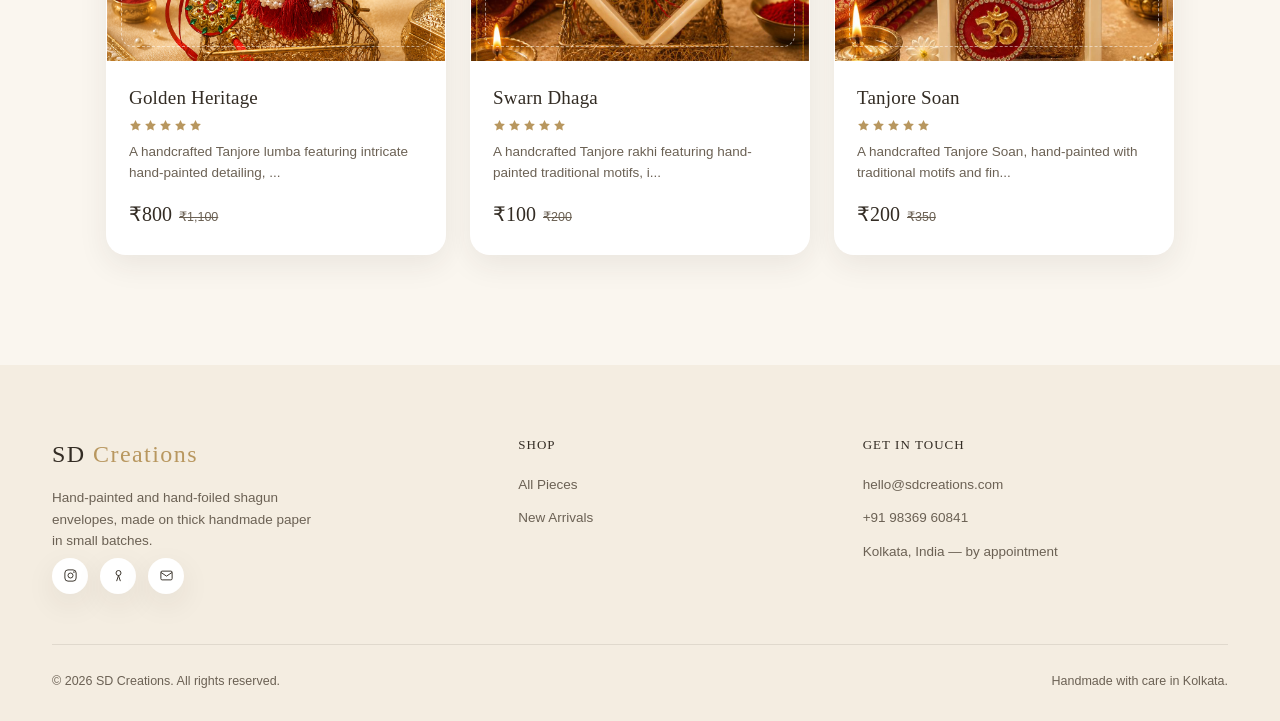
==== commit 93149a01: "add share button" ====
--- a/index.html
+++ b/index.html
@@ -180,6 +180,13 @@
 <!-- MOBILE FULLSCREEN IMAGE VIEWER — opened by tapping the Quick View
      photo on mobile only (see script.js / styles.css). -->
 <div class="img-viewer" id="imgViewer">
+  <button class="img-viewer-share" id="imgViewerShare" type="button" aria-label="Share this design">
+    <svg viewBox="0 0 24 24" stroke="currentColor" fill="none" stroke-width="2" stroke-linecap="round" stroke-linejoin="round">
+      <path d="M12 3v12"/>
+      <path d="M8 7l4-4 4 4"/>
+      <path d="M4 12v7a2 2 0 0 0 2 2h12a2 2 0 0 0 2-2v-7"/>
+    </svg>
+  </button>
   <button class="img-viewer-close" id="imgViewerClose" type="button" aria-label="Close image">
     <svg viewBox="0 0 24 24" stroke="currentColor" fill="none" stroke-width="2"><line x1="4" y1="4" x2="20" y2="20"/><line x1="20" y1="4" x2="4" y2="20"/></svg>
   </button>
--- a/styles.css
+++ b/styles.css
@@ -17,6 +17,10 @@
     --serif: 'Cormorant Garamond', serif;
     --display: 'Marcellus', serif;
     --sans: 'Inter', sans-serif;
+    /* The site's one signature motion curve — used everywhere something
+       glides in (cards, panels, carousels) so easing stays consistent
+       instead of each rule re-typing its own cubic-bezier. */
+    --ease: cubic-bezier(.22,.61,.36,1);
   }
   *{box-sizing:border-box; margin:0; padding:0;}
   html{scroll-behavior:smooth;}
@@ -77,7 +81,7 @@
   .navbar{
     position:fixed; top:0; left:0; right:0; z-index:1000;
     padding:22px 0;
-    transition: all 0.45s cubic-bezier(.22,.61,.36,1);
+    transition: all 0.45s var(--ease);
   }
   .navbar.scrolled{
     background:rgba(255,255,255,0.75);
@@ -115,7 +119,7 @@
       background:rgba(255,255,255,0.98); backdrop-filter:blur(16px);
       box-shadow:0 16px 30px rgba(51,44,36,0.1);
       max-height:0; overflow:hidden; opacity:0; padding:0 32px;
-      transition:max-height 0.4s cubic-bezier(.22,.61,.36,1), opacity 0.3s ease, padding 0.4s ease;
+      transition:max-height 0.4s var(--ease), opacity 0.3s ease, padding 0.4s ease;
     }
     .nav-links.open{max-height:360px; opacity:1; padding:18px 32px 26px;}
     .nav-links li{width:100%;}
@@ -142,14 +146,14 @@
   .hero-text .eyebrow{margin-bottom:18px; display:block;}
   .hero-text h1{
     font-size:clamp(40px,5.2vw,68px); line-height:1.05; color:var(--ink); margin-bottom:22px;
-    opacity:0; transform:translateY(24px); animation: heroUp 0.9s 0.15s cubic-bezier(.22,.61,.36,1) forwards;
+    opacity:0; transform:translateY(24px); animation: heroUp 0.9s 0.15s var(--ease) forwards;
   }
   .hero-text h1 em{font-style:italic; color:var(--gold);}
   .hero-text p{
     font-size:17px; color:var(--ink-soft); max-width:420px; margin-bottom:36px;
-    opacity:0; transform:translateY(20px); animation: heroUp 0.9s 0.3s cubic-bezier(.22,.61,.36,1) forwards;
-  }
-  .hero-btns{display:flex; gap:16px; opacity:0; transform:translateY(20px); animation: heroUp 0.9s 0.45s cubic-bezier(.22,.61,.36,1) forwards;}
+    opacity:0; transform:translateY(20px); animation: heroUp 0.9s 0.3s var(--ease) forwards;
+  }
+  .hero-btns{display:flex; gap:16px; opacity:0; transform:translateY(20px); animation: heroUp 0.9s 0.45s var(--ease) forwards;}
   @keyframes heroUp{to{opacity:1; transform:translateY(0);}}
 
   .btn-primary{
@@ -245,7 +249,7 @@
   }
 
   /* ---------- fade up on scroll ---------- */
-  .reveal{opacity:0; transform:translateY(36px); transition:opacity 0.8s ease, transform 0.8s cubic-bezier(.22,.61,.36,1);}
+  .reveal{opacity:0; transform:translateY(36px); transition:opacity 0.8s ease, transform 0.8s var(--ease);}
   .reveal.in{opacity:1; transform:translateY(0);}
 
   /* ---------- SECTION HEADERS ---------- */
@@ -263,7 +267,7 @@
   .product-card{
     position:relative; background:var(--white); border-radius:20px; overflow:hidden;
     box-shadow:var(--shadow-soft); border:1px solid transparent;
-    transition: transform 0.5s cubic-bezier(.22,.61,.36,1), box-shadow 0.5s ease, border-color 0.5s ease;
+    transition: transform 0.5s var(--ease), box-shadow 0.5s ease, border-color 0.5s ease;
   }
   .product-card:hover{
     transform:translateY(-10px);
@@ -281,9 +285,9 @@
     transition:opacity 0.5s ease; z-index:2; pointer-events:none;
   }
   .product-card:hover .card-media::after{opacity:1;}
-  .card-slide-track {display: flex; width: 100%; height: 100%; transition: transform 1.4s cubic-bezier(.22,.61,.36,1)}
+  .card-slide-track {display: flex; width: 100%; height: 100%; transition: transform 1.4s var(--ease)}
   .card-slide{position:relative; flex:0 0 100%; width:100%; height:100%;}
-  .swatch{width:100%; height:100%; position:relative; transition:transform 0.6s cubic-bezier(.22,.61,.36,1);}
+  .swatch{width:100%; height:100%; position:relative; transition:transform 0.6s var(--ease);}
   .product-card:hover .swatch{transform:none;}
   .swatch::before{content:''; position:absolute; inset:0; background-image: repeating-linear-gradient(0deg, rgba(255,255,255,0.05) 0 2px, transparent 2px 6px);}
   .stitch-frame{
@@ -320,7 +324,7 @@
      instead of the cover-crop used in Quick View/the gallery. Scoped
      to .card-media so it doesn't affect .qv-slide/.qv-gallery images. */
   .card-media .product-img{
-    width:100%; height:100%; object-fit:contain; display:block;
+    width:100%; height:100%; object-fit:contain; display:block; transform:scale(1.33); transform-origin:center center;
   }
 
   /* ---------- COLLECTION SPREAD LAYOUT ----------
@@ -381,16 +385,6 @@
       transform: translateX(-14px) scale(0.97);
     }
   }
-  /* Mobile — plain single column, spread/hover effect fully disabled
-     (it's already gated out by (hover:hover) above; this just settles
-     the layout back to a normal stacked list for easy tapping). */
-  @media(max-width:640px){
-    .products-grid.collection-grid{
-      display:flex; flex-direction:column; flex-wrap:nowrap; gap:16px;
-    }
-    .collection-grid .product-card{ max-width:100%; flex:none; }
-  }
-
   /* swatch color variants */
   .sw-1{background:linear-gradient(135deg,#efe6d3,#5c7a68);}
   .sw-2{background:linear-gradient(135deg,#d8a355,#e08a4b);}
@@ -432,7 +426,7 @@
     display:flex; align-items:center; gap:9px;
     background:var(--white); border-radius:100px; border:1px solid rgba(51,44,36,0.18);
     width:0; padding:10px 0; opacity:0; overflow:hidden;
-    transition: width 0.45s cubic-bezier(.22,.61,.36,1), padding 0.45s cubic-bezier(.22,.61,.36,1),
+    transition: width 0.45s var(--ease), padding 0.45s var(--ease),
                 opacity 0.25s ease, border-color 0.25s ease, box-shadow 0.25s ease;
   }
   .shop-search-wrap.open .shop-search-box{width:230px; padding:10px 14px; opacity:1;}
@@ -520,44 +514,157 @@
     .section-head{margin:0 auto 30px;}
     .section-head p{font-size:14px;}
 
-    /* ---- controls: stack, don't wrap into ragged rows ---- */
+    /* ---- product grid ---- */
+    .products-grid{
+      grid-template-columns:repeat(2,1fr);
+      gap:12px;
+      width:100%;
+      min-width:0;
+      overflow:hidden;
+    }
+
+    .products-grid.collection-grid{
+      display:flex;
+      flex-direction:column;
+      flex-wrap:nowrap;
+      gap:16px;
+    }
+
+    .collection-grid .product-card{
+      max-width:100%;
+      flex:none;
+    }
+
+    .product-card{
+      border-radius:14px;
+      min-width:0;
+      max-width:100%;
+      overflow:hidden;
+    }
+
+    .card-media{
+      aspect-ratio:4/3.3;
+      max-height:36vh;
+    }
+
+    .card-media .product-img{
+      transform:scale(1.33);
+      transform-origin:center center;
+    }
+
+    .stitch-frame{
+      inset:8px;
+      border-radius:9px;
+    }
+
+    .badges{
+      top:8px;
+      left:8px;
+      gap:4px;
+    }
+
+    .badge{
+      font-size:8.5px;
+      padding:4px 8px;
+    }
+
+    .badge.designs-badge{
+      top:8px;
+      right:8px;
+    }
+
+    .card-body{
+      padding:12px 12px 14px;
+    }
+
+    .card-top{
+      margin-bottom:3px;
+    }
+
+    .card-top h3{
+      font-size:13.5px;
+      line-height:1.3;
+    }
+
+    .stars{
+      margin-bottom:6px;
+    }
+
+    .stars svg{
+      width:10px;
+      height:10px;
+    }
+
+    .card-desc{
+      display:none;
+    }
+
+    .price{
+      font-size:15.5px;
+    }
+
+    .price-original{
+      font-size:10.5px;
+    }
+
+    /* ---- controls ---- */
     .shop-controls{
-      flex-direction:column; align-items:stretch; gap:14px; margin-bottom:18px;
-    }
+      flex-direction:column;
+      align-items:stretch;
+      gap:14px;
+      margin-bottom:18px;
+    }
+
     .filter-chips{
-      flex-wrap:nowrap; overflow-x:auto; -webkit-overflow-scrolling:touch; scrollbar-width:none;
-      padding-bottom:2px; margin:0 -18px; padding-left:18px; padding-right:18px;
-      -webkit-mask-image: linear-gradient(90deg, transparent, #000 18px, #000 calc(100% - 28px), transparent);
-              mask-image: linear-gradient(90deg, transparent, #000 18px, #000 calc(100% - 28px), transparent);
-    }
-    .filter-chips::-webkit-scrollbar{display:none;}
-    .chip{padding:8px 16px; font-size:12.5px; flex-shrink:0; white-space:nowrap;}
-    .shop-right{width:100%; justify-content:space-between;}
-    .shop-search-wrap.open .shop-search-box{width:min(60vw,230px);}
-
-    .shop-status{margin-top:0; margin-bottom:14px; font-size:12px;}
-
-    /* ---- product grid: compact, balanced 2-up instead of 1-up ---- */
-    .products-grid{grid-template-columns:repeat(2,1fr); gap:12px; width:100%; min-width:0; overflow:hidden;}
-    .product-card{border-radius:14px; min-width:0; max-width:100%; overflow:hidden;}
-    /* Image was a full 1:1 square, which on a narrow 2-up card made the
-       photo the dominant (and sometimes only visible) part of the card,
-       crowding out the name/price below it. Shortening the ratio and
-       capping the height keeps the photo proportionate on any phone. */
-    .card-media{aspect-ratio:4/3.3; max-height:36vh;}
-    .stitch-frame{inset:8px; border-radius:9px;}
-    .badges{top:8px; left:8px; gap:4px;}
-    .badge{font-size:8.5px; padding:4px 8px;}
-    .badge.designs-badge{top:8px; right:8px;}
-
-    .card-body{padding:12px 12px 14px;}
-    .card-top{margin-bottom:3px;}
-    .card-top h3{font-size:13.5px; line-height:1.3;}
-    .stars{margin-bottom:6px;}
-    .stars svg{width:10px; height:10px;}
-    .card-desc{display:none;} /* full description lives in Quick View */
-    .price{font-size:15.5px;}
-    .price-original{font-size:10.5px;}
+      flex-wrap:nowrap;
+      overflow-x:auto;
+      -webkit-overflow-scrolling:touch;
+      scrollbar-width:none;
+      padding-bottom:2px;
+      margin:0 -18px;
+      padding-left:18px;
+      padding-right:18px;
+      -webkit-mask-image:linear-gradient(
+        90deg,
+        transparent,
+        #000 18px,
+        #000 calc(100% - 28px),
+        transparent
+      );
+      mask-image:linear-gradient(
+        90deg,
+        transparent,
+        #000 18px,
+        #000 calc(100% - 28px),
+        transparent
+      );
+    }
+
+    .filter-chips::-webkit-scrollbar{
+      display:none;
+    }
+
+    .chip{
+      padding:8px 16px;
+      font-size:12.5px;
+      flex-shrink:0;
+      white-space:nowrap;
+    }
+
+    .shop-right{
+      width:100%;
+      justify-content:space-between;
+    }
+
+    .shop-search-wrap.open .shop-search-box{
+      width:min(60vw,230px);
+    }
+
+    .shop-status{
+      margin-top:0;
+      margin-bottom:14px;
+      font-size:12px;
+    }
   }
 
   /* Very narrow phones (≤380px) — shrink the image ratio a touch further
@@ -604,7 +711,7 @@
       "name  name"
       "media info";
     box-shadow:var(--shadow-lift); transform:scale(0.94) translateY(20px);
-    transition:transform 0.45s cubic-bezier(.22,.61,.36,1);
+    transition:transform 0.45s var(--ease);
     position:relative;
   }
   .qv-modal.open .qv-box{transform:scale(1) translateY(0);}
@@ -620,10 +727,8 @@
   .qv-media-frame{
       position:relative;
       height:100%;
-      width:100%;
-      max-width:420px;
+      max-height:580px;
       aspect-ratio:1/1;
-      height:auto;
       min-height:0;
       margin:0 auto;
       padding:28px;
@@ -642,7 +747,7 @@
 
   /* ---- Quick View photo gallery — swipeable, dots, arrows ---- */
   .qv-gallery{position:relative; width:100%; height:100%; min-height:340px; overflow:hidden;}
-  .qv-slide-track{display:flex; width:100%; height:100%; transition:transform 0.4s cubic-bezier(.22,.61,.36,1);}
+  .qv-slide-track{display:flex; width:100%; height:100%; transition:transform 0.4s var(--ease);}
   .qv-slide{position:relative; flex:0 0 100%; width:100%; height:100%;}
   .qv-slide .product-img{
     width:100%; height:100%; object-fit:contain; display:block;
@@ -749,6 +854,25 @@
   }
   .img-viewer-close svg{width:16px; height:16px;}
 
+  /* Mirrors .img-viewer-close on the opposite corner. Uses the native
+     Web Share sheet so a photo can go straight to WhatsApp, Messages,
+     Mail, etc. — whatever the person already has installed. */
+  .img-viewer-share{
+    position:fixed; top:16px; left:16px; z-index:2001; width:38px; height:38px; border-radius:50%;
+    background:rgba(255,255,255,0.18); backdrop-filter:blur(6px); -webkit-backdrop-filter:blur(6px);
+    display:flex; align-items:center; justify-content:center; color:#fff;
+  }
+  .img-viewer-share svg{width:16px; height:16px;}
+  /* Fallback feedback for browsers without Web Share support, where we
+     silently copy a link instead — a small label confirms it worked. */
+  .img-viewer-share::after{
+    content:attr(data-feedback); position:absolute; top:46px; left:0; white-space:nowrap;
+    background:rgba(20,17,13,0.92); color:#fff; font-size:11px; padding:6px 10px; border-radius:8px;
+    opacity:0; transform:translateY(-4px); pointer-events:none;
+    transition: opacity 0.25s ease, transform 0.25s ease;
+  }
+  .img-viewer-share.share-feedback::after{ opacity:1; transform:translateY(0); }
+
   /* Small, subtle prev/next arrows over the fullscreen image — same
      restrained styling language as .qv-design-side-nav, adapted for
      the dark backdrop. */
@@ -770,7 +894,7 @@
 
   .whatsapp-btn{
     display:flex; align-items:center; justify-content:center; gap:9px;
-    width:100%; padding:15px 18px; border-radius:100px;
+    width:100%; padding:13px 16px; border-radius:100px;
     background:var(--ink); color:var(--white); font-size:14px; font-weight:500;
     letter-spacing:0.02em; text-align:center;
     transition: background 0.3s ease, transform 0.2s ease;
@@ -868,6 +992,7 @@
   select:focus-visible,
   .chip:focus-visible,
   .design-thumb:focus-visible,
+  .img-viewer-share:focus-visible,
   .qv-design-side-nav:focus-visible {
     outline: 2px solid var(--gold);
     outline-offset: 2px;
@@ -894,6 +1019,7 @@
   .qv-dot:active,
   .design-thumb:active,
   .whatsapp-btn:active,
+  .img-viewer-share:active,
   .card-media:active {
     transform: scale(0.93);
     transition-duration: 0.1s;
@@ -916,3 +1042,40 @@
     outline: 2px solid var(--gold);
     outline-offset: -2px;
   }
+
+  /* ============================================================
+     REDUCED MOTION — the site otherwise leans on parallax tilt,
+     autoplaying carousels, and floating/drifting decoration, none
+     of which are essential to using it. This swaps every non-
+     essential animation for a short opacity cross-fade (or removes
+     it outright) and leaves comprehension-relevant transitions
+     (hover states, focus rings) intact.
+     ============================================================ */
+  @media (prefers-reduced-motion: reduce) {
+    *, *::before, *::after {
+      animation-duration: 0.001ms !important;
+      animation-iteration-count: 1 !important;
+      scroll-behavior: auto !important;
+    }
+    .hero-text h1, .hero-text p, .hero-btns { opacity: 1; transform: none; }
+    .art-frame-main { animation: none; }
+    .float-shape { animation: none; opacity: 0.3; }
+    .scroll-cue .line { animation: none; transform: scaleY(1); }
+    .tilt-wrap { transition: none; transform: none !important; }
+    .reveal { transition: opacity 0.3s ease; transform: none; }
+    .reveal.in { opacity: 1; }
+    .product-card { transition: box-shadow 0.3s ease, border-color 0.3s ease; }
+    .product-card:hover { transform: none; }
+    .card-slide-track { transition: opacity 0.3s ease; }
+    .swatch { transition: none; }
+  }
+
+  /* ---------- reduced transparency ---------- */
+  @media (prefers-reduced-transparency: reduce) {
+    .navbar.scrolled { background: var(--cream); backdrop-filter: none; -webkit-backdrop-filter: none; }
+    .nav-links { background: var(--cream); backdrop-filter: none; }
+    .badge { backdrop-filter: none; background: var(--white); }
+    .qv-dots { background: var(--white); backdrop-filter: none; }
+    .qv-nav { background: var(--white); backdrop-filter: none; }
+    .img-viewer-nav, .img-viewer-share, .img-viewer-close { background: rgba(20,17,13,0.85); backdrop-filter: none; -webkit-backdrop-filter: none; }
+  }
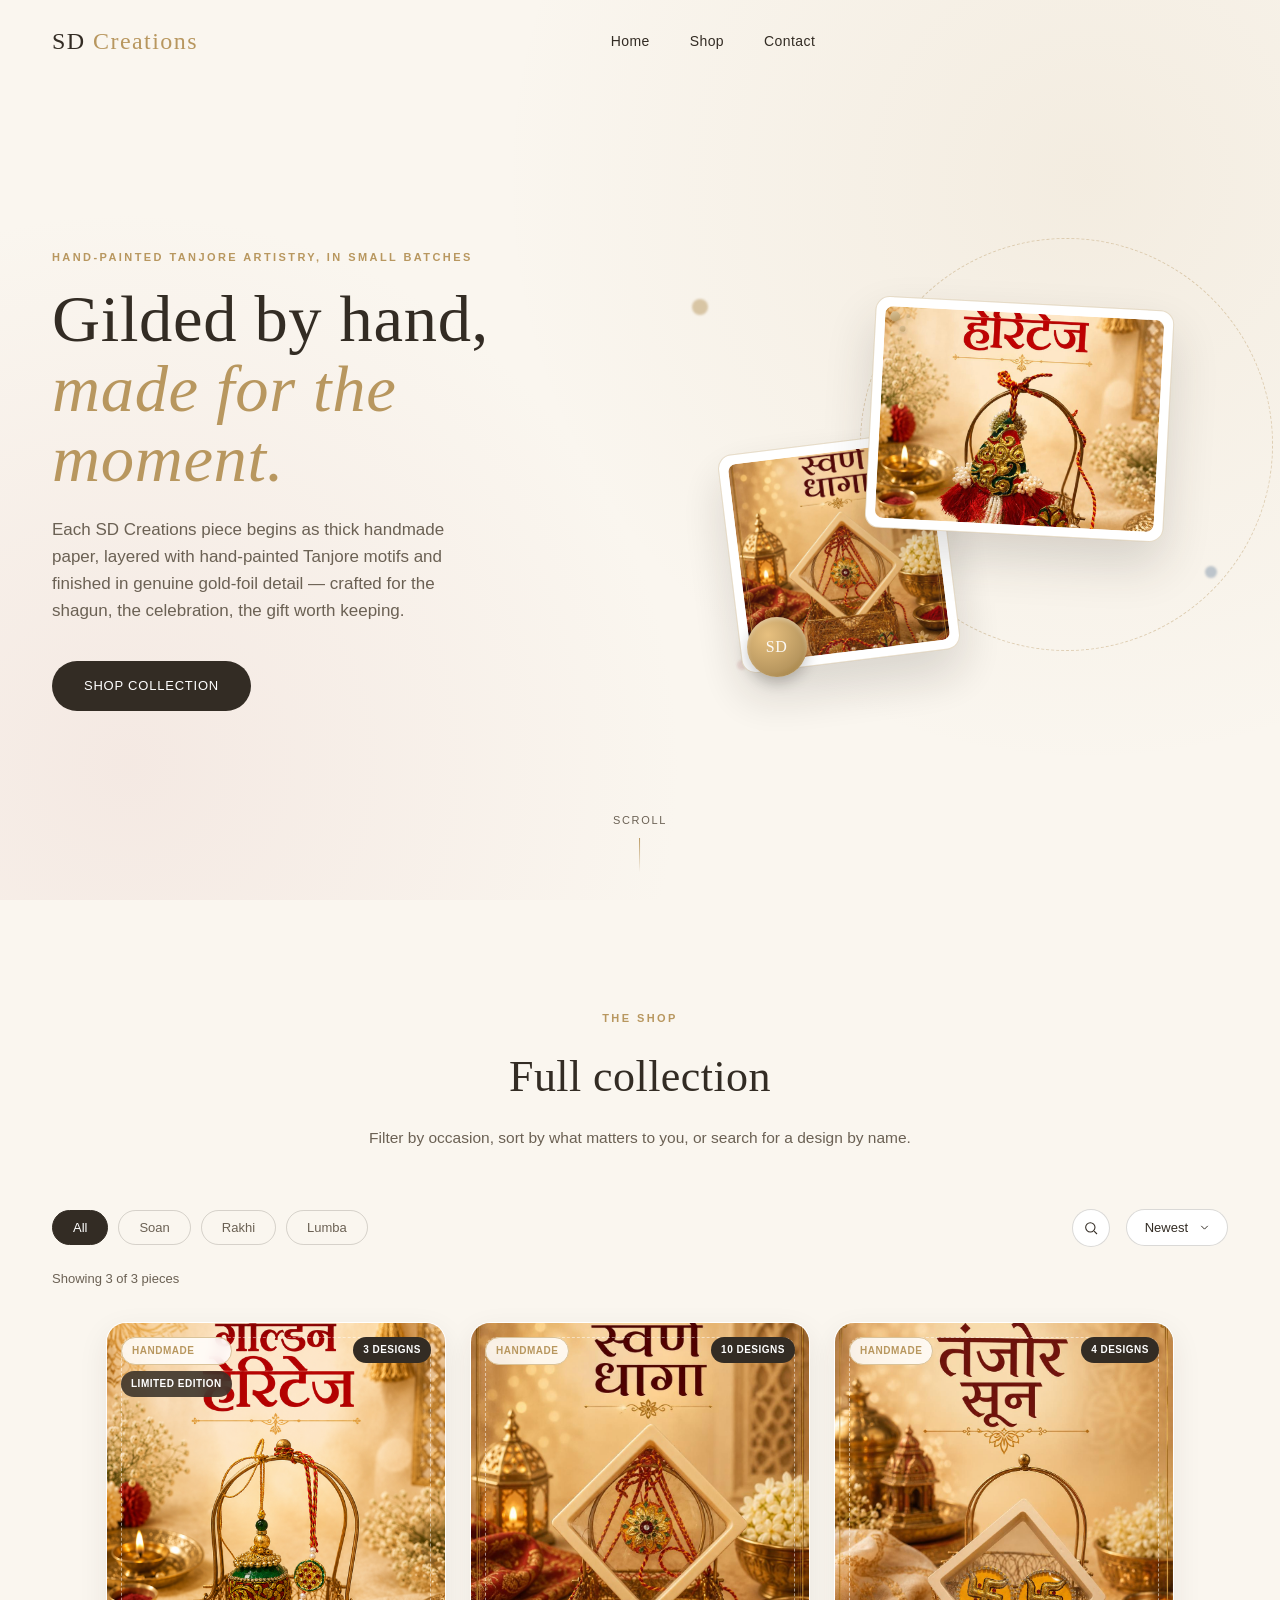
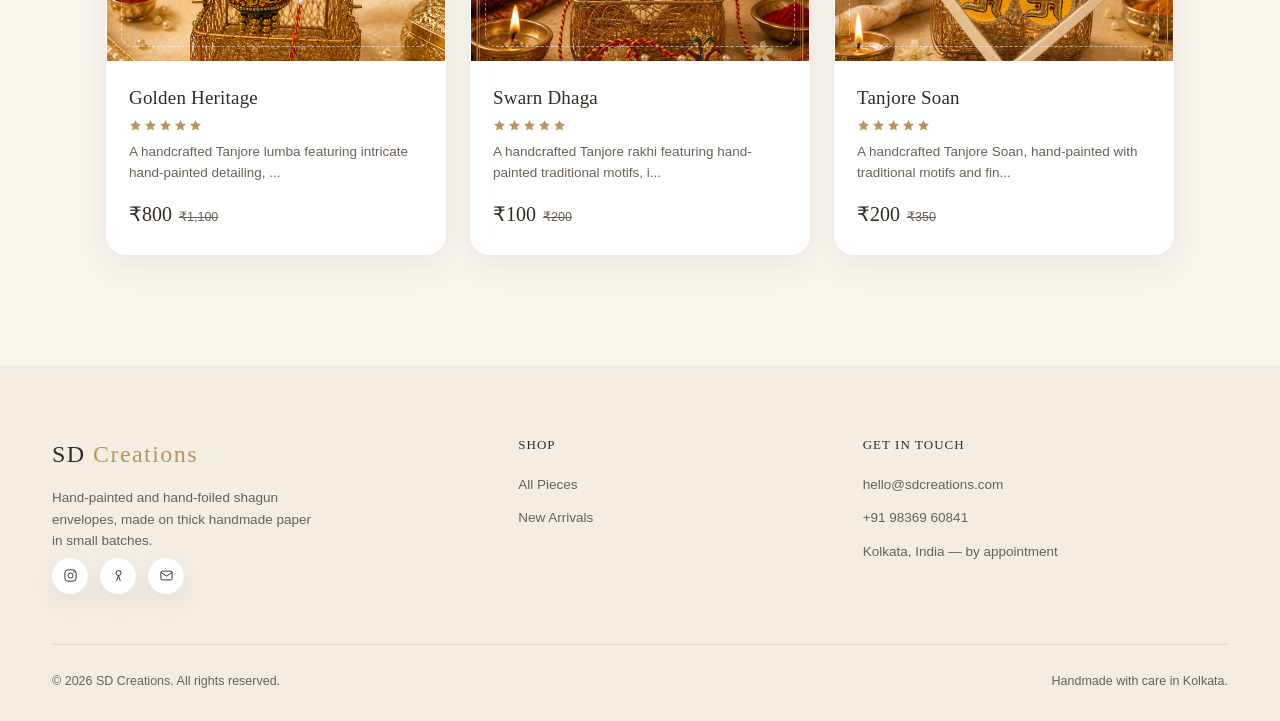
==== commit 3af00434: "improvements" ====
--- a/index.html
+++ b/index.html
@@ -180,13 +180,6 @@
 <!-- MOBILE FULLSCREEN IMAGE VIEWER — opened by tapping the Quick View
      photo on mobile only (see script.js / styles.css). -->
 <div class="img-viewer" id="imgViewer">
-  <button class="img-viewer-share" id="imgViewerShare" type="button" aria-label="Share this design">
-    <svg viewBox="0 0 24 24" stroke="currentColor" fill="none" stroke-width="2" stroke-linecap="round" stroke-linejoin="round">
-      <path d="M12 3v12"/>
-      <path d="M8 7l4-4 4 4"/>
-      <path d="M4 12v7a2 2 0 0 0 2 2h12a2 2 0 0 0 2-2v-7"/>
-    </svg>
-  </button>
   <button class="img-viewer-close" id="imgViewerClose" type="button" aria-label="Close image">
     <svg viewBox="0 0 24 24" stroke="currentColor" fill="none" stroke-width="2"><line x1="4" y1="4" x2="20" y2="20"/><line x1="20" y1="4" x2="4" y2="20"/></svg>
   </button>
--- a/styles.css
+++ b/styles.css
@@ -320,11 +320,13 @@
 
   .product-img{width:100%; height:100%; object-fit:cover; display:block; position:relative;}
 
-  /* Card thumbnails only — show the whole product with breathing room
-     instead of the cover-crop used in Quick View/the gallery. Scoped
-     to .card-media so it doesn't affect .qv-slide/.qv-gallery images. */
+  /* Card thumbnails only — object-fit:cover fills the box dynamically
+     based on each image's real dimensions, cropped as needed, instead
+     of the old fixed transform:scale(1.33) guess. Scoped to
+     .card-media so it doesn't affect .qv-slide/.qv-gallery images
+     (those still use object-fit:contain, uncropped). */
   .card-media .product-img{
-    width:100%; height:100%; object-fit:contain; display:block; transform:scale(1.33); transform-origin:center center;
+    width:100%; height:100%; object-fit:cover; display:block;
   }
 
   /* ---------- COLLECTION SPREAD LAYOUT ----------
@@ -545,11 +547,6 @@
     .card-media{
       aspect-ratio:4/3.3;
       max-height:36vh;
-    }
-
-    .card-media .product-img{
-      transform:scale(1.33);
-      transform-origin:center center;
     }
 
     .stitch-frame{
@@ -717,7 +714,7 @@
   .qv-modal.open .qv-box{transform:scale(1) translateY(0);}
   /* Name sits above the gallery/info split (its own full-width grid
      row) rather than beside the image, on desktop as well as mobile. */
-  .qv-name{grid-area:name; padding:30px 64px 6px 34px;}
+  .qv-name{grid-area:name; padding:30px 64px 6px 64px;}
   .qv-name h3{font-size:28px; margin-bottom:10px;}
   .qv-media{grid-area:media; position:relative;}
   /* The actual "dedicated media area" — on desktop it fills the whole
@@ -776,6 +773,27 @@
   .qv-close:hover{background:var(--beige);}
   .qv-close svg{width:15px; height:15px;}
 
+  /* Mirrors .qv-close on the opposite corner — always visible in Quick
+     View, on desktop and mobile alike. Opens the native share sheet
+     with the currently-shown design's photo attached, so it can be
+     sent straight to WhatsApp, Messages, Mail, etc. */
+  .qv-share{
+    position:absolute; top:18px; left:18px; z-index:10; width:36px; height:36px; border-radius:50%;
+    background:var(--ivory); color:var(--ink); display:flex; align-items:center; justify-content:center;
+    transition:background 0.25s ease, transform 0.2s ease;
+  }
+  .qv-share:hover{background:var(--beige);}
+  .qv-share svg{width:15px; height:15px;}
+  /* Fallback feedback for browsers without Web Share support, where we
+     silently copy a link instead — a small label confirms it worked. */
+  .qv-share::after{
+    content:attr(data-feedback); position:absolute; top:44px; left:0; white-space:nowrap;
+    background:rgba(20,17,13,0.92); color:#fff; font-size:11px; padding:6px 10px; border-radius:8px;
+    opacity:0; transform:translateY(-4px); pointer-events:none;
+    transition: opacity 0.25s ease, transform 0.25s ease;
+  }
+  .qv-share.share-feedback::after{ opacity:1; transform:translateY(0); }
+
   /* ---- Design-switch side arrows — separate from .qv-nav above,
      which pages through *photos* of the current design (rare, only
      when a design itself has more than one image). These page
@@ -854,25 +872,6 @@
   }
   .img-viewer-close svg{width:16px; height:16px;}
 
-  /* Mirrors .img-viewer-close on the opposite corner. Uses the native
-     Web Share sheet so a photo can go straight to WhatsApp, Messages,
-     Mail, etc. — whatever the person already has installed. */
-  .img-viewer-share{
-    position:fixed; top:16px; left:16px; z-index:2001; width:38px; height:38px; border-radius:50%;
-    background:rgba(255,255,255,0.18); backdrop-filter:blur(6px); -webkit-backdrop-filter:blur(6px);
-    display:flex; align-items:center; justify-content:center; color:#fff;
-  }
-  .img-viewer-share svg{width:16px; height:16px;}
-  /* Fallback feedback for browsers without Web Share support, where we
-     silently copy a link instead — a small label confirms it worked. */
-  .img-viewer-share::after{
-    content:attr(data-feedback); position:absolute; top:46px; left:0; white-space:nowrap;
-    background:rgba(20,17,13,0.92); color:#fff; font-size:11px; padding:6px 10px; border-radius:8px;
-    opacity:0; transform:translateY(-4px); pointer-events:none;
-    transition: opacity 0.25s ease, transform 0.25s ease;
-  }
-  .img-viewer-share.share-feedback::after{ opacity:1; transform:translateY(0); }
-
   /* Small, subtle prev/next arrows over the fullscreen image — same
      restrained styling language as .qv-design-side-nav, adapted for
      the dark backdrop. */
@@ -911,19 +910,22 @@
       display:flex; flex-direction:column;
       border-radius:22px; max-height:92vh;
     }
-    .qv-name{padding:20px 64px 8px 22px;}
+    .qv-name{padding:20px 64px 8px 64px;}
     .qv-name h3{font-size:21px; margin-bottom:6px;}
     /* The photo is now a contained, rounded card element inset within
        the same horizontal rhythm as the rest of the content, rather
-       than a full-bleed banner. */
+       than a full-bleed banner. Sized dynamically off the viewport
+       (up to 40% of its height) instead of a fixed pixel cap, so it
+       scales with the actual screen instead of one guessed number. */
     .qv-media{padding:18px 22px 8px; flex-shrink:0;}
     .qv-media-frame{
-      width:62%; max-width:240px; aspect-ratio:1/1; height:auto; margin:0 auto;
+      height:40vh; max-height:40vh; width:auto; max-width:100%; aspect-ratio:1/1; margin:0 auto;
       min-height:0; padding:16px; border-radius:20px; border:1px solid rgba(51,44,36,0.08);
       box-shadow:0 6px 18px rgba(51,44,36,0.06);
     }
     .qv-gallery, .qv-slide{min-height:0;}
     .qv-close{top:14px; right:14px;}
+    .qv-share{top:14px; left:14px;}
     .qv-info{flex:1 1 auto; min-height:0; max-height:none;}
     .qv-info-scroll{padding:20px 22px 20px;}
     .qv-meta{grid-template-columns:1fr; gap:12px;}
@@ -933,10 +935,10 @@
   @media(max-width:480px){
     .qv-modal{padding:8px;}
     .qv-box{border-radius:18px; max-height:95vh;}
-    .qv-name{padding:16px 54px 6px 16px;}
+    .qv-name{padding:16px 54px 6px 54px;}
     .qv-name h3{font-size:18px; margin-bottom:5px; line-height:1.25;}
     .qv-media{padding:14px 16px 4px;}
-    .qv-media-frame{width:58%; max-width:190px; padding:12px;}
+    .qv-media-frame{padding:12px;}
     .qv-nav{width:30px; height:30px;}
     .qv-nav svg{width:13px; height:13px;}
     .qv-prev{left:10px;}
@@ -946,6 +948,8 @@
     .qv-dot.active{width:13px;}
     .qv-close{top:10px; right:10px; width:34px; height:34px;}
     .qv-close svg{width:14px; height:14px;}
+    .qv-share{top:10px; left:10px; width:34px; height:34px;}
+    .qv-share svg{width:14px; height:14px;}
     .qv-info-scroll{padding:14px 16px 16px;}
     .qv-design-tag{font-size:10px; margin-bottom:6px;}
     .qv-price-group{gap:8px; margin-bottom:10px;}
@@ -992,7 +996,7 @@
   select:focus-visible,
   .chip:focus-visible,
   .design-thumb:focus-visible,
-  .img-viewer-share:focus-visible,
+  .qv-share:focus-visible,
   .qv-design-side-nav:focus-visible {
     outline: 2px solid var(--gold);
     outline-offset: 2px;
@@ -1019,7 +1023,7 @@
   .qv-dot:active,
   .design-thumb:active,
   .whatsapp-btn:active,
-  .img-viewer-share:active,
+  .qv-share:active,
   .card-media:active {
     transform: scale(0.93);
     transition-duration: 0.1s;
@@ -1077,5 +1081,5 @@
     .badge { backdrop-filter: none; background: var(--white); }
     .qv-dots { background: var(--white); backdrop-filter: none; }
     .qv-nav { background: var(--white); backdrop-filter: none; }
-    .img-viewer-nav, .img-viewer-share, .img-viewer-close { background: rgba(20,17,13,0.85); backdrop-filter: none; -webkit-backdrop-filter: none; }
-  }
+    .img-viewer-nav, .img-viewer-close { background: rgba(20,17,13,0.85); backdrop-filter: none; -webkit-backdrop-filter: none; }
+  }
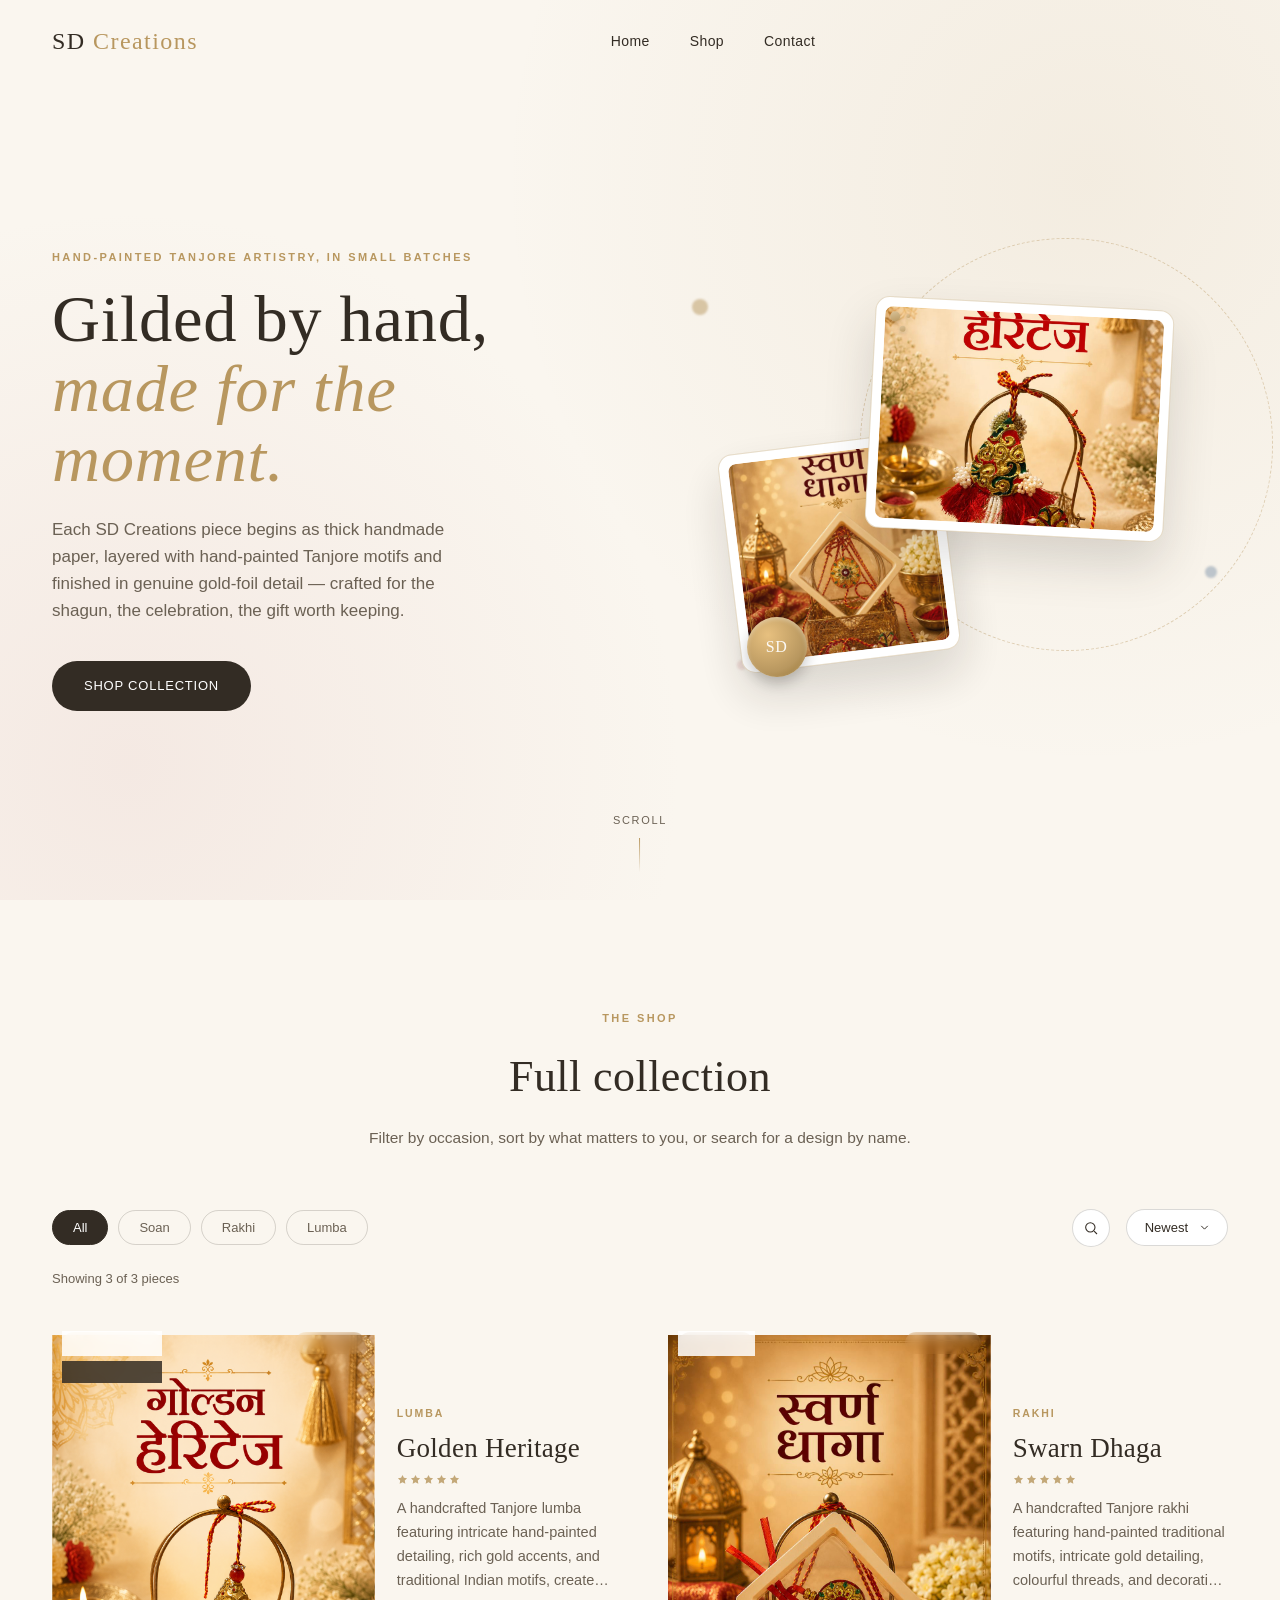
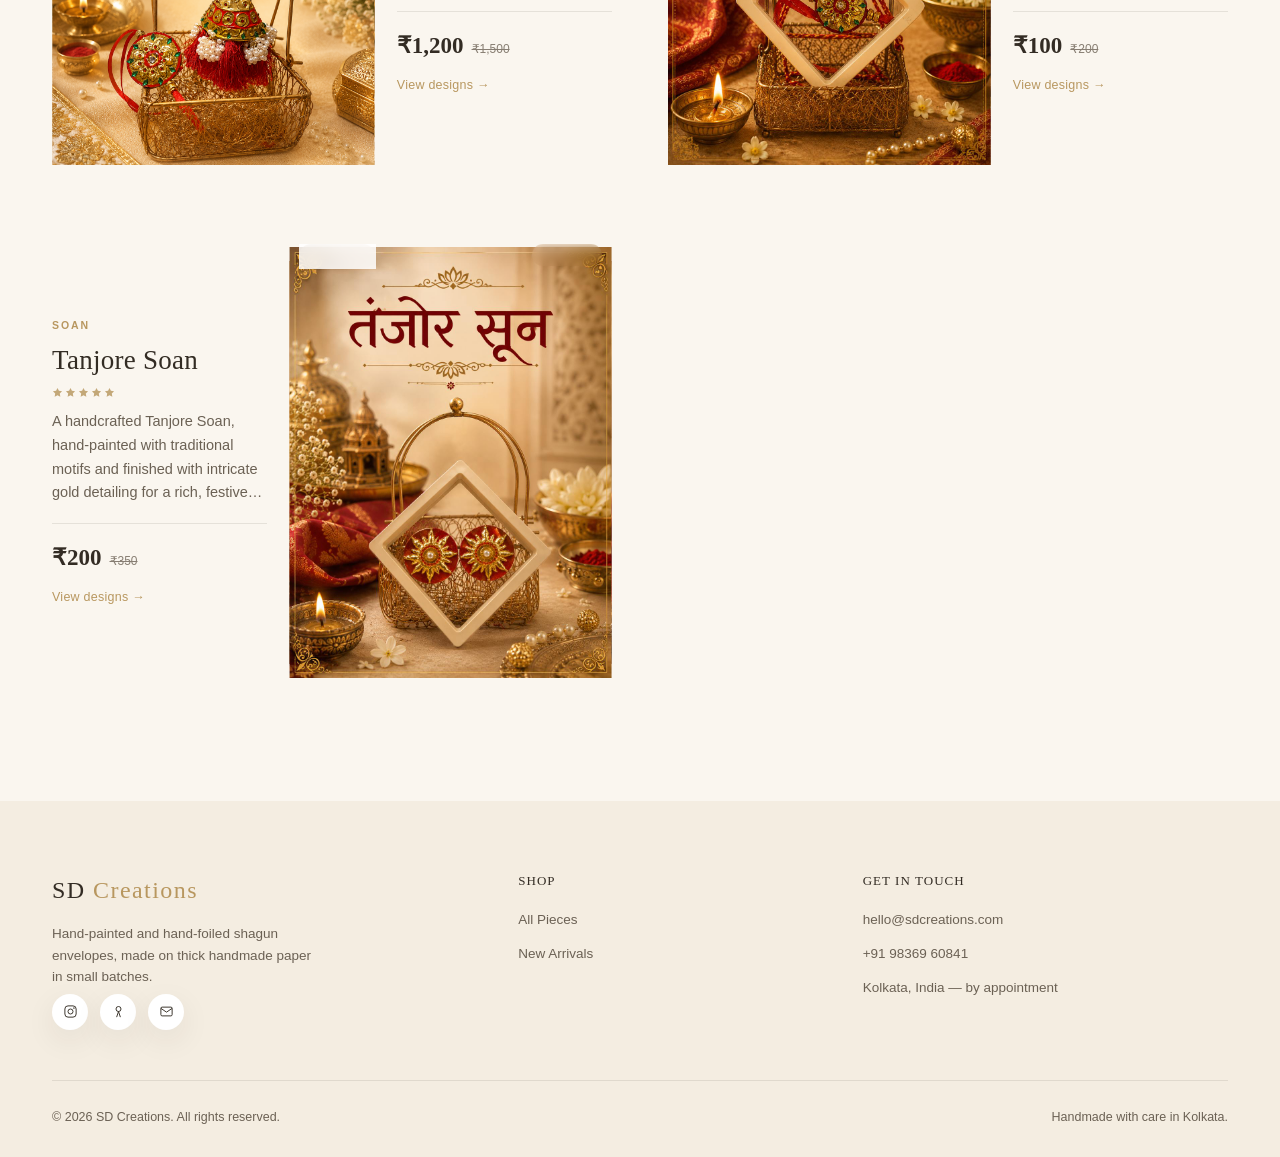
==== commit 6bb6ea73: "overhaul" ====
--- a/index.html
+++ b/index.html
@@ -90,7 +90,7 @@
       <h2>This season's edit</h2>
       <p>Six signature designs, each hand-painted or hand-foiled in our Kolkata studio.</p>
     </div>
-    <div class="products-grid" id="featuredGrid"></div>
+    <div class="catalogue-grid" id="featuredGrid"></div>
   </div>
 </section>
 
@@ -136,7 +136,7 @@
       </div>
     </div>
     <div class="shop-status" id="shopStatus"></div>
-    <div class="products-grid collection-grid" id="shopGrid" aria-live="polite"></div>
+    <div class="catalogue-grid" id="shopGrid" aria-live="polite"></div>
   </div>
 </section>
 
--- a/styles.css
+++ b/styles.css
@@ -260,133 +260,134 @@
 
   section.pad{padding:110px 0;}
 
-  /* ---------- PRODUCT CARD ---------- */
-  .products-grid{
-    display:grid; grid-template-columns:repeat(auto-fit,minmax(280px,1fr)); gap:32px;
-  }
-  .product-card{
-    position:relative; background:var(--white); border-radius:20px; overflow:hidden;
-    box-shadow:var(--shadow-soft); border:1px solid transparent;
-    transition: transform 0.5s var(--ease), box-shadow 0.5s ease, border-color 0.5s ease;
-  }
-  .product-card:hover{
-    transform:translateY(-10px);
-    box-shadow:var(--shadow-lift);
-    border-color: rgba(184,151,95,0.45);
-  }
-  .card-media{
-    position:relative; aspect-ratio:1/1; overflow:hidden;
-    display:flex; align-items:center; justify-content:center;
+  /* ============================================================
+     EDITORIAL CATALOGUE — full replacement of the old card grid.
+     No cards, no shadows, no floating panels: each product is a flat
+     horizontal image/info pair, two per row on desktop. Direction
+     alternates every row (both items in a row face the same way),
+     driven purely by :nth-child so it re-flows correctly for
+     whatever subset filtering/search/sort leaves in the DOM.
+     ============================================================ */
+  .catalogue-grid{
+    display:grid; grid-template-columns:repeat(2,1fr);
+    column-gap:56px; row-gap:56px;
+  }
+
+  .catalogue-item{
+    display:grid; grid-template-columns:3fr 2fr;
+    align-items:center; gap:22px;
     cursor:pointer;
   }
-  .card-media:focus-visible{outline:2px solid var(--gold); outline-offset:-3px;}
-  .card-media::after{
-    content:''; position:absolute; inset:0; opacity:0; background:radial-gradient(circle at 50% 40%, rgba(184,151,95,0.25), transparent 65%);
-    transition:opacity 0.5s ease; z-index:2; pointer-events:none;
-  }
-  .product-card:hover .card-media::after{opacity:1;}
-  .card-slide-track {display: flex; width: 100%; height: 100%; transition: transform 1.4s var(--ease)}
-  .card-slide{position:relative; flex:0 0 100%; width:100%; height:100%;}
-  .swatch{width:100%; height:100%; position:relative; transition:transform 0.6s var(--ease);}
-  .product-card:hover .swatch{transform:none;}
+  .catalogue-item:focus-visible{
+    outline:2px solid var(--gold); outline-offset:8px; border-radius:4px;
+  }
+
+  .catalogue-media{
+    position:relative; overflow:hidden;
+    width:100%; aspect-ratio:1/1.4142; /* A4 portrait — a box the image is fit within, never stretched to */
+    border-radius:10px;
+  }
+
+  .catalogue-slide-track{display:flex; width:100%; height:100%; transition:transform 1.4s var(--ease);}
+  .catalogue-slide{position:relative; flex:0 0 100%; width:100%; height:100%;}
+  .swatch{width:100%; height:100%; position:relative;}
   .swatch::before{content:''; position:absolute; inset:0; background-image: repeating-linear-gradient(0deg, rgba(255,255,255,0.05) 0 2px, transparent 2px 6px);}
-  .stitch-frame{
-    position:absolute; inset:14px; border-radius:12px; border:1px dashed rgba(255,255,255,0.5); pointer-events:none;
-  }
-
-  .badges{position:absolute; top:14px; left:14px; display:flex; flex-direction:column; gap:6px; z-index:3;}
+
+  /* The image itself: contained (never cropped/stretched/distorted),
+     centered within the A4 box above. A slightly wider real photo
+     letterboxes rather than losing any of the image. */
+  .catalogue-media .product-img{
+    width:100%; height:100%; object-fit:contain; display:block;
+  }
+
+  .badges{position:absolute; top:10px; left:10px; display:flex; flex-direction:column; gap:5px; z-index:3;}
   .badge{
-    font-size:10px; letter-spacing:0.05em; text-transform:uppercase; padding:5px 10px; border-radius:100px; font-weight:600;
+    font-size:9px; letter-spacing:0.05em; text-transform:uppercase; padding:4px 9px; border-radius:100px; font-weight:600;
     backdrop-filter:blur(6px);
   }
   .badge.handmade{background:rgba(255,255,255,0.85); color:var(--gold); border:1px solid var(--gold-light);}
   .badge.limited{background:rgba(51,44,36,0.85); color:var(--white);}
   .badge.designs-badge{
-    position:absolute; top:14px; right:14px; z-index:3;
+    position:absolute; top:10px; right:10px; z-index:3;
     background:var(--ink); color:var(--white); border:none;
   }
 
-  .card-body{padding:22px 22px 24px;}
-  .card-top{display:flex; justify-content:space-between; align-items:flex-start; gap:10px; margin-bottom:6px;}
-  .card-top h3{font-size:19px; color:var(--ink);}
-  .stars{display:flex; gap:2px; margin-bottom:10px;}
-  .stars svg{width:13px; height:13px; fill:var(--gold);}
-  .card-desc{font-size:13.5px; color:var(--ink-soft); margin-bottom:14px; line-height:1.55;}
-  .card-bottom{display:flex; align-items:center; justify-content:space-between; gap:10px; flex-wrap:wrap;}
-  .price-group{display:flex; align-items:baseline; gap:7px;}
-  .price{font-family:var(--display); font-size:20px; color:var(--ink); transition:color 0.3s ease;}
-  .product-card:hover .price{color:var(--gold);}
-  .price-original{font-size:12.5px; color:var(--ink-soft); text-decoration:line-through;}
-
-  .product-img{width:100%; height:100%; object-fit:cover; display:block; position:relative;}
-
-  /* Card thumbnails only — object-fit:cover fills the box dynamically
-     based on each image's real dimensions, cropped as needed, instead
-     of the old fixed transform:scale(1.33) guess. Scoped to
-     .card-media so it doesn't affect .qv-slide/.qv-gallery images
-     (those still use object-fit:contain, uncropped). */
-  .card-media .product-img{
-    width:100%; height:100%; object-fit:cover; display:block;
-  }
-
-  /* ---------- COLLECTION SPREAD LAYOUT ----------
-     Applies to the Shop grid (.collection-grid, shared with the
-     .products-grid base rules for card visuals/filters/sort/search,
-     all of which are untouched). Cards, images, text, and colors are
-     the same .product-card markup/styles as before; only the
-     container layout and the hover choreography differ here. With
-     the current 3-product catalog this is a single tidy row; if the
-     catalog grows past a row's worth, extra cards wrap to a second
-     row and the side-push effect only reads cleanly within each row. */
-  .products-grid.collection-grid{
-    display:flex; flex-wrap:wrap; justify-content:center; gap:24px;
-  }
-  .collection-grid .product-card{
-    flex:0 1 340px; max-width:360px; min-width:240px;
-  }
-
-  /* Interactive "spreading open" hover — only for pointers that can
-     actually hover (mouse/trackpad) on a wide-enough viewport. Touch
-     devices (phones and most tablets) simply get the calm static row;
-     tapping a card still opens Quick View as normal. */
-  @media (hover:hover) and (pointer:fine) and (min-width:641px){
-    .collection-grid .product-card{
-      transition:
-        transform 650ms cubic-bezier(.2,.8,.2,1),
-        box-shadow 650ms ease,
-        filter 650ms ease,
-        border-color 0.5s ease;
-    }
-    .collection-grid .product-card:hover{
-      transform: translateY(-16px) scale(1.06);
-      z-index: 5;
-      box-shadow: var(--shadow-lift);
-    }
-    /* Cards after the hovered one slide right; cards before it slide
-       left — the "spreading open" effect. Scale/saturate stay subtle
-       (no blur, no heavy fade) so the row still reads as one piece. */
-    .collection-grid .product-card:hover ~ .product-card{
-      transform: translateX(28px) scale(0.97);
-      filter: saturate(0.85);
-    }
-    .collection-grid .product-card:has(~ .product-card:hover){
-      transform: translateX(-28px) scale(0.97);
-      filter: saturate(0.85);
-    }
-  }
-  /* Tablet-width version of the same effect — same choreography, just
-     a gentler push so three cards don't crowd a narrower viewport. */
-  @media (hover:hover) and (pointer:fine) and (min-width:641px) and (max-width:920px){
-    .collection-grid .product-card:hover{
-      transform: translateY(-10px) scale(1.045);
-    }
-    .collection-grid .product-card:hover ~ .product-card{
-      transform: translateX(14px) scale(0.97);
-    }
-    .collection-grid .product-card:has(~ .product-card:hover){
-      transform: translateX(-14px) scale(0.97);
-    }
-  }
+  .catalogue-info{display:flex; flex-direction:column;}
+  .catalogue-eyebrow{font-size:10.5px; letter-spacing:0.18em; text-transform:uppercase; color:var(--gold); margin-bottom:10px; font-weight:600;}
+  .catalogue-name{font-size:27px; line-height:1.2; color:var(--ink); margin-bottom:10px; text-decoration:none;}
+  .stars{display:flex; gap:2px; margin-bottom:12px; opacity:0.82;}
+  .stars svg{width:11px; height:11px; fill:var(--gold);}
+  /* 3-4 lines max, however long the source text is — clamped by
+     layout (never a raw character count), so it never lands mid-word. */
+  .catalogue-desc{
+    font-size:14.5px; color:var(--ink-soft); line-height:1.65; margin-bottom:18px; max-width:44ch;
+    display:-webkit-box; -webkit-box-orient:vertical; -webkit-line-clamp:4; overflow:hidden;
+  }
+  .catalogue-footer{
+    display:flex; flex-direction:column; align-items:flex-start; gap:10px;
+    margin-top:auto; padding-top:16px; border-top:1px solid rgba(51,44,36,0.1);
+  }
+  .price-group{display:flex; align-items:baseline; gap:8px;}
+  .price{font-family:var(--display); font-size:23px; font-weight:600; color:var(--ink);}
+  .price-original{font-size:12px; color:var(--ink-soft); text-decoration:line-through; opacity:0.8;}
+  .catalogue-link{
+    font-size:12.5px; letter-spacing:0.02em; color:var(--gold); text-decoration:none;
+  }
+
+  /* Premium hover — gated to pointer:fine so touch devices never get
+     a stuck hover state and just keep the plain, clean layout. Kept
+     deliberately quiet: a hair of zoom, a soft lift, a touch of
+     brightness, a quiet color/weight shift on the title. No
+     underline, no scale you'd consciously notice, no heavy shadow. */
+  @media (hover:hover) and (pointer:fine){
+    .catalogue-media{
+      transition:transform 300ms var(--ease), box-shadow 300ms var(--ease);
+    }
+    .catalogue-media .product-img,
+    .catalogue-media .swatch{
+      transition:transform 300ms var(--ease), filter 300ms var(--ease);
+    }
+    .catalogue-name{transition:color 250ms var(--ease), font-weight 250ms var(--ease);}
+    .catalogue-link{transition:color 250ms var(--ease);}
+
+    .catalogue-item:hover .catalogue-media,
+    .catalogue-item:focus-visible .catalogue-media{
+      transform:translateY(-3px);
+      box-shadow:0 14px 30px rgba(51,44,36,0.1);
+    }
+    .catalogue-item:hover .catalogue-media .product-img,
+    .catalogue-item:hover .catalogue-media .swatch,
+    .catalogue-item:focus-visible .catalogue-media .product-img,
+    .catalogue-item:focus-visible .catalogue-media .swatch{
+      transform:scale(1.02);
+      filter:brightness(1.03);
+    }
+    .catalogue-item:hover .catalogue-name,
+    .catalogue-item:focus-visible .catalogue-name{
+      color:var(--gold); font-weight:600;
+    }
+    .catalogue-item:hover .catalogue-link,
+    .catalogue-item:focus-visible .catalogue-link{
+      color:var(--ink);
+    }
+  }
+
+  /* Row alternation — pattern repeats every 4 items (2 rows): items
+     1-2 read image-left, items 3-4 read image-right, then repeats.
+     Both items sharing a row always match. */
+  .catalogue-item:nth-child(4n+3),
+  .catalogue-item:nth-child(4n){
+    grid-template-columns:2fr 3fr;
+  }
+  .catalogue-item:nth-child(4n+3) .catalogue-media,
+  .catalogue-item:nth-child(4n) .catalogue-media{
+    order:2;
+  }
+  .catalogue-item:nth-child(4n+3) .catalogue-info,
+  .catalogue-item:nth-child(4n) .catalogue-info{
+    order:1;
+  }
+
   /* swatch color variants */
   .sw-1{background:linear-gradient(135deg,#efe6d3,#5c7a68);}
   .sw-2{background:linear-gradient(135deg,#d8a355,#e08a4b);}
@@ -503,12 +504,11 @@
   .shop-empty .clear-filters-btn:hover{background:var(--ink); color:var(--white); border-color:var(--ink);}
 
   /* ============================================================
-     MOBILE — shop section tightened + intentional 2-column grid.
+     MOBILE — shop section tightened + single-column catalogue.
      Scoped entirely to this breakpoint; desktop layout above is
-     untouched. Goal: less dead air between controls, chips that
-     scroll instead of wrapping into ragged rows, and cards sized
-     and typeset for a half-width column instead of a squeezed
-     full-width desktop card.
+     untouched. Each product stays a horizontal image/info pair
+     (not stacked) — just one per row, and always the same
+     direction (image on the left) rather than alternating.
      ============================================================ */
   @media(max-width:640px){
     .container{padding:0 18px;}
@@ -516,75 +516,53 @@
     .section-head{margin:0 auto 30px;}
     .section-head p{font-size:14px;}
 
-    /* ---- product grid ---- */
-    .products-grid{
-      grid-template-columns:repeat(2,1fr);
-      gap:12px;
+    /* ---- catalogue grid ---- */
+    .catalogue-grid{
+      grid-template-columns:1fr;
+      row-gap:24px;
       width:100%;
       min-width:0;
-      overflow:hidden;
-    }
-
-    .products-grid.collection-grid{
-      display:flex;
-      flex-direction:column;
-      flex-wrap:nowrap;
-      gap:16px;
-    }
-
-    .collection-grid .product-card{
-      max-width:100%;
-      flex:none;
-    }
-
-    .product-card{
-      border-radius:14px;
-      min-width:0;
-      max-width:100%;
-      overflow:hidden;
-    }
-
-    .card-media{
-      aspect-ratio:4/3.3;
-      max-height:36vh;
-    }
-
-    .stitch-frame{
-      inset:8px;
-      border-radius:9px;
+    }
+
+    .catalogue-item,
+    .catalogue-item:nth-child(4n+3),
+    .catalogue-item:nth-child(4n){
+      grid-template-columns:44fr 56fr;
+      gap:12px;
+    }
+    .catalogue-item .catalogue-media,
+    .catalogue-item:nth-child(4n+3) .catalogue-media,
+    .catalogue-item:nth-child(4n) .catalogue-media{
+      order:0;
+    }
+    .catalogue-item .catalogue-info,
+    .catalogue-item:nth-child(4n+3) .catalogue-info,
+    .catalogue-item:nth-child(4n) .catalogue-info{
+      order:0;
     }
 
     .badges{
-      top:8px;
-      left:8px;
       gap:4px;
     }
 
     .badge{
-      font-size:8.5px;
-      padding:4px 8px;
-    }
-
-    .badge.designs-badge{
-      top:8px;
-      right:8px;
-    }
-
-    .card-body{
-      padding:12px 12px 14px;
-    }
-
-    .card-top{
-      margin-bottom:3px;
-    }
-
-    .card-top h3{
-      font-size:13.5px;
-      line-height:1.3;
+      font-size:8px;
+      padding:4px 7px;
+    }
+
+    .catalogue-eyebrow{
+      font-size:9.5px;
+      margin-bottom:5px;
+    }
+
+    .catalogue-name{
+      font-size:16px;
+      line-height:1.25;
+      margin-bottom:6px;
     }
 
     .stars{
-      margin-bottom:6px;
+      margin-bottom:8px;
     }
 
     .stars svg{
@@ -592,12 +570,12 @@
       height:10px;
     }
 
-    .card-desc{
+    .catalogue-desc{
       display:none;
     }
 
     .price{
-      font-size:15.5px;
+      font-size:16px;
     }
 
     .price-original{
@@ -666,10 +644,12 @@
 
   /* Very narrow phones (≤380px) — shrink the image ratio a touch further
      so two columns never squeeze the name/price into overflow. */
+  /* Very narrow phones (≤380px) — a touch more room for text; the A4
+     image ratio itself is never adjusted, only typography and split. */
   @media(max-width:380px){
-    .card-media{aspect-ratio:4/3.6; max-height:32vh;}
-    .card-top h3{font-size:12.5px;}
-    .price{font-size:14px;}
+    .catalogue-item{grid-template-columns:42fr 58fr;}
+    .catalogue-name{font-size:14px;}
+    .price{font-size:14.5px;}
   }
 
 
@@ -738,7 +718,7 @@
      viewer. Three slides (prev/current/next) sit side by side in a row
      that's translated in real time; see createDragCarousel in script.js. ---- */
   .dc-viewport{position:relative; width:100%; height:100%; overflow:hidden; touch-action:none;}
-  .dc-track{display:flex; height:100%; will-change:transform;}
+  .dc-track{display:flex; height:100%; will-change:transform, filter;}
   .dc-slide{position:relative; flex:0 0 auto; height:100%; overflow:hidden;}
   .dc-slide img, .dc-slide .product-img{-webkit-user-drag:none; user-select:none;}
 
@@ -1023,8 +1003,7 @@
   .qv-dot:active,
   .design-thumb:active,
   .whatsapp-btn:active,
-  .qv-share:active,
-  .card-media:active {
+  .qv-share:active {
     transform: scale(0.93);
     transition-duration: 0.1s;
   }
@@ -1068,10 +1047,11 @@
     .tilt-wrap { transition: none; transform: none !important; }
     .reveal { transition: opacity 0.3s ease; transform: none; }
     .reveal.in { opacity: 1; }
-    .product-card { transition: box-shadow 0.3s ease, border-color 0.3s ease; }
-    .product-card:hover { transform: none; }
-    .card-slide-track { transition: opacity 0.3s ease; }
+    .catalogue-item:hover .catalogue-media .product-img,
+    .catalogue-item:hover .catalogue-media .swatch { transform: none; }
+    .catalogue-slide-track { transition: opacity 0.3s ease; }
     .swatch { transition: none; }
+    .dc-track { transition: none !important; filter: none !important; }
   }
 
   /* ---------- reduced transparency ---------- */
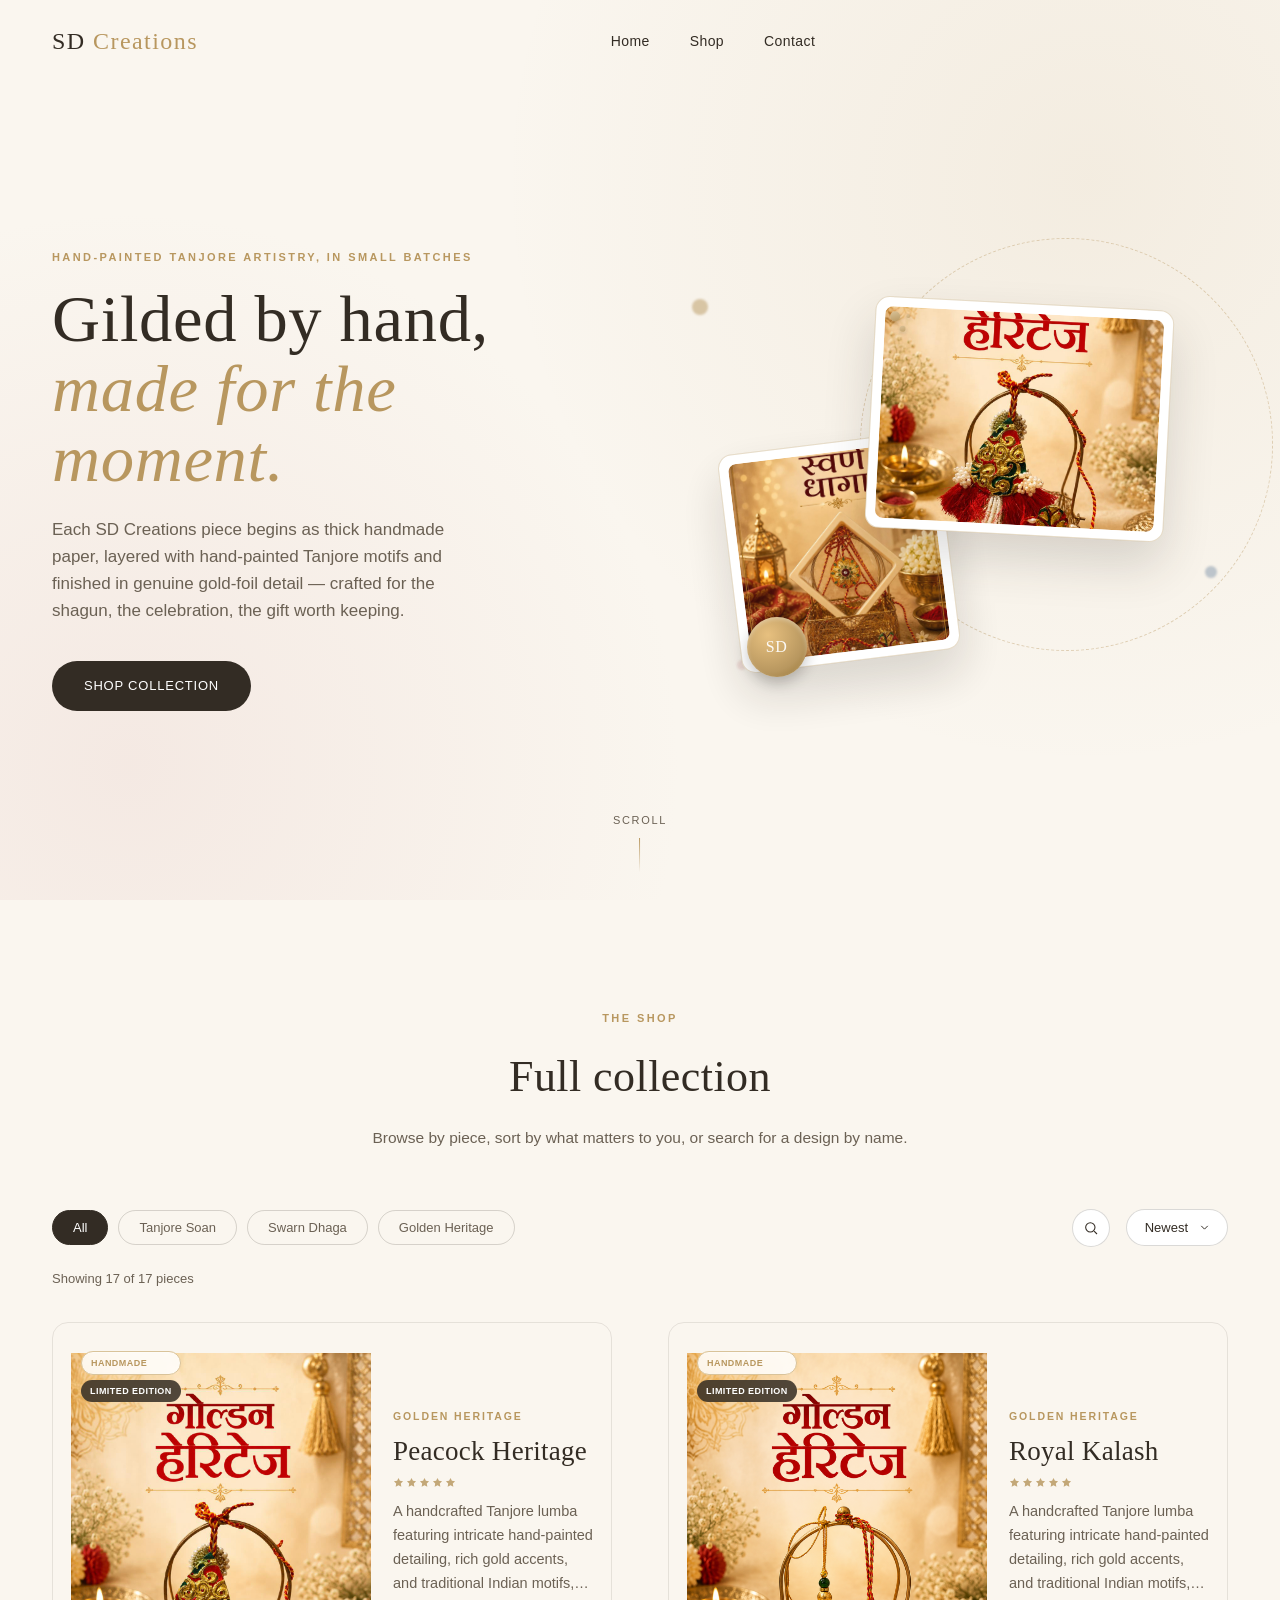
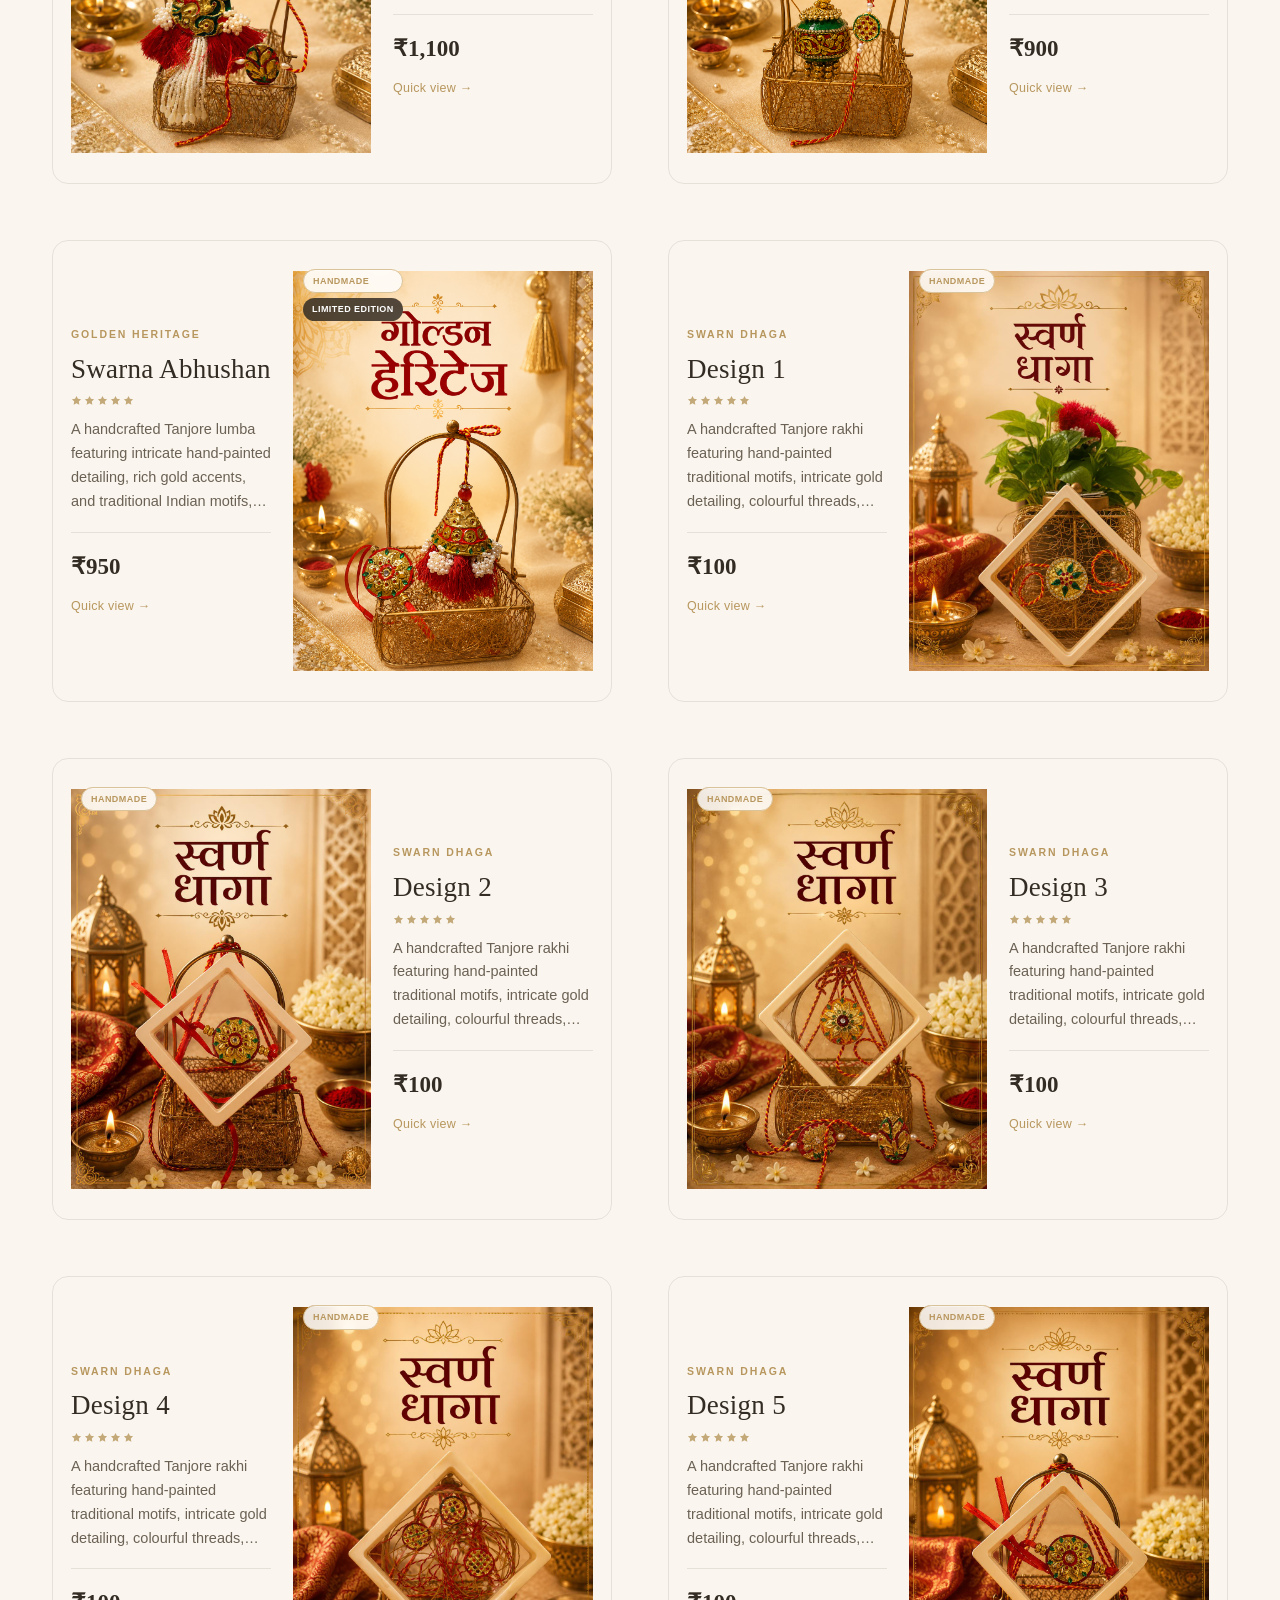
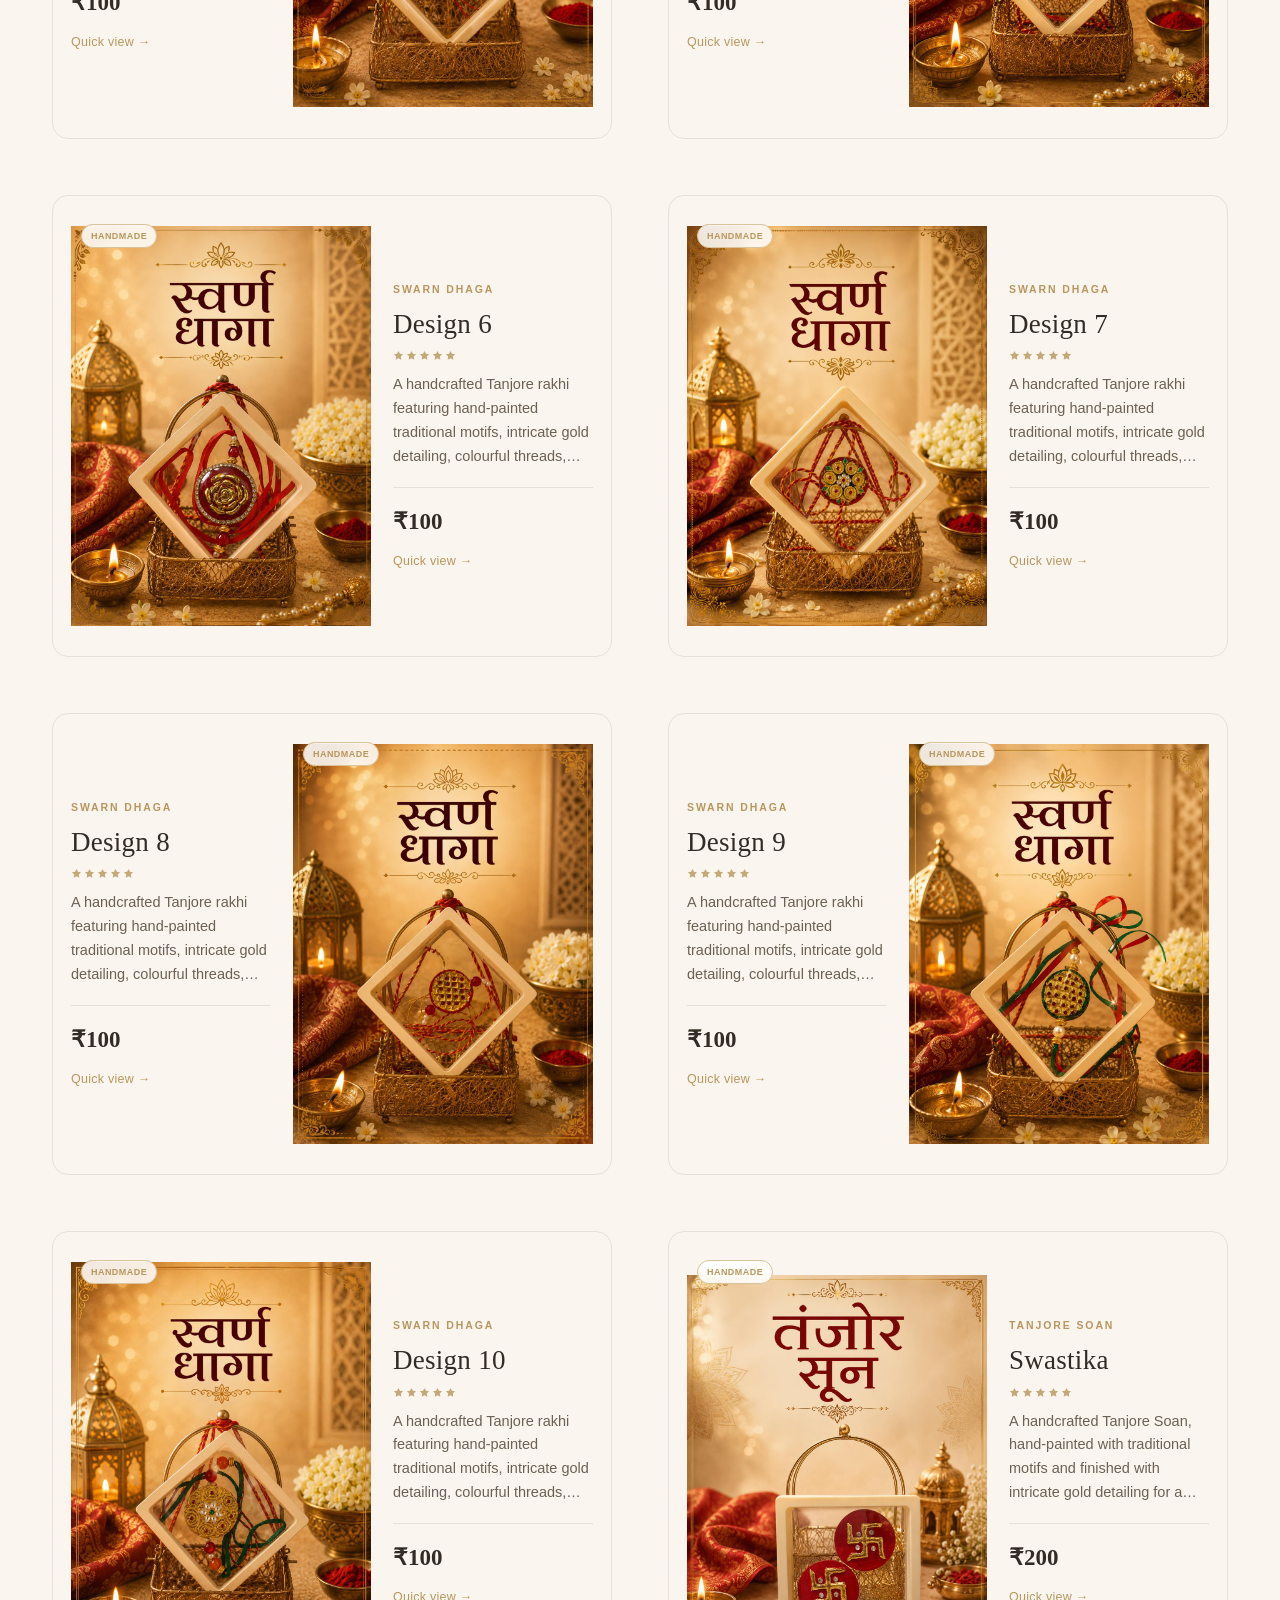
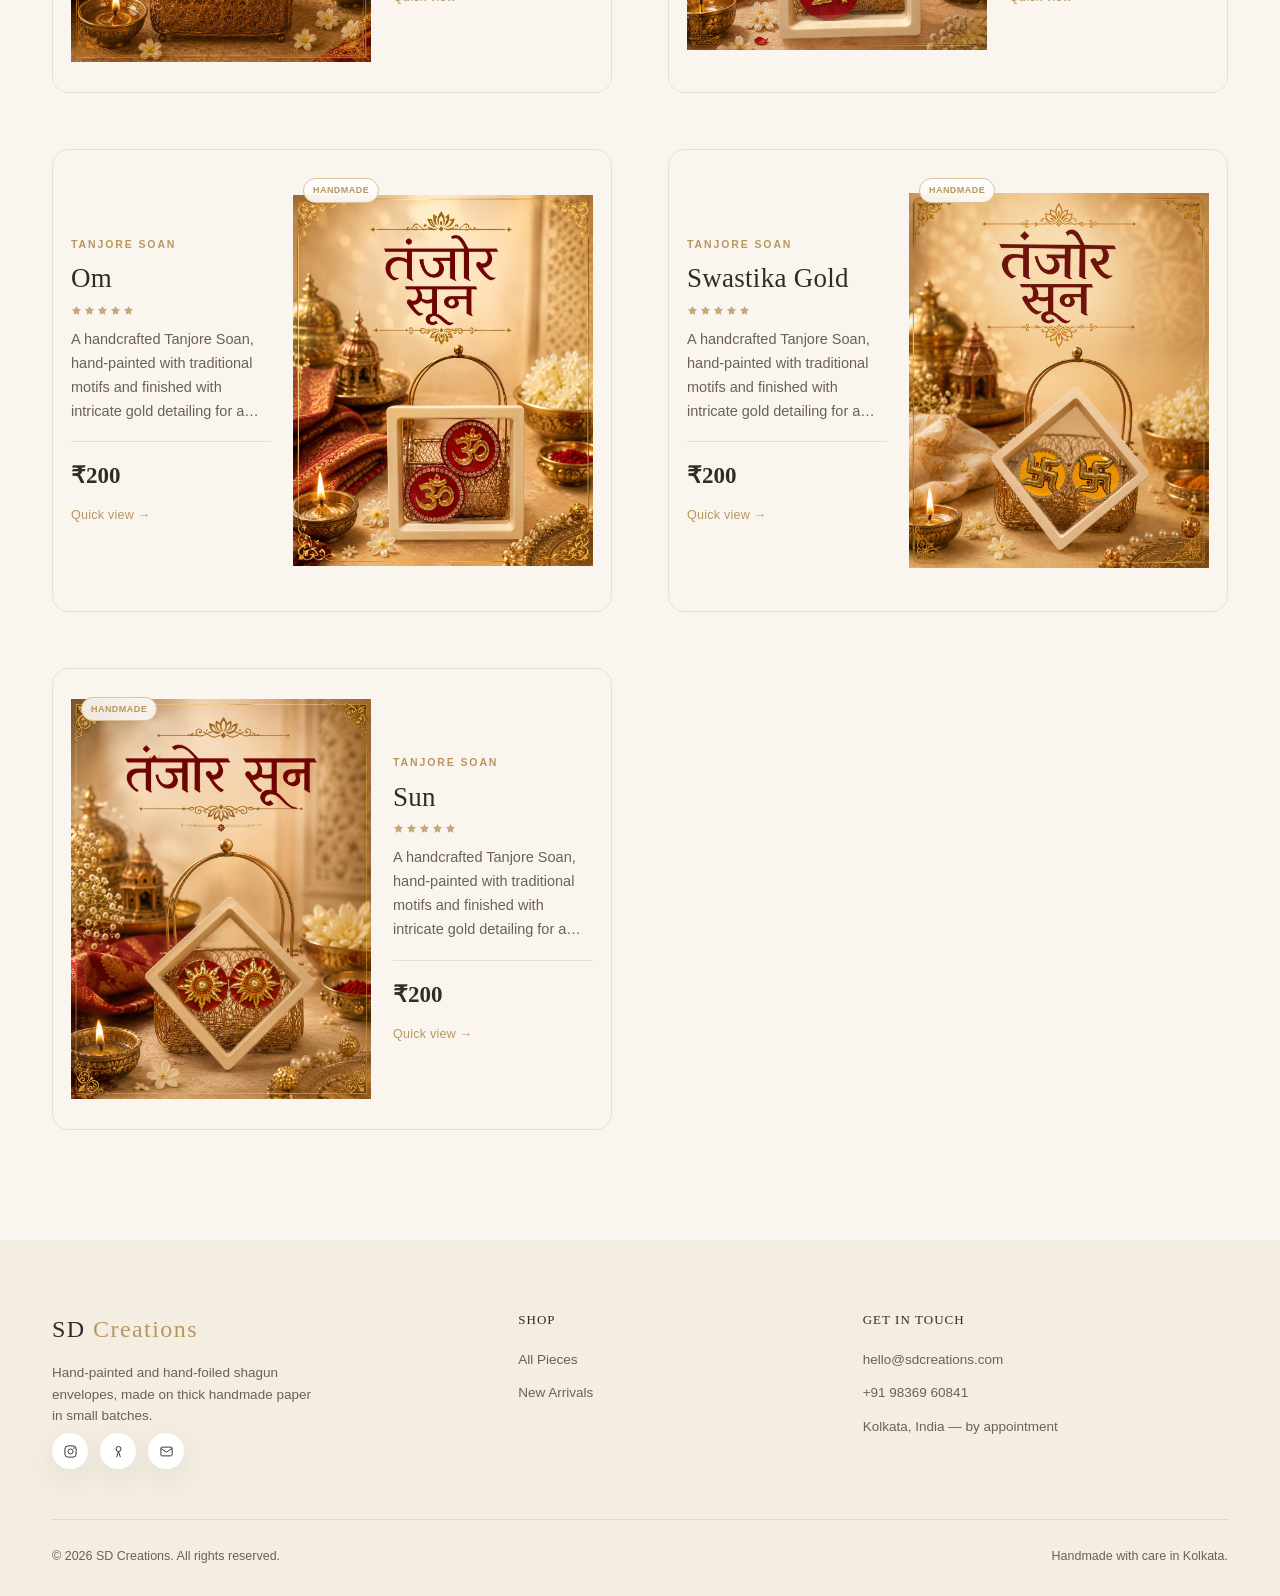
==== commit 128fb023: "updates" ====
--- a/index.html
+++ b/index.html
@@ -103,10 +103,10 @@
     <div class="section-head">
       <span class="eyebrow">The shop</span>
       <h2>Full collection</h2>
-      <p>Filter by occasion, sort by what matters to you, or search for a design by name.</p>
+      <p>Browse by piece, sort by what matters to you, or search for a design by name.</p>
     </div>
     <div class="shop-controls">
-      <div class="filter-chips" id="filterChips" role="group" aria-label="Filter by category"></div>
+      <div class="filter-chips" id="filterChips" role="group" aria-label="Filter by product"></div>
       <div class="shop-right">
         <div class="shop-search-wrap" id="shopSearchWrap">
           <button type="button" class="shop-search-toggle" id="shopSearchToggle" aria-label="Search products" aria-expanded="false">
--- a/styles.css
+++ b/styles.css
@@ -1,1032 +1,2402 @@
-  :root{
-    --cream:#faf6ef;
-    --ivory:#f4ede1;
-    --beige:#e9dcc6;
-    --white:#ffffff;
-    --gold:#b8975f;
-    --gold-light:#d9c39a;
-    --blush:#e3c2be;
-    --denim:#8296ab;
-    --denim-deep:#5c7086;
-    --ink:#332c24;
-    --ink-soft:#6b6154;
-    --shadow-soft: 0 10px 30px rgba(51,44,36,0.08);
-    --shadow-lift: 0 24px 48px rgba(51,44,36,0.16);
-    --radius-lg: 22px;
-    --radius-md: 16px;
-    --serif: 'Cormorant Garamond', serif;
-    --display: 'Marcellus', serif;
-    --sans: 'Inter', sans-serif;
-    /* The site's one signature motion curve — used everywhere something
+/* ============================================================
+   DESIGN TOKENS — the site's full palette, spacing scale, and
+   type stack in one place. Everything below reads from these
+   instead of hardcoding colors/fonts, so a brand tweak (e.g. a
+   new gold shade) only has to happen here.
+   ============================================================ */
+:root {
+  --cream: #faf6ef;
+  --ivory: #f4ede1;
+  --beige: #e9dcc6;
+  --white: #ffffff;
+  --gold: #b8975f;
+  --gold-light: #d9c39a;
+  --blush: #e3c2be;
+  --denim: #8296ab;
+  --denim-deep: #5c7086;
+  --ink: #332c24;
+  --ink-soft: #6b6154;
+  --shadow-soft: 0 10px 30px rgba(51, 44, 36, 0.08);
+  --shadow-lift: 0 24px 48px rgba(51, 44, 36, 0.16);
+  --radius-lg: 22px;
+  --radius-md: 16px;
+  --serif: 'Cormorant Garamond', serif;
+  --display: 'Marcellus', serif;
+  --sans: 'Inter', sans-serif;
+  /* The site's one signature motion curve — used everywhere something
        glides in (cards, panels, carousels) so easing stays consistent
        instead of each rule re-typing its own cubic-bezier. */
-    --ease: cubic-bezier(.22,.61,.36,1);
-  }
-  *{box-sizing:border-box; margin:0; padding:0;}
-  html{scroll-behavior:smooth;}
-  body{
-    font-family:var(--sans);
-    background:var(--cream);
-    color:var(--ink);
-    line-height:1.6;
-    overflow-x:hidden;
-  }
-  img{max-width:100%; display:block;}
-  a{text-decoration:none; color:inherit;}
-  button{font-family:inherit; border:none; cursor:pointer; background:none;}
-  /* Icon-only buttons/links use fill:none SVGs (arrows, X, circles) — by
+  --ease: cubic-bezier(0.22, 0.61, 0.36, 1);
+}
+
+/* ---------- BASE / RESET ---------- */
+* {
+  box-sizing: border-box;
+  margin: 0;
+  padding: 0;
+}
+html {
+  scroll-behavior: smooth;
+}
+body {
+  font-family: var(--sans);
+  background: var(--cream);
+  color: var(--ink);
+  line-height: 1.6;
+  overflow-x: hidden;
+}
+img {
+  max-width: 100%;
+  display: block;
+}
+a {
+  text-decoration: none;
+  color: inherit;
+}
+button {
+  font-family: inherit;
+  border: none;
+  cursor: pointer;
+  background: none;
+}
+/* Icon-only buttons/links use fill:none SVGs (arrows, X, circles) — by
      default only the painted stroke pixels are clickable, not the empty
      space inside the glyph, which made buttons feel like they only
      responded when tapped dead-center. Forcing the icon itself to ignore
      pointer events means every click/tap always resolves to the actual
      button or link underneath, across its full box. */
-  button svg, a svg{pointer-events:none;}
-  ::selection{background:var(--gold-light); color:var(--ink);}
-
-  /* Scrollbar */
-  ::-webkit-scrollbar {
-      width: 6px;
-  }
-
-  ::-webkit-scrollbar-track {
-      background: transparent;
-  }
-
-  ::-webkit-scrollbar-thumb {
-      background: #b89458;
-      border-radius: 999px;
-  }
-
-  .container{max-width:1240px; margin:0 auto; padding:0 32px;}
-  section{position:relative;}
-
-  h1,h2,h3,h4{font-family:var(--display); font-weight:400; letter-spacing:0.01em;}
-  .eyebrow{
-    font-family:var(--sans); text-transform:uppercase; letter-spacing:0.22em;
-    font-size:11px; color:var(--gold); font-weight:600;
-  }
-
-  /* ---------- Stitch divider (signature element) ---------- */
-  .stitch-divider{
-    width:100%; height:14px;
-    background-image: repeating-linear-gradient(90deg, var(--gold) 0 10px, transparent 10px 20px);
-    background-size: 20px 2px;
-    background-repeat: repeat-x;
-    background-position: center;
-    opacity:0.5;
-  }
-  .stitch-divider.tight{height:8px;}
-
-  /* ---------- NAVBAR ---------- */
-  .navbar{
-    position:fixed; top:0; left:0; right:0; z-index:1000;
-    padding:22px 0;
-    transition: all 0.45s var(--ease);
-  }
-  .navbar.scrolled{
-    background:rgba(255,255,255,0.75);
-    backdrop-filter: blur(16px) saturate(160%);
-    -webkit-backdrop-filter: blur(16px) saturate(160%);
-    box-shadow:0 4px 24px rgba(51,44,36,0.06);
-    padding:14px 0;
-  }
-  .nav-inner{display:flex; align-items:center; justify-content:space-between; max-width:1240px; margin:0 auto; padding:0 32px;}
-  .logo{font-family:var(--display); font-size:24px; letter-spacing:0.06em; color:var(--ink);}
-  .logo span{color:var(--gold);}
-  .nav-links{display:flex; gap:40px; list-style:none;}
-  .nav-links a{
-    font-size:14px; letter-spacing:0.03em; color:var(--ink); position:relative; padding-bottom:4px;
-  }
-  .nav-links a::after{
-    content:''; position:absolute; left:0; bottom:0; width:0; height:1px; background:var(--gold);
-    transition:width 0.35s ease;
-  }
-  .nav-links a:hover::after{width:100%;}
-  .nav-icons{display:flex; align-items:center; gap:22px;}
-
-  .hamburger{
-    display:none; flex-direction:column; justify-content:center; gap:5px; width:26px; height:20px; margin-left:6px;
-  }
-  .hamburger span{display:block; height:2px; width:100%; background:var(--ink); border-radius:2px; transition:transform 0.3s ease, opacity 0.3s ease;}
-  .hamburger.active span:nth-child(1){transform:translateY(7px) rotate(45deg);}
-  .hamburger.active span:nth-child(2){opacity:0;}
-  .hamburger.active span:nth-child(3){transform:translateY(-7px) rotate(-45deg);}
-
-  @media (max-width:920px){
-    .nav-links{
-      display:flex; flex-direction:column; gap:0;
-      position:fixed; left:0; right:0; top:var(--nav-h, 78px); z-index:999;
-      background:rgba(255,255,255,0.98); backdrop-filter:blur(16px);
-      box-shadow:0 16px 30px rgba(51,44,36,0.1);
-      max-height:0; overflow:hidden; opacity:0; padding:0 32px;
-      transition:max-height 0.4s var(--ease), opacity 0.3s ease, padding 0.4s ease;
-    }
-    .nav-links.open{max-height:360px; opacity:1; padding:18px 32px 26px;}
-    .nav-links li{width:100%;}
-    .nav-links a{display:block; padding:13px 0; font-size:15px; border-bottom:1px solid rgba(51,44,36,0.08);}
-    .nav-links a::after{display:none;}
-    .hamburger{display:flex;}
-  }
-  @media(max-width:480px){
-    .nav-inner{padding:0 18px;}
-    .nav-icons{gap:14px;}
-  }
-
-  /* ---------- HERO ---------- */
-  .hero{
-    min-height:100vh; display:flex; align-items:center; padding:140px 0 80px;
-    background:
-      radial-gradient(circle at 85% 20%, rgba(184,151,95,0.10), transparent 45%),
-      radial-gradient(circle at 10% 85%, rgba(227,194,190,0.25), transparent 40%),
-      var(--cream);
-  }
-  .hero-inner{
-    display:grid; grid-template-columns:1fr 1fr; gap:60px; align-items:center; max-width:1240px; margin:0 auto; padding:0 32px;
-  }
-  .hero-text .eyebrow{margin-bottom:18px; display:block;}
-  .hero-text h1{
-    font-size:clamp(40px,5.2vw,68px); line-height:1.05; color:var(--ink); margin-bottom:22px;
-    opacity:0; transform:translateY(24px); animation: heroUp 0.9s 0.15s var(--ease) forwards;
-  }
-  .hero-text h1 em{font-style:italic; color:var(--gold);}
-  .hero-text p{
-    font-size:17px; color:var(--ink-soft); max-width:420px; margin-bottom:36px;
-    opacity:0; transform:translateY(20px); animation: heroUp 0.9s 0.3s var(--ease) forwards;
-  }
-  .hero-btns{display:flex; gap:16px; opacity:0; transform:translateY(20px); animation: heroUp 0.9s 0.45s var(--ease) forwards;}
-  @keyframes heroUp{to{opacity:1; transform:translateY(0);}}
-
-  .btn-primary{
-    background:var(--ink); color:var(--white); padding:15px 32px; border-radius:100px; font-size:13px;
-    letter-spacing:0.06em; text-transform:uppercase; font-weight:500; position:relative; overflow:hidden;
-    transition: transform 0.35s ease, box-shadow 0.35s ease;
-  }
-  .btn-primary:hover{transform:translateY(-3px); box-shadow:var(--shadow-lift);}
-  .btn-secondary{
-    background:transparent; color:var(--ink); padding:15px 30px; border-radius:100px; font-size:13px;
-    letter-spacing:0.06em; text-transform:uppercase; font-weight:500; border:1px solid rgba(51,44,36,0.25);
-    transition: all 0.35s ease;
-  }
-  .btn-secondary:hover{border-color:var(--gold); color:var(--gold); background:var(--white);}
-
-  .ripple{position:relative; overflow:hidden;}
-  .ripple-circle{
-    position:absolute; border-radius:50%; background:rgba(255,255,255,0.5); transform:scale(0);
-    animation: rippleAnim 0.6s ease-out; pointer-events:none;
-  }
-  @keyframes rippleAnim{to{transform:scale(3); opacity:0;}}
-
-  .hero-visual{position:relative; display:flex; align-items:center; justify-content:center; perspective:1200px;}
-  .tilt-wrap{transition: transform 0.2s ease-out; transform-style:preserve-3d; width:100%; display:flex; justify-content:center; position:relative; padding:24px 0 34px;}
-
-  /* ---- Art stack — two framed Tanjore product photos layered like a
+button svg,
+a svg {
+  pointer-events: none;
+}
+::selection {
+  background: var(--gold-light);
+  color: var(--ink);
+}
+
+/* Scrollbar */
+::-webkit-scrollbar {
+  width: 6px;
+}
+
+::-webkit-scrollbar-track {
+  background: transparent;
+}
+
+::-webkit-scrollbar-thumb {
+  background: #b89458;
+  border-radius: 999px;
+}
+
+.container {
+  max-width: 1240px;
+  margin: 0 auto;
+  padding: 0 32px;
+}
+section {
+  position: relative;
+}
+
+h1,
+h2,
+h3,
+h4 {
+  font-family: var(--display);
+  font-weight: 400;
+  letter-spacing: 0.01em;
+}
+.eyebrow {
+  font-family: var(--sans);
+  text-transform: uppercase;
+  letter-spacing: 0.22em;
+  font-size: 11px;
+  color: var(--gold);
+  font-weight: 600;
+}
+
+/* ---------- Stitch divider (signature element) ---------- */
+.stitch-divider {
+  width: 100%;
+  height: 14px;
+  background-image: repeating-linear-gradient(90deg, var(--gold) 0 10px, transparent 10px 20px);
+  background-size: 20px 2px;
+  background-repeat: repeat-x;
+  background-position: center;
+  opacity: 0.5;
+}
+.stitch-divider.tight {
+  height: 8px;
+}
+
+/* ---------- NAVBAR ---------- */
+.navbar {
+  position: fixed;
+  top: 0;
+  left: 0;
+  right: 0;
+  z-index: 1000;
+  padding: 22px 0;
+  transition: all 0.45s var(--ease);
+}
+.navbar.scrolled {
+  background: rgba(255, 255, 255, 0.75);
+  backdrop-filter: blur(16px) saturate(160%);
+  -webkit-backdrop-filter: blur(16px) saturate(160%);
+  box-shadow: 0 4px 24px rgba(51, 44, 36, 0.06);
+  padding: 14px 0;
+}
+.nav-inner {
+  display: flex;
+  align-items: center;
+  justify-content: space-between;
+  max-width: 1240px;
+  margin: 0 auto;
+  padding: 0 32px;
+}
+.logo {
+  font-family: var(--display);
+  font-size: 24px;
+  letter-spacing: 0.06em;
+  color: var(--ink);
+}
+.logo span {
+  color: var(--gold);
+}
+.nav-links {
+  display: flex;
+  gap: 40px;
+  list-style: none;
+}
+.nav-links a {
+  font-size: 14px;
+  letter-spacing: 0.03em;
+  color: var(--ink);
+  position: relative;
+  padding-bottom: 4px;
+}
+.nav-links a::after {
+  content: '';
+  position: absolute;
+  left: 0;
+  bottom: 0;
+  width: 0;
+  height: 1px;
+  background: var(--gold);
+  transition: width 0.35s ease;
+}
+.nav-links a:hover::after {
+  width: 100%;
+}
+.nav-icons {
+  display: flex;
+  align-items: center;
+  gap: 22px;
+}
+
+.hamburger {
+  display: none;
+  flex-direction: column;
+  justify-content: center;
+  gap: 5px;
+  width: 26px;
+  height: 20px;
+  margin-left: 6px;
+}
+.hamburger span {
+  display: block;
+  height: 2px;
+  width: 100%;
+  background: var(--ink);
+  border-radius: 2px;
+  transition:
+    transform 0.3s ease,
+    opacity 0.3s ease;
+}
+.hamburger.active span:nth-child(1) {
+  transform: translateY(7px) rotate(45deg);
+}
+.hamburger.active span:nth-child(2) {
+  opacity: 0;
+}
+.hamburger.active span:nth-child(3) {
+  transform: translateY(-7px) rotate(-45deg);
+}
+
+@media (max-width: 920px) {
+  .nav-links {
+    display: flex;
+    flex-direction: column;
+    gap: 0;
+    position: fixed;
+    left: 0;
+    right: 0;
+    top: var(--nav-h, 78px);
+    z-index: 999;
+    background: rgba(255, 255, 255, 0.98);
+    backdrop-filter: blur(16px);
+    box-shadow: 0 16px 30px rgba(51, 44, 36, 0.1);
+    max-height: 0;
+    overflow: hidden;
+    opacity: 0;
+    padding: 0 32px;
+    transition:
+      max-height 0.4s var(--ease),
+      opacity 0.3s ease,
+      padding 0.4s ease;
+  }
+  .nav-links.open {
+    max-height: 360px;
+    opacity: 1;
+    padding: 18px 32px 26px;
+  }
+  .nav-links li {
+    width: 100%;
+  }
+  .nav-links a {
+    display: block;
+    padding: 13px 0;
+    font-size: 15px;
+    border-bottom: 1px solid rgba(51, 44, 36, 0.08);
+  }
+  .nav-links a::after {
+    display: none;
+  }
+  .hamburger {
+    display: flex;
+  }
+}
+@media (max-width: 480px) {
+  .nav-inner {
+    padding: 0 18px;
+  }
+  .nav-icons {
+    gap: 14px;
+  }
+}
+
+/* ---------- HERO ---------- */
+.hero {
+  min-height: 100vh;
+  display: flex;
+  align-items: center;
+  padding: 140px 0 80px;
+  background:
+    radial-gradient(circle at 85% 20%, rgba(184, 151, 95, 0.1), transparent 45%),
+    radial-gradient(circle at 10% 85%, rgba(227, 194, 190, 0.25), transparent 40%), var(--cream);
+}
+.hero-inner {
+  display: grid;
+  grid-template-columns: 1fr 1fr;
+  gap: 60px;
+  align-items: center;
+  max-width: 1240px;
+  margin: 0 auto;
+  padding: 0 32px;
+}
+.hero-text .eyebrow {
+  margin-bottom: 18px;
+  display: block;
+}
+.hero-text h1 {
+  font-size: clamp(40px, 5.2vw, 68px);
+  line-height: 1.05;
+  color: var(--ink);
+  margin-bottom: 22px;
+  opacity: 0;
+  transform: translateY(24px);
+  animation: heroUp 0.9s 0.15s var(--ease) forwards;
+}
+.hero-text h1 em {
+  font-style: italic;
+  color: var(--gold);
+}
+.hero-text p {
+  font-size: 17px;
+  color: var(--ink-soft);
+  max-width: 420px;
+  margin-bottom: 36px;
+  opacity: 0;
+  transform: translateY(20px);
+  animation: heroUp 0.9s 0.3s var(--ease) forwards;
+}
+.hero-btns {
+  display: flex;
+  gap: 16px;
+  opacity: 0;
+  transform: translateY(20px);
+  animation: heroUp 0.9s 0.45s var(--ease) forwards;
+}
+@keyframes heroUp {
+  to {
+    opacity: 1;
+    transform: translateY(0);
+  }
+}
+
+.btn-primary {
+  background: var(--ink);
+  color: var(--white);
+  padding: 15px 32px;
+  border-radius: 100px;
+  font-size: 13px;
+  letter-spacing: 0.06em;
+  text-transform: uppercase;
+  font-weight: 500;
+  position: relative;
+  overflow: hidden;
+  transition:
+    transform 0.35s ease,
+    box-shadow 0.35s ease;
+}
+.btn-primary:hover {
+  transform: translateY(-3px);
+  box-shadow: var(--shadow-lift);
+}
+.btn-secondary {
+  background: transparent;
+  color: var(--ink);
+  padding: 15px 30px;
+  border-radius: 100px;
+  font-size: 13px;
+  letter-spacing: 0.06em;
+  text-transform: uppercase;
+  font-weight: 500;
+  border: 1px solid rgba(51, 44, 36, 0.25);
+  transition: all 0.35s ease;
+}
+.btn-secondary:hover {
+  border-color: var(--gold);
+  color: var(--gold);
+  background: var(--white);
+}
+
+.ripple {
+  position: relative;
+  overflow: hidden;
+}
+.ripple-circle {
+  position: absolute;
+  border-radius: 50%;
+  background: rgba(255, 255, 255, 0.5);
+  transform: scale(0);
+  animation: rippleAnim 0.6s ease-out;
+  pointer-events: none;
+}
+@keyframes rippleAnim {
+  to {
+    transform: scale(3);
+    opacity: 0;
+  }
+}
+
+.hero-visual {
+  position: relative;
+  display: flex;
+  align-items: center;
+  justify-content: center;
+  perspective: 1200px;
+}
+.tilt-wrap {
+  transition: transform 0.2s ease-out;
+  transform-style: preserve-3d;
+  width: 100%;
+  display: flex;
+  justify-content: center;
+  position: relative;
+  padding: 24px 0 34px;
+}
+
+/* ---- Art stack — two framed Tanjore product photos layered like a
      small hand-arranged display, standing in for the old envelope
      visual. Real catalog photography (same files used in the shop),
      so this stays truthful to what's actually sold. ---- */
-  .art-stack{position:relative; width:100%; max-width:440px; aspect-ratio:4/3.4;}
-  .art-ring{
-    position:absolute; top:-6%; right:-8%; width:74%; aspect-ratio:1/1;
-    border-radius:50%; border:1.5px dashed rgba(184,151,95,0.4);
-    pointer-events:none;
-  }
-  .art-frame{
-    position:absolute; border-radius:14px; background:var(--white); padding:9px;
-    box-shadow:var(--shadow-lift); border:1px solid rgba(184,151,95,0.35); overflow:hidden;
-  }
-  .art-frame img{width:100%; height:100%; object-fit:cover; border-radius:8px; display:block;}
-  .art-frame-back{
-    width:50%; aspect-ratio:1/1; left:0; bottom:0; z-index:1;
-    transform:rotate(-7deg); opacity:0.97;
-  }
-  .art-frame-main{
-    width:68%; aspect-ratio:4/3.1; right:0; top:4%; z-index:2;
-    transform:rotate(3deg);
-    animation: floatSlow 6s ease-in-out infinite;
-  }
-  @keyframes floatSlow{0%,100%{transform:translateY(0) rotate(3deg);} 50%{transform:translateY(-14px) rotate(1.5deg);}}
-  /* A small cluster of gold-foil dots in the corner of the main
+.art-stack {
+  position: relative;
+  width: 100%;
+  max-width: 440px;
+  aspect-ratio: 4/3.4;
+}
+.art-ring {
+  position: absolute;
+  top: -6%;
+  right: -8%;
+  width: 74%;
+  aspect-ratio: 1/1;
+  border-radius: 50%;
+  border: 1.5px dashed rgba(184, 151, 95, 0.4);
+  pointer-events: none;
+}
+.art-frame {
+  position: absolute;
+  border-radius: 14px;
+  background: var(--white);
+  padding: 9px;
+  box-shadow: var(--shadow-lift);
+  border: 1px solid rgba(184, 151, 95, 0.35);
+  overflow: hidden;
+}
+.art-frame img {
+  width: 100%;
+  height: 100%;
+  object-fit: cover;
+  border-radius: 8px;
+  display: block;
+}
+.art-frame-back {
+  width: 50%;
+  aspect-ratio: 1/1;
+  left: 0;
+  bottom: 0;
+  z-index: 1;
+  transform: rotate(-7deg);
+  opacity: 0.97;
+}
+.art-frame-main {
+  width: 68%;
+  aspect-ratio: 4/3.1;
+  right: 0;
+  top: 4%;
+  z-index: 2;
+  transform: rotate(3deg);
+  animation: floatSlow 6s ease-in-out infinite;
+}
+@keyframes floatSlow {
+  0%,
+  100% {
+    transform: translateY(0) rotate(3deg);
+  }
+  50% {
+    transform: translateY(-14px) rotate(1.5deg);
+  }
+}
+/* A small cluster of gold-foil dots in the corner of the main
      photo — a restrained nod to the gold-leaf detailing on the
      pieces themselves, rather than a literal motif illustration. */
-  .art-gold-dots{position:absolute; top:14px; left:14px; z-index:2;}
-  .art-gold-dots i{
-    position:absolute; border-radius:50%; display:block;
-    background:linear-gradient(160deg, var(--gold-light), var(--gold));
-    box-shadow:0 2px 4px rgba(0,0,0,0.18);
-  }
-  .art-gold-dots i:nth-child(1){width:10px; height:10px; top:0; left:0;}
-  .art-gold-dots i:nth-child(2){width:6px; height:6px; top:14px; left:10px; opacity:0.85;}
-  .art-gold-dots i:nth-child(3){width:4px; height:4px; top:2px; left:16px; opacity:0.7;}
-  .gold-medallion{
-    position:absolute; left:4%; bottom:-4%; z-index:3;
-    width:60px; height:60px; border-radius:50%;
-    background: radial-gradient(circle at 35% 30%, #e7c07f, #b8975f 65%, #93712f 100%);
-    box-shadow:0 6px 14px rgba(0,0,0,0.22), inset 0 2px 4px rgba(255,255,255,0.35);
-    display:flex; align-items:center; justify-content:center;
-  }
-  .gold-medallion::before{
-    content: attr(data-initials); font-family:var(--display); font-size:16px; color:rgba(255,255,255,0.92); letter-spacing:0.04em;
-  }
-  .float-shape{
-    position:absolute; border-radius:50%; opacity:0.5; filter:blur(1px);
-    animation: driftShape 9s ease-in-out infinite;
-  }
-  .float-shape.s1{width:16px; height:16px; background:var(--gold); top:8%; left:4%; animation-delay:0s;}
-  .float-shape.s2{width:10px; height:10px; background:var(--blush); bottom:6%; left:12%; animation-delay:1.4s;}
-  .float-shape.s3{width:12px; height:12px; background:var(--denim); top:70%; right:2%; animation-delay:2.6s;}
-  @keyframes driftShape{0%,100%{transform:translateY(0);} 50%{transform:translateY(-18px);}}
-
-  .scroll-cue{
-    position:absolute; bottom:28px; left:50%; transform:translateX(-50%); font-size:11px; letter-spacing:0.15em;
-    text-transform:uppercase; color:var(--ink-soft); display:flex; flex-direction:column; align-items:center; gap:8px;
-  }
-  .scroll-cue .line{width:1px; height:34px; background:linear-gradient(var(--gold), transparent); animation:scrollLine 1.8s ease-in-out infinite;}
-  @keyframes scrollLine{0%{transform:scaleY(0); transform-origin:top;} 50%{transform:scaleY(1); transform-origin:top;} 51%{transform-origin:bottom;} 100%{transform:scaleY(0); transform-origin:bottom;}}
-
-  @media(max-width:860px){
-    .hero-inner{grid-template-columns:1fr; text-align:center;}
-    .hero-text p{margin-left:auto; margin-right:auto;}
-    .hero-btns{justify-content:center;}
-  }
-
-  /* ---------- fade up on scroll ---------- */
-  .reveal{opacity:0; transform:translateY(36px); transition:opacity 0.8s ease, transform 0.8s var(--ease);}
-  .reveal.in{opacity:1; transform:translateY(0);}
-
-  /* ---------- SECTION HEADERS ---------- */
-  .section-head{text-align:center; max-width:600px; margin:0 auto 56px;}
-  .section-head .eyebrow{display:block; margin-bottom:14px;}
-  .section-head h2{font-size:clamp(30px,4vw,44px); color:var(--ink); margin-bottom:14px;}
-  .section-head p{color:var(--ink-soft); font-size:15.5px;}
-
-  section.pad{padding:110px 0;}
-
-  /* ============================================================
+.art-gold-dots {
+  position: absolute;
+  top: 14px;
+  left: 14px;
+  z-index: 2;
+}
+.art-gold-dots i {
+  position: absolute;
+  border-radius: 50%;
+  display: block;
+  background: linear-gradient(160deg, var(--gold-light), var(--gold));
+  box-shadow: 0 2px 4px rgba(0, 0, 0, 0.18);
+}
+.art-gold-dots i:nth-child(1) {
+  width: 10px;
+  height: 10px;
+  top: 0;
+  left: 0;
+}
+.art-gold-dots i:nth-child(2) {
+  width: 6px;
+  height: 6px;
+  top: 14px;
+  left: 10px;
+  opacity: 0.85;
+}
+.art-gold-dots i:nth-child(3) {
+  width: 4px;
+  height: 4px;
+  top: 2px;
+  left: 16px;
+  opacity: 0.7;
+}
+.gold-medallion {
+  position: absolute;
+  left: 4%;
+  bottom: -4%;
+  z-index: 3;
+  width: 60px;
+  height: 60px;
+  border-radius: 50%;
+  background: radial-gradient(circle at 35% 30%, #e7c07f, #b8975f 65%, #93712f 100%);
+  box-shadow:
+    0 6px 14px rgba(0, 0, 0, 0.22),
+    inset 0 2px 4px rgba(255, 255, 255, 0.35);
+  display: flex;
+  align-items: center;
+  justify-content: center;
+}
+.gold-medallion::before {
+  content: attr(data-initials);
+  font-family: var(--display);
+  font-size: 16px;
+  color: rgba(255, 255, 255, 0.92);
+  letter-spacing: 0.04em;
+}
+.float-shape {
+  position: absolute;
+  border-radius: 50%;
+  opacity: 0.5;
+  filter: blur(1px);
+  animation: driftShape 9s ease-in-out infinite;
+}
+.float-shape.s1 {
+  width: 16px;
+  height: 16px;
+  background: var(--gold);
+  top: 8%;
+  left: 4%;
+  animation-delay: 0s;
+}
+.float-shape.s2 {
+  width: 10px;
+  height: 10px;
+  background: var(--blush);
+  bottom: 6%;
+  left: 12%;
+  animation-delay: 1.4s;
+}
+.float-shape.s3 {
+  width: 12px;
+  height: 12px;
+  background: var(--denim);
+  top: 70%;
+  right: 2%;
+  animation-delay: 2.6s;
+}
+@keyframes driftShape {
+  0%,
+  100% {
+    transform: translateY(0);
+  }
+  50% {
+    transform: translateY(-18px);
+  }
+}
+
+.scroll-cue {
+  position: absolute;
+  bottom: 28px;
+  left: 50%;
+  transform: translateX(-50%);
+  font-size: 11px;
+  letter-spacing: 0.15em;
+  text-transform: uppercase;
+  color: var(--ink-soft);
+  display: flex;
+  flex-direction: column;
+  align-items: center;
+  gap: 8px;
+}
+.scroll-cue .line {
+  width: 1px;
+  height: 34px;
+  background: linear-gradient(var(--gold), transparent);
+  animation: scrollLine 1.8s ease-in-out infinite;
+}
+@keyframes scrollLine {
+  0% {
+    transform: scaleY(0);
+    transform-origin: top;
+  }
+  50% {
+    transform: scaleY(1);
+    transform-origin: top;
+  }
+  51% {
+    transform-origin: bottom;
+  }
+  100% {
+    transform: scaleY(0);
+    transform-origin: bottom;
+  }
+}
+
+@media (max-width: 860px) {
+  .hero-inner {
+    grid-template-columns: 1fr;
+    text-align: center;
+  }
+  .hero-text p {
+    margin-left: auto;
+    margin-right: auto;
+  }
+  .hero-btns {
+    justify-content: center;
+  }
+}
+
+/* ---------- fade up on scroll ---------- */
+.reveal {
+  opacity: 0;
+  transform: translateY(36px);
+  transition:
+    opacity 0.8s ease,
+    transform 0.8s var(--ease);
+}
+.reveal.in {
+  opacity: 1;
+  transform: translateY(0);
+}
+
+/* ---------- SECTION HEADERS ---------- */
+.section-head {
+  text-align: center;
+  max-width: 600px;
+  margin: 0 auto 56px;
+}
+.section-head .eyebrow {
+  display: block;
+  margin-bottom: 14px;
+}
+.section-head h2 {
+  font-size: clamp(30px, 4vw, 44px);
+  color: var(--ink);
+  margin-bottom: 14px;
+}
+.section-head p {
+  color: var(--ink-soft);
+  font-size: 15.5px;
+}
+
+section.pad {
+  padding: 110px 0;
+}
+
+/* ============================================================
      EDITORIAL CATALOGUE — full replacement of the old card grid.
-     No cards, no shadows, no floating panels: each product is a flat
-     horizontal image/info pair, two per row on desktop. Direction
-     alternates every row (both items in a row face the same way),
-     driven purely by :nth-child so it re-flows correctly for
-     whatever subset filtering/search/sort leaves in the DOM.
+     Each product is a flat horizontal image/info pair, two per row
+     on desktop, with a thin individual border so each one still
+     reads as its own bounded card without a heavy background,
+     shadow, or thick outline. Direction alternates every row (both
+     items in a row face the same way), driven purely by :nth-child
+     so it re-flows correctly for whatever subset filtering/search/
+     sort leaves in the DOM.
      ============================================================ */
-  .catalogue-grid{
-    display:grid; grid-template-columns:repeat(2,1fr);
-    column-gap:56px; row-gap:56px;
-  }
-
-  .catalogue-item{
-    display:grid; grid-template-columns:3fr 2fr;
-    align-items:center; gap:22px;
-    cursor:pointer;
-  }
-  .catalogue-item:focus-visible{
-    outline:2px solid var(--gold); outline-offset:8px; border-radius:4px;
-  }
-
-  .catalogue-media{
-    position:relative; overflow:hidden;
-    width:100%; aspect-ratio:1/1.4142; /* A4 portrait — a box the image is fit within, never stretched to */
-    border-radius:10px;
-  }
-
-  .catalogue-slide-track{display:flex; width:100%; height:100%; transition:transform 1.4s var(--ease);}
-  .catalogue-slide{position:relative; flex:0 0 100%; width:100%; height:100%;}
-  .swatch{width:100%; height:100%; position:relative;}
-  .swatch::before{content:''; position:absolute; inset:0; background-image: repeating-linear-gradient(0deg, rgba(255,255,255,0.05) 0 2px, transparent 2px 6px);}
-
-  /* The image itself: contained (never cropped/stretched/distorted),
+.catalogue-grid {
+  display: grid;
+  grid-template-columns: repeat(2, 1fr);
+  column-gap: 56px;
+  row-gap: 56px;
+}
+
+.catalogue-item {
+  display: grid;
+  grid-template-columns: 3fr 2fr;
+  align-items: center;
+  gap: 22px;
+  cursor: pointer;
+  border: 1px solid rgba(51, 44, 36, 0.1);
+  border-radius: 16px;
+  padding: 18px;
+}
+.catalogue-item:focus-visible {
+  outline: 2px solid var(--gold);
+  outline-offset: 8px;
+  border-radius: 4px;
+}
+
+.catalogue-media {
+  position: relative;
+  overflow: hidden;
+  width: 100%;
+  aspect-ratio: 1/1.4142; /* A4 portrait — a box the image is fit within, never stretched to */
+  border-radius: 10px;
+}
+
+.catalogue-slide-track {
+  display: flex;
+  width: 100%;
+  height: 100%;
+  transition: transform 1.4s var(--ease);
+}
+.catalogue-slide {
+  position: relative;
+  flex: 0 0 100%;
+  width: 100%;
+  height: 100%;
+}
+.swatch {
+  width: 100%;
+  height: 100%;
+  position: relative;
+}
+.swatch::before {
+  content: '';
+  position: absolute;
+  inset: 0;
+  background-image: repeating-linear-gradient(
+    0deg,
+    rgba(255, 255, 255, 0.05) 0 2px,
+    transparent 2px 6px
+  );
+}
+
+/* The image itself: contained (never cropped/stretched/distorted),
      centered within the A4 box above. A slightly wider real photo
      letterboxes rather than losing any of the image. */
-  .catalogue-media .product-img{
-    width:100%; height:100%; object-fit:contain; display:block;
-  }
-
-  .badges{position:absolute; top:10px; left:10px; display:flex; flex-direction:column; gap:5px; z-index:3;}
-  .badge{
-    font-size:9px; letter-spacing:0.05em; text-transform:uppercase; padding:4px 9px; border-radius:100px; font-weight:600;
-    backdrop-filter:blur(6px);
-  }
-  .badge.handmade{background:rgba(255,255,255,0.85); color:var(--gold); border:1px solid var(--gold-light);}
-  .badge.limited{background:rgba(51,44,36,0.85); color:var(--white);}
-  .badge.designs-badge{
-    position:absolute; top:10px; right:10px; z-index:3;
-    background:var(--ink); color:var(--white); border:none;
-  }
-
-  .catalogue-info{display:flex; flex-direction:column;}
-  .catalogue-eyebrow{font-size:10.5px; letter-spacing:0.18em; text-transform:uppercase; color:var(--gold); margin-bottom:10px; font-weight:600;}
-  .catalogue-name{font-size:27px; line-height:1.2; color:var(--ink); margin-bottom:10px; text-decoration:none;}
-  .stars{display:flex; gap:2px; margin-bottom:12px; opacity:0.82;}
-  .stars svg{width:11px; height:11px; fill:var(--gold);}
-  /* 3-4 lines max, however long the source text is — clamped by
+.catalogue-media .product-img {
+  width: 100%;
+  height: 100%;
+  object-fit: contain;
+  display: block;
+}
+
+.badges {
+  position: absolute;
+  top: 10px;
+  left: 10px;
+  display: flex;
+  flex-direction: column;
+  gap: 5px;
+  z-index: 3;
+}
+.badge {
+  font-size: 9px;
+  letter-spacing: 0.05em;
+  text-transform: uppercase;
+  padding: 4px 9px;
+  border-radius: 100px;
+  font-weight: 600;
+  backdrop-filter: blur(6px);
+}
+.badge.handmade {
+  background: rgba(255, 255, 255, 0.85);
+  color: var(--gold);
+  border: 1px solid var(--gold-light);
+}
+.badge.limited {
+  background: rgba(51, 44, 36, 0.85);
+  color: var(--white);
+}
+.badge.designs-badge {
+  position: absolute;
+  top: 10px;
+  right: 10px;
+  z-index: 3;
+  background: var(--ink);
+  color: var(--white);
+  border: none;
+}
+
+.catalogue-info {
+  display: flex;
+  flex-direction: column;
+}
+.catalogue-eyebrow {
+  font-size: 10.5px;
+  letter-spacing: 0.18em;
+  text-transform: uppercase;
+  color: var(--gold);
+  margin-bottom: 10px;
+  font-weight: 600;
+}
+.catalogue-name {
+  font-size: 27px;
+  line-height: 1.2;
+  color: var(--ink);
+  margin-bottom: 10px;
+  text-decoration: none;
+}
+.stars {
+  display: flex;
+  gap: 2px;
+  margin-bottom: 12px;
+  opacity: 0.82;
+}
+.stars svg {
+  width: 11px;
+  height: 11px;
+  fill: var(--gold);
+}
+/* 3-4 lines max, however long the source text is — clamped by
      layout (never a raw character count), so it never lands mid-word. */
-  .catalogue-desc{
-    font-size:14.5px; color:var(--ink-soft); line-height:1.65; margin-bottom:18px; max-width:44ch;
-    display:-webkit-box; -webkit-box-orient:vertical; -webkit-line-clamp:4; overflow:hidden;
-  }
-  .catalogue-footer{
-    display:flex; flex-direction:column; align-items:flex-start; gap:10px;
-    margin-top:auto; padding-top:16px; border-top:1px solid rgba(51,44,36,0.1);
-  }
-  .price-group{display:flex; align-items:baseline; gap:8px;}
-  .price{font-family:var(--display); font-size:23px; font-weight:600; color:var(--ink);}
-  .price-original{font-size:12px; color:var(--ink-soft); text-decoration:line-through; opacity:0.8;}
-  .catalogue-link{
-    font-size:12.5px; letter-spacing:0.02em; color:var(--gold); text-decoration:none;
-  }
-
-  /* Premium hover — gated to pointer:fine so touch devices never get
+.catalogue-desc {
+  font-size: 14.5px;
+  color: var(--ink-soft);
+  line-height: 1.65;
+  margin-bottom: 18px;
+  max-width: 44ch;
+  display: -webkit-box;
+  -webkit-box-orient: vertical;
+  -webkit-line-clamp: 4;
+  overflow: hidden;
+}
+.catalogue-footer {
+  display: flex;
+  flex-direction: column;
+  align-items: flex-start;
+  gap: 10px;
+  margin-top: auto;
+  padding-top: 16px;
+  border-top: 1px solid rgba(51, 44, 36, 0.1);
+}
+.price-group {
+  display: flex;
+  align-items: baseline;
+  gap: 8px;
+}
+.price {
+  font-family: var(--display);
+  font-size: 23px;
+  font-weight: 600;
+  color: var(--ink);
+}
+.catalogue-link {
+  font-size: 12.5px;
+  letter-spacing: 0.02em;
+  color: var(--gold);
+  text-decoration: none;
+}
+
+/* Premium hover — gated to pointer:fine so touch devices never get
      a stuck hover state and just keep the plain, clean layout. Kept
      deliberately quiet: a hair of zoom, a soft lift, a touch of
      brightness, a quiet color/weight shift on the title. No
      underline, no scale you'd consciously notice, no heavy shadow. */
-  @media (hover:hover) and (pointer:fine){
-    .catalogue-media{
-      transition:transform 300ms var(--ease), box-shadow 300ms var(--ease);
-    }
-    .catalogue-media .product-img,
-    .catalogue-media .swatch{
-      transition:transform 300ms var(--ease), filter 300ms var(--ease);
-    }
-    .catalogue-name{transition:color 250ms var(--ease), font-weight 250ms var(--ease);}
-    .catalogue-link{transition:color 250ms var(--ease);}
-
-    .catalogue-item:hover .catalogue-media,
-    .catalogue-item:focus-visible .catalogue-media{
-      transform:translateY(-3px);
-      box-shadow:0 14px 30px rgba(51,44,36,0.1);
-    }
-    .catalogue-item:hover .catalogue-media .product-img,
-    .catalogue-item:hover .catalogue-media .swatch,
-    .catalogue-item:focus-visible .catalogue-media .product-img,
-    .catalogue-item:focus-visible .catalogue-media .swatch{
-      transform:scale(1.02);
-      filter:brightness(1.03);
-    }
-    .catalogue-item:hover .catalogue-name,
-    .catalogue-item:focus-visible .catalogue-name{
-      color:var(--gold); font-weight:600;
-    }
-    .catalogue-item:hover .catalogue-link,
-    .catalogue-item:focus-visible .catalogue-link{
-      color:var(--ink);
-    }
-  }
-
-  /* Row alternation — pattern repeats every 4 items (2 rows): items
+@media (hover: hover) and (pointer: fine) {
+  .catalogue-item {
+    transition: border-color 300ms var(--ease);
+  }
+  .catalogue-media {
+    transition:
+      transform 300ms var(--ease),
+      box-shadow 300ms var(--ease);
+  }
+  .catalogue-media .product-img,
+  .catalogue-media .swatch {
+    transition:
+      transform 300ms var(--ease),
+      filter 300ms var(--ease);
+  }
+  .catalogue-name {
+    transition: color 250ms var(--ease);
+  }
+  .catalogue-link {
+    transition: color 250ms var(--ease);
+  }
+  .catalogue-link-arrow {
+    display: inline-block;
+    transition: transform 250ms var(--ease);
+  }
+
+  .catalogue-item:hover,
+  .catalogue-item:focus-visible {
+    border-color: var(--gold-light);
+  }
+  .catalogue-item:hover .catalogue-media,
+  .catalogue-item:focus-visible .catalogue-media {
+    transform: translateY(-3px);
+    box-shadow: 0 14px 30px rgba(51, 44, 36, 0.1);
+  }
+  .catalogue-item:hover .catalogue-media .product-img,
+  .catalogue-item:hover .catalogue-media .swatch,
+  .catalogue-item:focus-visible .catalogue-media .product-img,
+  .catalogue-item:focus-visible .catalogue-media .swatch {
+    transform: scale(1.02);
+    filter: brightness(1.03);
+  }
+  .catalogue-item:hover .catalogue-name,
+  .catalogue-item:focus-visible .catalogue-name {
+    color: var(--gold);
+  }
+  .catalogue-item:hover .catalogue-link,
+  .catalogue-item:focus-visible .catalogue-link {
+    color: var(--ink);
+  }
+  .catalogue-item:hover .catalogue-link-arrow,
+  .catalogue-item:focus-visible .catalogue-link-arrow {
+    transform: translateX(4px);
+  }
+}
+
+/* Row alternation — pattern repeats every 4 items (2 rows): items
      1-2 read image-left, items 3-4 read image-right, then repeats.
      Both items sharing a row always match. */
-  .catalogue-item:nth-child(4n+3),
-  .catalogue-item:nth-child(4n){
-    grid-template-columns:2fr 3fr;
-  }
-  .catalogue-item:nth-child(4n+3) .catalogue-media,
-  .catalogue-item:nth-child(4n) .catalogue-media{
-    order:2;
-  }
-  .catalogue-item:nth-child(4n+3) .catalogue-info,
-  .catalogue-item:nth-child(4n) .catalogue-info{
-    order:1;
-  }
-
-  /* swatch color variants */
-  .sw-1{background:linear-gradient(135deg,#efe6d3,#5c7a68);}
-  .sw-2{background:linear-gradient(135deg,#d8a355,#e08a4b);}
-  .sw-3{background:linear-gradient(135deg,#f4ede1,#d9a9a0);}
-  .sw-4{background:linear-gradient(135deg,#aac2d4,#e6c9c1);}
-  .sw-5{background:linear-gradient(135deg,#7a2f30,#d8a355);}
-  .sw-6{background:linear-gradient(135deg,#f4ede1,#dcc7cd);}
-  .sw-icon{
-    position:absolute; inset:0; display:flex; align-items:center; justify-content:center;
-  }
-  .sw-icon svg{width:46%; height:46%; opacity:0.85;}
-
-
-  /* ---------- SHOP CONTROLS ---------- */
-  .shop-controls{
-    display:flex; flex-wrap:wrap; gap:16px; align-items:center; justify-content:space-between; margin-bottom:44px;
-  }
-  .filter-chips{display:flex; gap:10px; flex-wrap:wrap;}
-  .chip{
-    padding:9px 20px; border-radius:100px; font-size:13px; border:1px solid rgba(51,44,36,0.18); color:var(--ink-soft);
-    transition: all 0.3s ease;
-  }
-  .chip.active, .chip:hover{background:var(--ink); color:var(--white); border-color:var(--ink);}
-  .shop-right{display:flex; gap:14px; align-items:center;}
-
-  /* ---------- SHOP SEARCH — closed icon that expands cleanly on click ---------- */
-  .shop-search-wrap{position:relative; display:flex; align-items:center;}
-  .shop-search-toggle{
-    width:38px; height:38px; border-radius:50%; flex-shrink:0;
-    border:1px solid rgba(51,44,36,0.18); background:var(--white); color:var(--ink);
-    display:flex; align-items:center; justify-content:center;
-    transition: opacity 0.25s ease, transform 0.25s ease, border-color 0.25s ease, color 0.25s ease;
-  }
-  .shop-search-toggle svg{width:16px; height:16px;}
-  .shop-search-toggle:hover{border-color:var(--gold); color:var(--gold);}
-  .shop-search-wrap.open .shop-search-toggle{opacity:0; transform:scale(0.7); pointer-events:none; position:absolute;}
-
-  .shop-search-box{
-    display:flex; align-items:center; gap:9px;
-    background:var(--white); border-radius:100px; border:1px solid rgba(51,44,36,0.18);
-    width:0; padding:10px 0; opacity:0; overflow:hidden;
-    transition: width 0.45s var(--ease), padding 0.45s var(--ease),
-                opacity 0.25s ease, border-color 0.25s ease, box-shadow 0.25s ease;
-  }
-  .shop-search-wrap.open .shop-search-box{width:230px; padding:10px 14px; opacity:1;}
-  .shop-search-box:focus-within{
-    border-color: var(--gold);
-    box-shadow: 0 0 0 3px rgba(184,151,95,0.15);
-  }
-  .shop-search-icon{width:15px; height:15px; flex-shrink:0; color:var(--gold);}
-  .shop-search{
-    border:none; outline:none; background:transparent; flex:1; min-width:0;
-    font-size:13px; font-family:var(--sans); color:var(--ink);
-  }
-  .shop-search::placeholder{color:var(--ink-soft);}
-  .shop-search-close{
-    flex-shrink:0; width:20px; height:20px; border-radius:50%; display:flex; align-items:center; justify-content:center;
-    background:var(--ivory); transition: background 0.25s ease, transform 0.3s ease;
-  }
-  .shop-search-close:hover{background:var(--gold-light); transform:rotate(90deg);}
-  .shop-search-close svg{width:10px; height:10px; stroke:var(--ink); stroke-width:2;}
-
-  /* ---------- CUSTOM SORT DROPDOWN ---------- */
-  .cs-select{position:relative; font-size:13px;}
-  .cs-trigger{
-    display:flex; align-items:center; gap:10px; padding:10px 16px 10px 18px; border-radius:100px;
-    border:1px solid rgba(51,44,36,0.18); background:var(--white); color:var(--ink); font-size:13px;
-    font-family:inherit; cursor:pointer; white-space:nowrap; transition: border-color 0.25s ease, background 0.25s ease;
-  }
-  .cs-trigger:hover{border-color: rgba(184,151,95,0.5);}
-  .cs-select.open .cs-trigger{border-color:var(--gold); background:var(--ivory);}
-  .cs-chevron{width:13px; height:13px; flex-shrink:0; transition: transform 0.3s ease;}
-  .cs-select.open .cs-chevron{transform:rotate(180deg);}
-  .cs-options{
-    position:absolute; top:calc(100% + 8px); right:0; min-width:100%; z-index:20;
-    background:var(--white); border-radius:14px; box-shadow:var(--shadow-lift); border:1px solid rgba(51,44,36,0.08);
-    padding:6px; list-style:none; opacity:0; visibility:hidden; transform:translateY(-6px);
-    transition: opacity 0.25s ease, transform 0.25s ease, visibility 0.25s ease;
-  }
-  .cs-select.open .cs-options{opacity:1; visibility:visible; transform:translateY(0);}
-  .cs-option{
-    padding:10px 16px; border-radius:9px; color:var(--ink-soft); white-space:nowrap; cursor:pointer;
-    transition: background 0.2s ease, color 0.2s ease;
-  }
-  .cs-option:hover{background:var(--ivory); color:var(--ink);}
-  .cs-option.active{color:var(--gold); font-weight:600;}
-  .cs-option.active::before{content:'✓'; display:inline-block; width:14px; margin-right:2px; font-size:11px;}
-
-  .visually-hidden{
-    position:absolute; width:1px; height:1px; padding:0; margin:-1px; overflow:hidden;
-    clip:rect(0,0,0,0); white-space:nowrap; border:0;
-  }
-
-  .shop-status{
-    display:flex; align-items:center; justify-content:space-between; gap:14px; flex-wrap:wrap;
-    margin-top:-24px; margin-bottom:32px; font-size:13px; color:var(--ink-soft);
-    min-height:20px;
-  }
-  .shop-status .clear-filters-btn{
-    font-size:12.5px; color:var(--gold); text-decoration:underline; text-underline-offset:3px;
-    transition:color 0.25s ease;
-  }
-  .shop-status .clear-filters-btn:hover{color:var(--ink);}
-
-  .shop-empty{
-    grid-column:1/-1; text-align:center; padding:56px 20px; color:var(--ink-soft);
-  }
-  .shop-empty p{margin-bottom:16px; font-size:15px;}
-  .shop-empty .clear-filters-btn{
-    display:inline-block; padding:10px 22px; border-radius:100px; border:1px solid rgba(51,44,36,0.18);
-    font-size:12.5px; letter-spacing:0.04em; text-transform:uppercase; color:var(--ink);
-    transition:all 0.3s ease;
-  }
-  .shop-empty .clear-filters-btn:hover{background:var(--ink); color:var(--white); border-color:var(--ink);}
-
-  /* ============================================================
+.catalogue-item:nth-child(4n + 3),
+.catalogue-item:nth-child(4n) {
+  grid-template-columns: 2fr 3fr;
+}
+.catalogue-item:nth-child(4n + 3) .catalogue-media,
+.catalogue-item:nth-child(4n) .catalogue-media {
+  order: 2;
+}
+.catalogue-item:nth-child(4n + 3) .catalogue-info,
+.catalogue-item:nth-child(4n) .catalogue-info {
+  order: 1;
+}
+
+/* swatch color variants */
+.sw-1 {
+  background: linear-gradient(135deg, #efe6d3, #5c7a68);
+}
+.sw-2 {
+  background: linear-gradient(135deg, #d8a355, #e08a4b);
+}
+.sw-3 {
+  background: linear-gradient(135deg, #f4ede1, #d9a9a0);
+}
+.sw-4 {
+  background: linear-gradient(135deg, #aac2d4, #e6c9c1);
+}
+.sw-5 {
+  background: linear-gradient(135deg, #7a2f30, #d8a355);
+}
+.sw-6 {
+  background: linear-gradient(135deg, #f4ede1, #dcc7cd);
+}
+.sw-icon {
+  position: absolute;
+  inset: 0;
+  display: flex;
+  align-items: center;
+  justify-content: center;
+}
+.sw-icon svg {
+  width: 46%;
+  height: 46%;
+  opacity: 0.85;
+}
+
+/* ---------- SHOP CONTROLS ---------- */
+.shop-controls {
+  display: flex;
+  flex-wrap: wrap;
+  gap: 16px;
+  align-items: center;
+  justify-content: space-between;
+  margin-bottom: 44px;
+}
+.filter-chips {
+  display: flex;
+  gap: 10px;
+  flex-wrap: wrap;
+}
+.chip {
+  padding: 9px 20px;
+  border-radius: 100px;
+  font-size: 13px;
+  border: 1px solid rgba(51, 44, 36, 0.18);
+  color: var(--ink-soft);
+  transition: all 0.3s ease;
+}
+.chip.active,
+.chip:hover {
+  background: var(--ink);
+  color: var(--white);
+  border-color: var(--ink);
+}
+.shop-right {
+  display: flex;
+  gap: 14px;
+  align-items: center;
+}
+
+/* ---------- SHOP SEARCH — closed icon that expands cleanly on click ---------- */
+.shop-search-wrap {
+  position: relative;
+  display: flex;
+  align-items: center;
+}
+.shop-search-toggle {
+  width: 38px;
+  height: 38px;
+  border-radius: 50%;
+  flex-shrink: 0;
+  border: 1px solid rgba(51, 44, 36, 0.18);
+  background: var(--white);
+  color: var(--ink);
+  display: flex;
+  align-items: center;
+  justify-content: center;
+  transition:
+    opacity 0.25s ease,
+    transform 0.25s ease,
+    border-color 0.25s ease,
+    color 0.25s ease;
+}
+.shop-search-toggle svg {
+  width: 16px;
+  height: 16px;
+}
+.shop-search-toggle:hover {
+  border-color: var(--gold);
+  color: var(--gold);
+}
+.shop-search-wrap.open .shop-search-toggle {
+  opacity: 0;
+  transform: scale(0.7);
+  pointer-events: none;
+  position: absolute;
+}
+
+.shop-search-box {
+  display: flex;
+  align-items: center;
+  gap: 9px;
+  background: var(--white);
+  border-radius: 100px;
+  border: 1px solid rgba(51, 44, 36, 0.18);
+  width: 0;
+  padding: 10px 0;
+  opacity: 0;
+  overflow: hidden;
+  transition:
+    width 0.45s var(--ease),
+    padding 0.45s var(--ease),
+    opacity 0.25s ease,
+    border-color 0.25s ease,
+    box-shadow 0.25s ease;
+}
+.shop-search-wrap.open .shop-search-box {
+  width: 230px;
+  padding: 10px 14px;
+  opacity: 1;
+}
+.shop-search-box:focus-within {
+  border-color: var(--gold);
+  box-shadow: 0 0 0 3px rgba(184, 151, 95, 0.15);
+}
+.shop-search-icon {
+  width: 15px;
+  height: 15px;
+  flex-shrink: 0;
+  color: var(--gold);
+}
+.shop-search {
+  border: none;
+  outline: none;
+  background: transparent;
+  flex: 1;
+  min-width: 0;
+  font-size: 13px;
+  font-family: var(--sans);
+  color: var(--ink);
+}
+.shop-search::placeholder {
+  color: var(--ink-soft);
+}
+.shop-search-close {
+  flex-shrink: 0;
+  width: 20px;
+  height: 20px;
+  border-radius: 50%;
+  display: flex;
+  align-items: center;
+  justify-content: center;
+  background: var(--ivory);
+  transition:
+    background 0.25s ease,
+    transform 0.3s ease;
+}
+.shop-search-close:hover {
+  background: var(--gold-light);
+  transform: rotate(90deg);
+}
+.shop-search-close svg {
+  width: 10px;
+  height: 10px;
+  stroke: var(--ink);
+  stroke-width: 2;
+}
+
+/* ---------- CUSTOM SORT DROPDOWN ---------- */
+.cs-select {
+  position: relative;
+  font-size: 13px;
+}
+.cs-trigger {
+  display: flex;
+  align-items: center;
+  gap: 10px;
+  padding: 10px 16px 10px 18px;
+  border-radius: 100px;
+  border: 1px solid rgba(51, 44, 36, 0.18);
+  background: var(--white);
+  color: var(--ink);
+  font-size: 13px;
+  font-family: inherit;
+  cursor: pointer;
+  white-space: nowrap;
+  transition:
+    border-color 0.25s ease,
+    background 0.25s ease;
+}
+.cs-trigger:hover {
+  border-color: rgba(184, 151, 95, 0.5);
+}
+.cs-select.open .cs-trigger {
+  border-color: var(--gold);
+  background: var(--ivory);
+}
+.cs-chevron {
+  width: 13px;
+  height: 13px;
+  flex-shrink: 0;
+  transition: transform 0.3s ease;
+}
+.cs-select.open .cs-chevron {
+  transform: rotate(180deg);
+}
+.cs-options {
+  position: absolute;
+  top: calc(100% + 8px);
+  right: 0;
+  min-width: 100%;
+  z-index: 20;
+  background: var(--white);
+  border-radius: 14px;
+  box-shadow: var(--shadow-lift);
+  border: 1px solid rgba(51, 44, 36, 0.08);
+  padding: 6px;
+  list-style: none;
+  opacity: 0;
+  visibility: hidden;
+  transform: translateY(-6px);
+  transition:
+    opacity 0.25s ease,
+    transform 0.25s ease,
+    visibility 0.25s ease;
+}
+.cs-select.open .cs-options {
+  opacity: 1;
+  visibility: visible;
+  transform: translateY(0);
+}
+.cs-option {
+  padding: 10px 16px;
+  border-radius: 9px;
+  color: var(--ink-soft);
+  white-space: nowrap;
+  cursor: pointer;
+  transition:
+    background 0.2s ease,
+    color 0.2s ease;
+}
+.cs-option:hover {
+  background: var(--ivory);
+  color: var(--ink);
+}
+.cs-option.active {
+  color: var(--gold);
+  font-weight: 600;
+}
+.cs-option.active::before {
+  content: '✓';
+  display: inline-block;
+  width: 14px;
+  margin-right: 2px;
+  font-size: 11px;
+}
+
+.visually-hidden {
+  position: absolute;
+  width: 1px;
+  height: 1px;
+  padding: 0;
+  margin: -1px;
+  overflow: hidden;
+  clip: rect(0, 0, 0, 0);
+  white-space: nowrap;
+  border: 0;
+}
+
+.shop-status {
+  display: flex;
+  align-items: center;
+  justify-content: space-between;
+  gap: 14px;
+  flex-wrap: wrap;
+  margin-top: -24px;
+  margin-bottom: 32px;
+  font-size: 13px;
+  color: var(--ink-soft);
+  min-height: 20px;
+}
+.shop-status .clear-filters-btn {
+  font-size: 12.5px;
+  color: var(--gold);
+  text-decoration: underline;
+  text-underline-offset: 3px;
+  transition: color 0.25s ease;
+}
+.shop-status .clear-filters-btn:hover {
+  color: var(--ink);
+}
+
+.shop-empty {
+  grid-column: 1/-1;
+  text-align: center;
+  padding: 56px 20px;
+  color: var(--ink-soft);
+}
+.shop-empty p {
+  margin-bottom: 16px;
+  font-size: 15px;
+}
+.shop-empty .clear-filters-btn {
+  display: inline-block;
+  padding: 10px 22px;
+  border-radius: 100px;
+  border: 1px solid rgba(51, 44, 36, 0.18);
+  font-size: 12.5px;
+  letter-spacing: 0.04em;
+  text-transform: uppercase;
+  color: var(--ink);
+  transition: all 0.3s ease;
+}
+.shop-empty .clear-filters-btn:hover {
+  background: var(--ink);
+  color: var(--white);
+  border-color: var(--ink);
+}
+
+/* ============================================================
      MOBILE — shop section tightened + single-column catalogue.
      Scoped entirely to this breakpoint; desktop layout above is
      untouched. Each product stays a horizontal image/info pair
      (not stacked) — just one per row, and always the same
      direction (image on the left) rather than alternating.
      ============================================================ */
-  @media(max-width:640px){
-    .container{padding:0 18px;}
-    section.pad{padding:64px 0;}
-    .section-head{margin:0 auto 30px;}
-    .section-head p{font-size:14px;}
-
-    /* ---- catalogue grid ---- */
-    .catalogue-grid{
-      grid-template-columns:1fr;
-      row-gap:24px;
-      width:100%;
-      min-width:0;
-    }
-
-    .catalogue-item,
-    .catalogue-item:nth-child(4n+3),
-    .catalogue-item:nth-child(4n){
-      grid-template-columns:44fr 56fr;
-      gap:12px;
-    }
-    .catalogue-item .catalogue-media,
-    .catalogue-item:nth-child(4n+3) .catalogue-media,
-    .catalogue-item:nth-child(4n) .catalogue-media{
-      order:0;
-    }
-    .catalogue-item .catalogue-info,
-    .catalogue-item:nth-child(4n+3) .catalogue-info,
-    .catalogue-item:nth-child(4n) .catalogue-info{
-      order:0;
-    }
-
-    .badges{
-      gap:4px;
-    }
-
-    .badge{
-      font-size:8px;
-      padding:4px 7px;
-    }
-
-    .catalogue-eyebrow{
-      font-size:9.5px;
-      margin-bottom:5px;
-    }
-
-    .catalogue-name{
-      font-size:16px;
-      line-height:1.25;
-      margin-bottom:6px;
-    }
-
-    .stars{
-      margin-bottom:8px;
-    }
-
-    .stars svg{
-      width:10px;
-      height:10px;
-    }
-
-    .catalogue-desc{
-      display:none;
-    }
-
-    .price{
-      font-size:16px;
-    }
-
-    .price-original{
-      font-size:10.5px;
-    }
-
-    /* ---- controls ---- */
-    .shop-controls{
-      flex-direction:column;
-      align-items:stretch;
-      gap:14px;
-      margin-bottom:18px;
-    }
-
-    .filter-chips{
-      flex-wrap:nowrap;
-      overflow-x:auto;
-      -webkit-overflow-scrolling:touch;
-      scrollbar-width:none;
-      padding-bottom:2px;
-      margin:0 -18px;
-      padding-left:18px;
-      padding-right:18px;
-      -webkit-mask-image:linear-gradient(
-        90deg,
-        transparent,
-        #000 18px,
-        #000 calc(100% - 28px),
-        transparent
-      );
-      mask-image:linear-gradient(
-        90deg,
-        transparent,
-        #000 18px,
-        #000 calc(100% - 28px),
-        transparent
-      );
-    }
-
-    .filter-chips::-webkit-scrollbar{
-      display:none;
-    }
-
-    .chip{
-      padding:8px 16px;
-      font-size:12.5px;
-      flex-shrink:0;
-      white-space:nowrap;
-    }
-
-    .shop-right{
-      width:100%;
-      justify-content:space-between;
-    }
-
-    .shop-search-wrap.open .shop-search-box{
-      width:min(60vw,230px);
-    }
-
-    .shop-status{
-      margin-top:0;
-      margin-bottom:14px;
-      font-size:12px;
-    }
-  }
-
-  /* Very narrow phones (≤380px) — shrink the image ratio a touch further
+@media (max-width: 640px) {
+  .container {
+    padding: 0 18px;
+  }
+  section.pad {
+    padding: 64px 0;
+  }
+  .section-head {
+    margin: 0 auto 30px;
+  }
+  .section-head p {
+    font-size: 14px;
+  }
+
+  /* ---- catalogue grid ---- */
+  .catalogue-grid {
+    grid-template-columns: 1fr;
+    row-gap: 24px;
+    width: 100%;
+    min-width: 0;
+  }
+
+  .catalogue-item,
+  .catalogue-item:nth-child(4n + 3),
+  .catalogue-item:nth-child(4n) {
+    grid-template-columns: 44fr 56fr;
+    gap: 12px;
+    padding: 12px;
+    border-radius: 14px;
+  }
+  .catalogue-item .catalogue-media,
+  .catalogue-item:nth-child(4n + 3) .catalogue-media,
+  .catalogue-item:nth-child(4n) .catalogue-media {
+    order: 0;
+  }
+  .catalogue-item .catalogue-info,
+  .catalogue-item:nth-child(4n + 3) .catalogue-info,
+  .catalogue-item:nth-child(4n) .catalogue-info {
+    order: 0;
+  }
+
+  .badges {
+    gap: 4px;
+  }
+
+  .badge {
+    font-size: 8px;
+    padding: 4px 7px;
+  }
+
+  .catalogue-eyebrow {
+    font-size: 9.5px;
+    margin-bottom: 5px;
+  }
+
+  .catalogue-name {
+    font-size: 16px;
+    line-height: 1.25;
+    margin-bottom: 6px;
+  }
+
+  .stars {
+    margin-bottom: 8px;
+  }
+
+  .stars svg {
+    width: 10px;
+    height: 10px;
+  }
+
+  .catalogue-desc {
+    display: none;
+  }
+
+  .price {
+    font-size: 16px;
+  }
+
+  /* ---- controls ---- */
+  .shop-controls {
+    flex-direction: column;
+    align-items: stretch;
+    gap: 14px;
+    margin-bottom: 18px;
+  }
+
+  .filter-chips {
+    flex-wrap: nowrap;
+    overflow-x: auto;
+    -webkit-overflow-scrolling: touch;
+    scrollbar-width: none;
+    padding-bottom: 2px;
+    margin: 0 -18px;
+    padding-left: 18px;
+    padding-right: 18px;
+    -webkit-mask-image: linear-gradient(
+      90deg,
+      transparent,
+      #000 18px,
+      #000 calc(100% - 28px),
+      transparent
+    );
+    mask-image: linear-gradient(90deg, transparent, #000 18px, #000 calc(100% - 28px), transparent);
+  }
+
+  .filter-chips::-webkit-scrollbar {
+    display: none;
+  }
+
+  .chip {
+    padding: 8px 16px;
+    font-size: 12.5px;
+    flex-shrink: 0;
+    white-space: nowrap;
+  }
+
+  .shop-right {
+    width: 100%;
+    justify-content: space-between;
+  }
+
+  .shop-search-wrap.open .shop-search-box {
+    width: min(60vw, 230px);
+  }
+
+  .shop-status {
+    margin-top: 0;
+    margin-bottom: 14px;
+    font-size: 12px;
+  }
+}
+
+/* Very narrow phones (≤380px) — shrink the image ratio a touch further
      so two columns never squeeze the name/price into overflow. */
-  /* Very narrow phones (≤380px) — a touch more room for text; the A4
+/* Very narrow phones (≤380px) — a touch more room for text; the A4
      image ratio itself is never adjusted, only typography and split. */
-  @media(max-width:380px){
-    .catalogue-item{grid-template-columns:42fr 58fr;}
-    .catalogue-name{font-size:14px;}
-    .price{font-size:14.5px;}
-  }
-
-
-  /* ---------- FOOTER ---------- */
-  footer{background:var(--ivory); padding:70px 0 30px;}
-  .footer-grid{display:grid; grid-template-columns:1.4fr 1fr 1.2fr; gap:40px; margin-bottom:50px;}
-  .footer-brand .logo{margin-bottom:14px; display:block;}
-  .footer-brand p{font-size:13.5px; color:var(--ink-soft); max-width:260px;}
-  .footer-col h4{font-size:13px; letter-spacing:0.08em; text-transform:uppercase; margin-bottom:18px; color:var(--ink);}
-  .footer-col a{display:block; font-size:13.5px; color:var(--ink-soft); margin-bottom:12px; transition:color 0.3s ease;}
-  .footer-col a:hover{color:var(--gold);}
-  .social-row{display:flex; gap:12px; margin-top:6px;}
-  .social-row a{
-    width:36px; height:36px; border-radius:50%; background:var(--white); display:flex; align-items:center; justify-content:center;
-    box-shadow:var(--shadow-soft); transition:all 0.3s ease;
-  }
-  .social-row a:hover{background:var(--gold); transform:translateY(-3px);}
-  .social-row svg{width:15px; height:15px; stroke:var(--ink); fill:none; stroke-width:1.5;}
-  .social-row a:hover svg{stroke:var(--white);}
-  .footer-bottom{
-    border-top:1px solid rgba(51,44,36,0.1); padding-top:26px; display:flex; justify-content:space-between; flex-wrap:wrap; gap:12px;
-    font-size:12.5px; color:var(--ink-soft);
-  }
-  @media(max-width:760px){.footer-grid{grid-template-columns:1fr 1fr;}}
-
-  /* ---------- QUICK VIEW MODAL ---------- */
-  .qv-modal{
-    position:fixed; inset:0; z-index:1400; display:flex; align-items:center; justify-content:center; padding:24px;
-    opacity:0; pointer-events:none; transition:opacity 0.4s ease;
-  }
-  .qv-modal.open{opacity:1; pointer-events:auto;}
-  .qv-box{
-    background:var(--white); border-radius:26px; max-width:920px; width:100%; max-height:88vh; overflow:hidden;
-    display:grid; grid-template-columns:1fr 1fr; grid-template-rows:auto 1fr;
-    grid-template-areas:
-      "name  name"
-      "media info";
-    box-shadow:var(--shadow-lift); transform:scale(0.94) translateY(20px);
-    transition:transform 0.45s var(--ease);
-    position:relative;
-  }
-  .qv-modal.open .qv-box{transform:scale(1) translateY(0);}
-  /* Name sits above the gallery/info split (its own full-width grid
+@media (max-width: 380px) {
+  .catalogue-item {
+    grid-template-columns: 42fr 58fr;
+  }
+  .catalogue-name {
+    font-size: 14px;
+  }
+  .price {
+    font-size: 14.5px;
+  }
+}
+
+/* ---------- FOOTER ---------- */
+footer {
+  background: var(--ivory);
+  padding: 70px 0 30px;
+}
+.footer-grid {
+  display: grid;
+  grid-template-columns: 1.4fr 1fr 1.2fr;
+  gap: 40px;
+  margin-bottom: 50px;
+}
+.footer-brand .logo {
+  margin-bottom: 14px;
+  display: block;
+}
+.footer-brand p {
+  font-size: 13.5px;
+  color: var(--ink-soft);
+  max-width: 260px;
+}
+.footer-col h4 {
+  font-size: 13px;
+  letter-spacing: 0.08em;
+  text-transform: uppercase;
+  margin-bottom: 18px;
+  color: var(--ink);
+}
+.footer-col a {
+  display: block;
+  font-size: 13.5px;
+  color: var(--ink-soft);
+  margin-bottom: 12px;
+  transition: color 0.3s ease;
+}
+.footer-col a:hover {
+  color: var(--gold);
+}
+.social-row {
+  display: flex;
+  gap: 12px;
+  margin-top: 6px;
+}
+.social-row a {
+  width: 36px;
+  height: 36px;
+  border-radius: 50%;
+  background: var(--white);
+  display: flex;
+  align-items: center;
+  justify-content: center;
+  box-shadow: var(--shadow-soft);
+  transition: all 0.3s ease;
+}
+.social-row a:hover {
+  background: var(--gold);
+  transform: translateY(-3px);
+}
+.social-row svg {
+  width: 15px;
+  height: 15px;
+  stroke: var(--ink);
+  fill: none;
+  stroke-width: 1.5;
+}
+.social-row a:hover svg {
+  stroke: var(--white);
+}
+.footer-bottom {
+  border-top: 1px solid rgba(51, 44, 36, 0.1);
+  padding-top: 26px;
+  display: flex;
+  justify-content: space-between;
+  flex-wrap: wrap;
+  gap: 12px;
+  font-size: 12.5px;
+  color: var(--ink-soft);
+}
+@media (max-width: 760px) {
+  .footer-grid {
+    grid-template-columns: 1fr 1fr;
+  }
+}
+
+/* ---------- QUICK VIEW MODAL ---------- */
+.qv-modal {
+  position: fixed;
+  inset: 0;
+  z-index: 1400;
+  display: flex;
+  align-items: center;
+  justify-content: center;
+  padding: 24px;
+  opacity: 0;
+  pointer-events: none;
+  transition: opacity 0.4s ease;
+}
+.qv-modal.open {
+  opacity: 1;
+  pointer-events: auto;
+}
+.qv-box {
+  background: var(--white);
+  border-radius: 26px;
+  max-width: 920px;
+  width: 100%;
+  max-height: 88vh;
+  overflow: hidden;
+  display: grid;
+  grid-template-columns: 1fr 1fr;
+  grid-template-rows: auto 1fr;
+  grid-template-areas:
+    'name  name'
+    'media info';
+  box-shadow: var(--shadow-lift);
+  transform: scale(0.94) translateY(20px);
+  transition: transform 0.45s var(--ease);
+  position: relative;
+}
+.qv-modal.open .qv-box {
+  transform: scale(1) translateY(0);
+}
+/* Name sits above the gallery/info split (its own full-width grid
      row) rather than beside the image, on desktop as well as mobile. */
-  .qv-name{grid-area:name; padding:30px 64px 6px 64px;}
-  .qv-name h3{font-size:28px; margin-bottom:10px;}
-  .qv-media{grid-area:media; position:relative;}
-  /* The actual "dedicated media area" — on desktop it fills the whole
+.qv-name {
+  grid-area: name;
+  padding: 30px 64px 6px 64px;
+}
+.qv-name h3 {
+  font-size: 28px;
+  margin-bottom: 10px;
+}
+.qv-media {
+  grid-area: media;
+  position: relative;
+}
+/* The actual "dedicated media area" — on desktop it fills the whole
      grid column edge-to-edge (unchanged from before); on mobile it
      becomes a smaller, rounded, inset box instead of a full-bleed
      banner (see the 760px breakpoint below). */
-  .qv-media-frame{
-      position:relative;
-      height:100%;
-      max-height:580px;
-      aspect-ratio:1/1;
-      min-height:0;
-      margin:0 auto;
-      padding:28px;
-      background:var(--ivory);
-      overflow:hidden;
-  }
-
-  /* ---- Drag carousel engine — Apple Photos-style swipe, used for the
+.qv-media-frame {
+  position: relative;
+  height: 100%;
+  max-height: 580px;
+  aspect-ratio: 1/1;
+  min-height: 0;
+  margin: 0 auto;
+  padding: 28px;
+  background: var(--ivory);
+  overflow: hidden;
+}
+
+/* ---- Drag carousel engine — Apple Photos-style swipe, used for the
      design switcher below and reused as-is by the fullscreen mobile
      viewer. Three slides (prev/current/next) sit side by side in a row
      that's translated in real time; see createDragCarousel in script.js. ---- */
-  .dc-viewport{position:relative; width:100%; height:100%; overflow:hidden; touch-action:none;}
-  .dc-track{display:flex; height:100%; will-change:transform, filter;}
-  .dc-slide{position:relative; flex:0 0 auto; height:100%; overflow:hidden;}
-  .dc-slide img, .dc-slide .product-img{-webkit-user-drag:none; user-select:none;}
-
-  /* ---- Quick View photo gallery — swipeable, dots, arrows ---- */
-  .qv-gallery{position:relative; width:100%; height:100%; min-height:340px; overflow:hidden;}
-  .qv-slide-track{display:flex; width:100%; height:100%; transition:transform 0.4s var(--ease);}
-  .qv-slide{position:relative; flex:0 0 100%; width:100%; height:100%;}
-  .qv-slide .product-img{
-    width:100%; height:100%; object-fit:contain; display:block;
-  }
-  .qv-nav{
-    position:absolute; top:50%; transform:translateY(-50%); z-index:4; width:34px; height:34px; border-radius:50%;
-    background:rgba(255,255,255,0.85); display:flex; align-items:center; justify-content:center; color:var(--ink);
-    transition:background 0.25s ease, transform 0.25s ease;
-  }
-  .qv-nav svg{width:15px; height:15px;}
-  .qv-nav:hover{background:var(--white); transform:translateY(-50%) scale(1.08);}
-  .qv-prev{left:14px;}
-  .qv-next{right:14px;}
-  .qv-dots{
-    position:absolute; left:50%; bottom:14px; transform:translateX(-50%); z-index:4;
-    display:flex; gap:7px; padding:6px 10px; border-radius:100px; background:rgba(255,255,255,0.6); backdrop-filter:blur(3px);
-  }
-  .qv-dot{width:6px; height:6px; border-radius:50%; background:rgba(51,44,36,0.35); transition:all 0.3s ease; padding:0;}
-  .qv-dot.active{width:16px; background:var(--gold);}
-
-  .qv-close{
-    position:absolute; top:18px; right:18px; z-index:10; width:36px; height:36px; border-radius:50%;
-    background:var(--ivory); color:var(--ink); display:flex; align-items:center; justify-content:center;
-    transition:background 0.25s ease, transform 0.2s ease;
-  }
-  .qv-close:hover{background:var(--beige);}
-  .qv-close svg{width:15px; height:15px;}
-
-  /* Mirrors .qv-close on the opposite corner — always visible in Quick
+.dc-viewport {
+  position: relative;
+  width: 100%;
+  height: 100%;
+  overflow: hidden;
+  touch-action: none;
+}
+.dc-track {
+  display: flex;
+  height: 100%;
+  will-change: transform, filter;
+}
+.dc-slide {
+  position: relative;
+  flex: 0 0 auto;
+  height: 100%;
+  overflow: hidden;
+}
+.dc-slide img,
+.dc-slide .product-img {
+  -webkit-user-drag: none;
+  user-select: none;
+}
+
+/* ---- Quick View photo gallery — swipeable, dots, arrows ---- */
+.qv-gallery {
+  position: relative;
+  width: 100%;
+  height: 100%;
+  min-height: 340px;
+  overflow: hidden;
+}
+.qv-slide-track {
+  display: flex;
+  width: 100%;
+  height: 100%;
+  transition: transform 0.4s var(--ease);
+}
+.qv-slide {
+  position: relative;
+  flex: 0 0 100%;
+  width: 100%;
+  height: 100%;
+}
+.qv-slide .product-img {
+  width: 100%;
+  height: 100%;
+  object-fit: contain;
+  display: block;
+}
+.qv-nav {
+  position: absolute;
+  top: 50%;
+  transform: translateY(-50%);
+  z-index: 4;
+  width: 34px;
+  height: 34px;
+  border-radius: 50%;
+  background: rgba(255, 255, 255, 0.85);
+  display: flex;
+  align-items: center;
+  justify-content: center;
+  color: var(--ink);
+  transition:
+    background 0.25s ease,
+    transform 0.25s ease;
+}
+.qv-nav svg {
+  width: 15px;
+  height: 15px;
+}
+.qv-nav:hover {
+  background: var(--white);
+  transform: translateY(-50%) scale(1.08);
+}
+.qv-prev {
+  left: 14px;
+}
+.qv-next {
+  right: 14px;
+}
+.qv-dots {
+  position: absolute;
+  left: 50%;
+  bottom: 14px;
+  transform: translateX(-50%);
+  z-index: 4;
+  display: flex;
+  gap: 7px;
+  padding: 6px 10px;
+  border-radius: 100px;
+  background: rgba(255, 255, 255, 0.6);
+  backdrop-filter: blur(3px);
+}
+.qv-dot {
+  width: 6px;
+  height: 6px;
+  border-radius: 50%;
+  background: rgba(51, 44, 36, 0.35);
+  transition: all 0.3s ease;
+  padding: 0;
+}
+.qv-dot.active {
+  width: 16px;
+  background: var(--gold);
+}
+
+.qv-close {
+  position: absolute;
+  top: 18px;
+  right: 18px;
+  z-index: 10;
+  width: 36px;
+  height: 36px;
+  border-radius: 50%;
+  background: var(--ivory);
+  color: var(--ink);
+  display: flex;
+  align-items: center;
+  justify-content: center;
+  transition:
+    background 0.25s ease,
+    transform 0.2s ease;
+}
+.qv-close:hover {
+  background: var(--beige);
+}
+.qv-close svg {
+  width: 15px;
+  height: 15px;
+}
+
+/* Mirrors .qv-close on the opposite corner — always visible in Quick
      View, on desktop and mobile alike. Opens the native share sheet
      with the currently-shown design's photo attached, so it can be
      sent straight to WhatsApp, Messages, Mail, etc. */
-  .qv-share{
-    position:absolute; top:18px; left:18px; z-index:10; width:36px; height:36px; border-radius:50%;
-    background:var(--ivory); color:var(--ink); display:flex; align-items:center; justify-content:center;
-    transition:background 0.25s ease, transform 0.2s ease;
-  }
-  .qv-share:hover{background:var(--beige);}
-  .qv-share svg{width:15px; height:15px;}
-  /* Fallback feedback for browsers without Web Share support, where we
+.qv-share {
+  position: absolute;
+  top: 18px;
+  left: 18px;
+  z-index: 10;
+  width: 36px;
+  height: 36px;
+  border-radius: 50%;
+  background: var(--ivory);
+  color: var(--ink);
+  display: flex;
+  align-items: center;
+  justify-content: center;
+  transition:
+    background 0.25s ease,
+    transform 0.2s ease;
+}
+.qv-share:hover {
+  background: var(--beige);
+}
+.qv-share svg {
+  width: 15px;
+  height: 15px;
+}
+/* Fallback feedback for browsers without Web Share support, where we
      silently copy a link instead — a small label confirms it worked. */
-  .qv-share::after{
-    content:attr(data-feedback); position:absolute; top:44px; left:0; white-space:nowrap;
-    background:rgba(20,17,13,0.92); color:#fff; font-size:11px; padding:6px 10px; border-radius:8px;
-    opacity:0; transform:translateY(-4px); pointer-events:none;
-    transition: opacity 0.25s ease, transform 0.25s ease;
-  }
-  .qv-share.share-feedback::after{ opacity:1; transform:translateY(0); }
-
-  /* ---- Design-switch side arrows — separate from .qv-nav above,
+.qv-share::after {
+  content: attr(data-feedback);
+  position: absolute;
+  top: 44px;
+  left: 0;
+  white-space: nowrap;
+  background: rgba(20, 17, 13, 0.92);
+  color: #fff;
+  font-size: 11px;
+  padding: 6px 10px;
+  border-radius: 8px;
+  opacity: 0;
+  transform: translateY(-4px);
+  pointer-events: none;
+  transition:
+    opacity 0.25s ease,
+    transform 0.25s ease;
+}
+.qv-share.share-feedback::after {
+  opacity: 1;
+  transform: translateY(0);
+}
+
+/* ---- Design-switch side arrows — separate from .qv-nav above,
      which pages through *photos* of the current design (rare, only
      when a design itself has more than one image). These page
      between *designs* instead, sit further out toward the edges so
      the two controls don't collide on the off chance both appear at
      once, and stay deliberately understated (smaller, lower opacity
      at rest) since swiping/thumbnails are the primary way to browse. */
-  .qv-design-side-nav{
-    position:absolute; top:50%; transform:translateY(-50%); z-index:5;
-    width:28px; height:28px; border-radius:50%;
-    background:rgba(255,255,255,0.55); backdrop-filter:blur(3px); -webkit-backdrop-filter:blur(3px);
-    display:flex; align-items:center; justify-content:center; color:var(--ink);
-    opacity:0.7; transition:opacity 0.25s ease, background 0.25s ease, transform 0.25s ease;
-  }
-  .qv-design-side-nav svg{width:12px; height:12px; stroke-width:2.2;}
-  .qv-design-side-nav:hover{opacity:1; background:rgba(255,255,255,0.9); transform:translateY(-50%) scale(1.08);}
-  .qv-design-side-prev{left:8px;}
-  .qv-design-side-next{right:8px;}
-
-  /* .qv-info is a flex column so the CTA bar can pin to the bottom
+.qv-design-side-nav {
+  position: absolute;
+  top: 50%;
+  transform: translateY(-50%);
+  z-index: 5;
+  width: 28px;
+  height: 28px;
+  border-radius: 50%;
+  background: rgba(255, 255, 255, 0.55);
+  backdrop-filter: blur(3px);
+  -webkit-backdrop-filter: blur(3px);
+  display: flex;
+  align-items: center;
+  justify-content: center;
+  color: var(--ink);
+  opacity: 0.7;
+  transition:
+    opacity 0.25s ease,
+    background 0.25s ease,
+    transform 0.25s ease;
+}
+.qv-design-side-nav svg {
+  width: 12px;
+  height: 12px;
+  stroke-width: 2.2;
+}
+.qv-design-side-nav:hover {
+  opacity: 1;
+  background: rgba(255, 255, 255, 0.9);
+  transform: translateY(-50%) scale(1.08);
+}
+.qv-design-side-prev {
+  left: 8px;
+}
+.qv-design-side-next {
+  right: 8px;
+}
+
+/* .qv-info is a flex column so the CTA bar can pin to the bottom
      while everything above it scrolls independently — critical on
      phones, where product details + a design picker easily run
      longer than the screen. */
-  .qv-info{grid-area:info; display:flex; flex-direction:column; min-height:0; max-height:88vh;}
-  .qv-info-scroll{flex:1 1 auto; min-height:0; overflow-y:auto; -webkit-overflow-scrolling:touch; padding:22px 40px 24px 34px;}
-  .qv-desc{font-size:14px; color:var(--ink-soft); margin-bottom:22px; line-height:1.6;}
-  .qv-design-tag{
-    display:block; font-size:11px; text-transform:uppercase; letter-spacing:0.06em; color:var(--gold);
-    font-weight:600; margin-bottom:8px;
-  }
-  .qv-price-group{display:flex; align-items:baseline; gap:10px; margin-bottom:16px;}
-  .qv-price{font-family:var(--display); font-size:24px; color:var(--gold);}
-  .qv-original{font-size:15px; color:var(--ink-soft); text-decoration:line-through;}
-  .qv-meta{display:grid; grid-template-columns:1fr 1fr; gap:14px; margin-bottom:22px; font-size:13px;}
-  .qv-meta div span{display:block; color:var(--ink-soft); font-size:11px; text-transform:uppercase; letter-spacing:0.05em; margin-bottom:4px;}
-
-  /* ---- Design picker — horizontally-scrollable thumbnails, large
+.qv-info {
+  grid-area: info;
+  display: flex;
+  flex-direction: column;
+  min-height: 0;
+  max-height: 88vh;
+}
+.qv-info-scroll {
+  flex: 1 1 auto;
+  min-height: 0;
+  overflow-y: auto;
+  -webkit-overflow-scrolling: touch;
+  padding: 22px 40px 24px 34px;
+}
+.qv-desc {
+  font-size: 14px;
+  color: var(--ink-soft);
+  margin-bottom: 22px;
+  line-height: 1.6;
+}
+.qv-design-tag {
+  display: block;
+  font-size: 11px;
+  text-transform: uppercase;
+  letter-spacing: 0.06em;
+  color: var(--gold);
+  font-weight: 600;
+  margin-bottom: 8px;
+}
+.qv-price-group {
+  display: flex;
+  align-items: baseline;
+  gap: 10px;
+  margin-bottom: 16px;
+}
+.qv-price {
+  font-family: var(--display);
+  font-size: 24px;
+  color: var(--gold);
+}
+.qv-meta {
+  display: grid;
+  grid-template-columns: 1fr 1fr;
+  gap: 14px;
+  margin-bottom: 22px;
+  font-size: 13px;
+}
+.qv-meta div span {
+  display: block;
+  color: var(--ink-soft);
+  font-size: 11px;
+  text-transform: uppercase;
+  letter-spacing: 0.05em;
+  margin-bottom: 4px;
+}
+
+/* ---- Design picker — horizontally-scrollable thumbnails, large
      touch targets (52px, comfortably above the ~44px minimum) ---- */
-  .qv-design-picker{margin-bottom:22px;}
-  .qv-designs-label{
-    display:block; font-size:11px; text-transform:uppercase; letter-spacing:0.05em; color:var(--ink-soft); margin-bottom:10px;
-  }
-  .design-thumb {
-    position: relative; flex: 0 0 52px; width: 52px; height: 52px; border-radius: 16px; overflow: hidden;
-    border: 2px solid transparent; padding: 0; background: var(--ivory); transition: border-color 0.25s ease, transform 0.2s ease;
-  }
-  .design-thumbs {display: flex; flex-wrap: wrap; gap: 10px; width: 100%; max-width: 320px; padding: 2px 2px 6px}
-
-
-  .design-thumb img{width:100%; height:100%; object-fit:cover; display:block;}
-  .design-thumb .swatch{width:100%; height:100%;}
-  .design-thumb:hover{transform:translateY(-2px);}
-  .design-thumb.active{border-color:var(--gold);}
-
-  .qv-note{font-size:12px; color:var(--ink-soft); border-top:1px dashed rgba(51,44,36,0.15); padding-top:16px; margin-top:4px;}
-
-  /* ---------- MOBILE FULLSCREEN IMAGE VIEWER ----------
+.qv-design-picker {
+  margin-bottom: 22px;
+}
+.qv-designs-label {
+  display: block;
+  font-size: 11px;
+  text-transform: uppercase;
+  letter-spacing: 0.05em;
+  color: var(--ink-soft);
+  margin-bottom: 10px;
+}
+.design-thumb {
+  position: relative;
+  flex: 0 0 52px;
+  width: 52px;
+  height: 52px;
+  border-radius: 16px;
+  overflow: hidden;
+  border: 2px solid transparent;
+  padding: 0;
+  background: var(--ivory);
+  transition:
+    border-color 0.25s ease,
+    transform 0.2s ease;
+}
+.design-thumbs {
+  display: flex;
+  flex-wrap: wrap;
+  gap: 10px;
+  width: 100%;
+  max-width: 320px;
+  padding: 2px 2px 6px;
+}
+
+.design-thumb img {
+  width: 100%;
+  height: 100%;
+  object-fit: cover;
+  display: block;
+}
+.design-thumb .swatch {
+  width: 100%;
+  height: 100%;
+}
+.design-thumb:hover {
+  transform: translateY(-2px);
+}
+.design-thumb.active {
+  border-color: var(--gold);
+}
+
+.qv-note {
+  font-size: 12px;
+  color: var(--ink-soft);
+  border-top: 1px dashed rgba(51, 44, 36, 0.15);
+  padding-top: 16px;
+  margin-top: 4px;
+}
+
+/* ---------- MOBILE FULLSCREEN IMAGE VIEWER ----------
      Sits above the Quick View modal (higher z-index) and is fixed to
      the viewport, so scrolling the page/modal underneath can't move
      it. Only ever opened on mobile (see the matchMedia check in
      script.js) — desktop keeps its existing gallery behavior. */
-  .img-viewer{
-    position:fixed; inset:0; z-index:2000;
-    background:rgba(20,17,13,0.96);
-    display:flex; align-items:center; justify-content:center;
-    opacity:0; pointer-events:none; transition:opacity 0.3s ease;
-  }
-  .img-viewer.open{opacity:1; pointer-events:auto;}
-  .img-viewer-gallery{position:relative; width:92vw; height:88vh; max-width:92%; max-height:88%;}
-  .img-viewer-gallery .dc-slide{display:flex; align-items:center; justify-content:center;}
-  .img-viewer-img{max-width:100%; max-height:100%; width:auto; height:auto; object-fit:contain; display:block; margin:0 auto;}
-  .img-viewer-close{
-    position:fixed; top:16px; right:16px; z-index:2001; width:38px; height:38px; border-radius:50%;
-    background:rgba(255,255,255,0.18); backdrop-filter:blur(6px); -webkit-backdrop-filter:blur(6px);
-    display:flex; align-items:center; justify-content:center; color:#fff;
-  }
-  .img-viewer-close svg{width:16px; height:16px;}
-
-  /* Small, subtle prev/next arrows over the fullscreen image — same
+.img-viewer {
+  position: fixed;
+  inset: 0;
+  z-index: 2000;
+  background: rgba(20, 17, 13, 0.96);
+  display: flex;
+  align-items: center;
+  justify-content: center;
+  opacity: 0;
+  pointer-events: none;
+  transition: opacity 0.3s ease;
+}
+.img-viewer.open {
+  opacity: 1;
+  pointer-events: auto;
+}
+.img-viewer-gallery {
+  position: relative;
+  width: 92vw;
+  height: 88vh;
+  max-width: 92%;
+  max-height: 88%;
+}
+.img-viewer-gallery .dc-slide {
+  display: flex;
+  align-items: center;
+  justify-content: center;
+}
+.img-viewer-img {
+  max-width: 100%;
+  max-height: 100%;
+  width: auto;
+  height: auto;
+  object-fit: contain;
+  display: block;
+  margin: 0 auto;
+}
+.img-viewer-close {
+  position: fixed;
+  top: 16px;
+  right: 16px;
+  z-index: 2001;
+  width: 38px;
+  height: 38px;
+  border-radius: 50%;
+  background: rgba(255, 255, 255, 0.18);
+  backdrop-filter: blur(6px);
+  -webkit-backdrop-filter: blur(6px);
+  display: flex;
+  align-items: center;
+  justify-content: center;
+  color: #fff;
+}
+.img-viewer-close svg {
+  width: 16px;
+  height: 16px;
+}
+
+/* Small, subtle prev/next arrows over the fullscreen image — same
      restrained styling language as .qv-design-side-nav, adapted for
      the dark backdrop. */
-  .img-viewer-nav{
-    position:absolute; top:50%; transform:translateY(-50%); z-index:5;
-    width:32px; height:32px; border-radius:50%;
-    background:rgba(255,255,255,0.14); backdrop-filter:blur(4px); -webkit-backdrop-filter:blur(4px);
-    display:flex; align-items:center; justify-content:center; color:#fff;
-    opacity:0.75; transition:opacity 0.25s ease, background 0.25s ease, transform 0.25s ease;
-  }
-  .img-viewer-nav svg{width:14px; height:14px; stroke-width:2.2;}
-  .img-viewer-nav:hover{opacity:1; background:rgba(255,255,255,0.24); transform:translateY(-50%) scale(1.08);}
-  .img-viewer-prev{left:10px;}
-  .img-viewer-next{right:10px;}
-
-  /* Sticky CTA — pinned to the bottom of the modal, always reachable
+.img-viewer-nav {
+  position: absolute;
+  top: 50%;
+  transform: translateY(-50%);
+  z-index: 5;
+  width: 32px;
+  height: 32px;
+  border-radius: 50%;
+  background: rgba(255, 255, 255, 0.14);
+  backdrop-filter: blur(4px);
+  -webkit-backdrop-filter: blur(4px);
+  display: flex;
+  align-items: center;
+  justify-content: center;
+  color: #fff;
+  opacity: 0.75;
+  transition:
+    opacity 0.25s ease,
+    background 0.25s ease,
+    transform 0.25s ease;
+}
+.img-viewer-nav svg {
+  width: 14px;
+  height: 14px;
+  stroke-width: 2.2;
+}
+.img-viewer-nav:hover {
+  opacity: 1;
+  background: rgba(255, 255, 255, 0.24);
+  transform: translateY(-50%) scale(1.08);
+}
+.img-viewer-prev {
+  left: 10px;
+}
+.img-viewer-next {
+  right: 10px;
+}
+
+/* Sticky CTA — pinned to the bottom of the modal, always reachable
      without scrolling through the product details first. */
-  .qv-cta-bar{flex-shrink:0; padding:14px 34px 30px; border-top:1px solid rgba(51,44,36,0.08); background:var(--white);}
-
-  .whatsapp-btn{
-    display:flex; align-items:center; justify-content:center; gap:9px;
-    width:100%; padding:13px 16px; border-radius:100px;
-    background:var(--ink); color:var(--white); font-size:14px; font-weight:500;
-    letter-spacing:0.02em; text-align:center;
-    transition: background 0.3s ease, transform 0.2s ease;
-  }
-  .whatsapp-btn svg{width:17px; height:17px; flex-shrink:0;}
-  .whatsapp-btn:hover{background:var(--gold); transform:translateY(-1px);}
-
-  @media(max-width:760px){
-    .qv-modal{padding:16px;}
-    /* Full vertical stack — name, then image, then the scrollable
+.qv-cta-bar {
+  flex-shrink: 0;
+  padding: 14px 34px 30px;
+  border-top: 1px solid rgba(51, 44, 36, 0.08);
+  background: var(--white);
+}
+
+.whatsapp-btn {
+  display: flex;
+  align-items: center;
+  justify-content: center;
+  gap: 9px;
+  width: 100%;
+  padding: 13px 16px;
+  border-radius: 100px;
+  background: var(--ink);
+  color: var(--white);
+  font-size: 14px;
+  font-weight: 500;
+  letter-spacing: 0.02em;
+  text-align: center;
+  transition:
+    background 0.3s ease,
+    transform 0.2s ease;
+}
+.whatsapp-btn svg {
+  width: 17px;
+  height: 17px;
+  flex-shrink: 0;
+}
+.whatsapp-btn:hover {
+  background: var(--gold);
+  transform: translateY(-1px);
+}
+
+@media (max-width: 760px) {
+  /* Bottom-sheet on mobile: anchored to the bottom edge (no bottom
+       gap) instead of floating centered, so it reads as expanding up
+       from the bottom of the screen. Top corners stay rounded; bottom
+       corners go square since that edge now meets the screen edge. */
+  .qv-modal {
+    padding: 28px 16px 0;
+    align-items: flex-end;
+  }
+  /* Full vertical stack — name, then image, then the scrollable
        info block — instead of the desktop grid-area split. DOM order
-       (name, media, info) already matches the wanted reading order. */
-    .qv-box{
-      display:flex; flex-direction:column;
-      border-radius:22px; max-height:92vh;
-    }
-    .qv-name{padding:20px 64px 8px 64px;}
-    .qv-name h3{font-size:21px; margin-bottom:6px;}
-    /* The photo is now a contained, rounded card element inset within
+       (name, media, info) already matches the wanted reading order.
+       max-height leaves real headroom at the top (not just the modal's
+       own padding), and uses dvh (falls back to vh in older browsers)
+       so mobile browser chrome — the address bar showing/hiding —
+       can't push the box taller than what's actually visible. */
+  .qv-box {
+    display: flex;
+    flex-direction: column;
+    border-radius: 22px 22px 0 0;
+    max-height: 92vh;
+    max-height: 92dvh;
+  }
+  .qv-name {
+    padding: 20px 64px 8px 64px;
+  }
+  .qv-name h3 {
+    font-size: 21px;
+    margin-bottom: 6px;
+  }
+  /* The photo is now a contained, rounded card element inset within
        the same horizontal rhythm as the rest of the content, rather
        than a full-bleed banner. Sized dynamically off the viewport
        (up to 40% of its height) instead of a fixed pixel cap, so it
        scales with the actual screen instead of one guessed number. */
-    .qv-media{padding:18px 22px 8px; flex-shrink:0;}
-    .qv-media-frame{
-      height:40vh; max-height:40vh; width:auto; max-width:100%; aspect-ratio:1/1; margin:0 auto;
-      min-height:0; padding:16px; border-radius:20px; border:1px solid rgba(51,44,36,0.08);
-      box-shadow:0 6px 18px rgba(51,44,36,0.06);
-    }
-    .qv-gallery, .qv-slide{min-height:0;}
-    .qv-close{top:14px; right:14px;}
-    .qv-share{top:14px; left:14px;}
-    .qv-info{flex:1 1 auto; min-height:0; max-height:none;}
-    .qv-info-scroll{padding:20px 22px 20px;}
-    .qv-meta{grid-template-columns:1fr; gap:12px;}
-    .qv-cta-bar{padding:12px 22px 20px;}
-    .whatsapp-btn{padding:16px 18px; font-size:14.5px;}
-  }
-  @media(max-width:480px){
-    .qv-modal{padding:8px;}
-    .qv-box{border-radius:18px; max-height:95vh;}
-    .qv-name{padding:16px 54px 6px 54px;}
-    .qv-name h3{font-size:18px; margin-bottom:5px; line-height:1.25;}
-    .qv-media{padding:14px 16px 4px;}
-    .qv-media-frame{padding:12px;}
-    .qv-nav{width:30px; height:30px;}
-    .qv-nav svg{width:13px; height:13px;}
-    .qv-prev{left:10px;}
-    .qv-next{right:10px;}
-    .qv-dots{bottom:10px; gap:5px; padding:5px 8px;}
-    .qv-dot{width:5px; height:5px;}
-    .qv-dot.active{width:13px;}
-    .qv-close{top:10px; right:10px; width:34px; height:34px;}
-    .qv-close svg{width:14px; height:14px;}
-    .qv-share{top:10px; left:10px; width:34px; height:34px;}
-    .qv-share svg{width:14px; height:14px;}
-    .qv-info-scroll{padding:14px 16px 16px;}
-    .qv-design-tag{font-size:10px; margin-bottom:6px;}
-    .qv-price-group{gap:8px; margin-bottom:10px;}
-    .qv-price{font-size:19px;}
-    .qv-original{font-size:12.5px;}
-    .qv-desc{font-size:12.5px; margin-bottom:14px; line-height:1.55;}
-    .qv-meta{margin-bottom:14px; font-size:12.5px;}
-    .qv-design-picker{margin-bottom:14px;}
-    .design-thumb{flex-basis:50px; width:50px; height:50px; border-radius:10px;}
-    .qv-note{font-size:11px; padding-top:12px;}
-    .qv-cta-bar{padding:10px 16px 16px;}
-    /* Full-width, larger tap target — this is the primary action on
+  .qv-media {
+    padding: 18px 22px 8px;
+    flex-shrink: 0;
+  }
+  .qv-media-frame {
+    height: 40vh;
+    height: 40dvh;
+    max-height: 40vh;
+    max-height: 40dvh;
+    width: auto;
+    max-width: 100%;
+    aspect-ratio: 1/1;
+    margin: 0 auto;
+    min-height: 0;
+    padding: 16px;
+    border-radius: 20px;
+    border: 1px solid rgba(51, 44, 36, 0.08);
+    box-shadow: 0 6px 18px rgba(51, 44, 36, 0.06);
+  }
+  .qv-gallery,
+  .qv-slide {
+    min-height: 0;
+  }
+  .qv-close {
+    top: 14px;
+    right: 14px;
+  }
+  .qv-share {
+    top: 14px;
+    left: 14px;
+  }
+  .qv-info {
+    flex: 1 1 auto;
+    min-height: 0;
+    max-height: none;
+  }
+  /* Price first thing visible, no scrolling needed — desktop keeps
+       the original DOM order (description, then design picker, then
+       price); this only reflows the stacking on the mobile layout. */
+  .qv-info-scroll {
+    padding: 20px 22px 20px;
+    display: flex;
+    flex-direction: column;
+  }
+  .qv-price-group {
+    order: -1;
+    margin-bottom: 14px;
+  }
+  .qv-desc {
+    order: 0;
+  }
+  .qv-design-picker {
+    order: 1;
+  }
+  .qv-info-scroll > .stars {
+    order: 2;
+  }
+  .qv-meta {
+    grid-template-columns: 1fr;
+    gap: 12px;
+    order: 3;
+  }
+  .qv-note {
+    order: 4;
+  }
+  .qv-cta-bar {
+    padding: 12px 22px calc(20px + env(safe-area-inset-bottom, 0px));
+  }
+  .whatsapp-btn {
+    padding: 12px 18px;
+    font-size: 14px;
+  }
+}
+@media (max-width: 480px) {
+  .qv-modal {
+    padding: 22px 10px 0;
+  }
+  .qv-box {
+    border-radius: 18px 18px 0 0;
+    max-height: 94vh;
+    max-height: 94dvh;
+  }
+  .qv-name {
+    padding: 16px 54px 6px 54px;
+  }
+  .qv-name h3 {
+    font-size: 18px;
+    margin-bottom: 5px;
+    line-height: 1.25;
+  }
+  .qv-media {
+    padding: 14px 16px 4px;
+  }
+  .qv-media-frame {
+    padding: 12px;
+  }
+  .qv-nav {
+    width: 30px;
+    height: 30px;
+  }
+  .qv-nav svg {
+    width: 13px;
+    height: 13px;
+  }
+  .qv-prev {
+    left: 10px;
+  }
+  .qv-next {
+    right: 10px;
+  }
+  .qv-dots {
+    bottom: 10px;
+    gap: 5px;
+    padding: 5px 8px;
+  }
+  .qv-dot {
+    width: 5px;
+    height: 5px;
+  }
+  .qv-dot.active {
+    width: 13px;
+  }
+  .qv-close {
+    top: 10px;
+    right: 10px;
+    width: 34px;
+    height: 34px;
+  }
+  .qv-close svg {
+    width: 14px;
+    height: 14px;
+  }
+  .qv-share {
+    top: 10px;
+    left: 10px;
+    width: 34px;
+    height: 34px;
+  }
+  .qv-share svg {
+    width: 14px;
+    height: 14px;
+  }
+  .qv-info-scroll {
+    padding: 14px 16px 16px;
+  }
+  .qv-design-tag {
+    font-size: 10px;
+    margin-bottom: 6px;
+  }
+  .qv-price-group {
+    gap: 8px;
+    margin-bottom: 10px;
+  }
+  .qv-price {
+    font-size: 19px;
+  }
+  .qv-desc {
+    font-size: 12.5px;
+    margin-bottom: 14px;
+    line-height: 1.55;
+  }
+  .qv-meta {
+    margin-bottom: 14px;
+    font-size: 12.5px;
+  }
+  .qv-design-picker {
+    margin-bottom: 14px;
+  }
+  .design-thumb {
+    flex-basis: 50px;
+    width: 50px;
+    height: 50px;
+    border-radius: 10px;
+  }
+  .qv-note {
+    font-size: 11px;
+    padding-top: 12px;
+  }
+  .qv-cta-bar {
+    padding: 10px 16px calc(16px + env(safe-area-inset-bottom, 0px));
+  }
+  /* Full-width, larger tap target — this is the primary action on
        a phone screen, sized well above the ~44px touch-target minimum. */
-    .whatsapp-btn{padding:15px 16px; font-size:14px; border-radius:14px;}
-  }
-
-  /* ---------- Loader ---------- */
-  #loader{
-    position:fixed; inset:0; background:var(--cream); z-index:9999; display:flex; align-items:center; justify-content:center;
-    transition:opacity 0.6s ease, visibility 0.6s ease;
-  }
-  #loader.hide{opacity:0; visibility:hidden;}
-  .loader-mark{font-family:var(--display); font-size:26px; letter-spacing:0.1em; color:var(--ink); position:relative;}
-  .loader-mark::after{
-    content:''; position:absolute; left:0; bottom:-10px; height:1px; width:100%; background:var(--gold);
-    animation:loadBar 1.1s ease-in-out infinite;
-  }
-  @keyframes loadBar{0%{transform:scaleX(0); transform-origin:left;} 50%{transform:scaleX(1); transform-origin:left;} 51%{transform-origin:right;} 100%{transform:scaleX(0); transform-origin:right;}}
-
-  /* ============================================================
+  .whatsapp-btn {
+    padding: 11px 16px;
+    font-size: 13.5px;
+    border-radius: 14px;
+  }
+}
+
+/* ---------- Loader ---------- */
+#loader {
+  position: fixed;
+  inset: 0;
+  background: var(--cream);
+  z-index: 9999;
+  display: flex;
+  align-items: center;
+  justify-content: center;
+  transition:
+    opacity 0.6s ease,
+    visibility 0.6s ease;
+}
+#loader.hide {
+  opacity: 0;
+  visibility: hidden;
+}
+.loader-mark {
+  font-family: var(--display);
+  font-size: 26px;
+  letter-spacing: 0.1em;
+  color: var(--ink);
+  position: relative;
+}
+.loader-mark::after {
+  content: '';
+  position: absolute;
+  left: 0;
+  bottom: -10px;
+  height: 1px;
+  width: 100%;
+  background: var(--gold);
+  animation: loadBar 1.1s ease-in-out infinite;
+}
+@keyframes loadBar {
+  0% {
+    transform: scaleX(0);
+    transform-origin: left;
+  }
+  50% {
+    transform: scaleX(1);
+    transform-origin: left;
+  }
+  51% {
+    transform-origin: right;
+  }
+  100% {
+    transform: scaleX(0);
+    transform-origin: right;
+  }
+}
+
+/* ============================================================
      BUTTON UX — press feedback, keyboard focus rings, disabled
      states, and clearer hover targets, applied broadly.
      ============================================================ */
 
-  /* No grey flash on mobile tap; we style our own feedback instead. */
-  button, a, .chip { -webkit-tap-highlight-color: transparent; }
-
-  /* Every interactive control gets a visible keyboard focus ring —
+/* No grey flash on mobile tap; we style our own feedback instead. */
+button,
+a,
+.chip {
+  -webkit-tap-highlight-color: transparent;
+}
+
+/* Every interactive control gets a visible keyboard focus ring —
      mouse/touch users never see this (:focus-visible skips them),
      keyboard and screen-reader users always do. */
-  button:focus-visible,
-  a:focus-visible,
-  input:focus-visible,
-  select:focus-visible,
-  .chip:focus-visible,
-  .design-thumb:focus-visible,
-  .qv-share:focus-visible,
-  .qv-design-side-nav:focus-visible {
-    outline: 2px solid var(--gold);
-    outline-offset: 2px;
-    border-radius: 6px;
-  }
-
-  /* Separate (not joined to the shared list below) because it's
+button:focus-visible,
+a:focus-visible,
+input:focus-visible,
+select:focus-visible,
+.chip:focus-visible,
+.design-thumb:focus-visible,
+.qv-share:focus-visible,
+.qv-design-side-nav:focus-visible {
+  outline: 2px solid var(--gold);
+  outline-offset: 2px;
+  border-radius: 6px;
+}
+
+/* Separate (not joined to the shared list below) because it's
      vertically centered via translateY(-50%) — a plain scale(0.93)
      would replace that transform outright and make it jump off-center
      while pressed, so the centering has to be composed back in. */
-  .qv-design-side-nav:active{
-    transform: translateY(-50%) scale(0.9);
-    transition-duration: 0.1s;
-  }
-
-  /* Tactile press feedback — buttons visibly react to being clicked/tapped,
+.qv-design-side-nav:active {
+  transform: translateY(-50%) scale(0.9);
+  transition-duration: 0.1s;
+}
+
+/* Tactile press feedback — buttons visibly react to being clicked/tapped,
      not just hovered. Placed after :hover rules so press wins while held. */
-  .btn-primary:active,
-  .btn-secondary:active,
-  .chip:active,
-  .shop-search-toggle:active,
-  .shop-search-close:active,
-  .qv-nav:active,
-  .qv-dot:active,
-  .design-thumb:active,
-  .whatsapp-btn:active,
-  .qv-share:active {
-    transform: scale(0.93);
-    transition-duration: 0.1s;
-  }
-
-  /* Disabled buttons look and behave inert instead of silently doing nothing. */
-  button:disabled,
-  button.disabled {
-    opacity: 0.45;
-    cursor: not-allowed;
-    pointer-events: none;
-    transform: none !important;
-  }
-
-  .cs-trigger:focus-visible {
-    outline: 2px solid var(--gold);
-    outline-offset: 2px;
-  }
-  .cs-option:focus-visible{
-    outline: 2px solid var(--gold);
-    outline-offset: -2px;
-  }
-
-  /* ============================================================
+.btn-primary:active,
+.btn-secondary:active,
+.chip:active,
+.shop-search-toggle:active,
+.shop-search-close:active,
+.qv-nav:active,
+.qv-dot:active,
+.design-thumb:active,
+.whatsapp-btn:active,
+.qv-share:active {
+  transform: scale(0.93);
+  transition-duration: 0.1s;
+}
+
+/* Disabled buttons look and behave inert instead of silently doing nothing. */
+button:disabled,
+button.disabled {
+  opacity: 0.45;
+  cursor: not-allowed;
+  pointer-events: none;
+  transform: none !important;
+}
+
+.cs-trigger:focus-visible {
+  outline: 2px solid var(--gold);
+  outline-offset: 2px;
+}
+.cs-option:focus-visible {
+  outline: 2px solid var(--gold);
+  outline-offset: -2px;
+}
+
+/* ============================================================
      REDUCED MOTION — the site otherwise leans on parallax tilt,
      autoplaying carousels, and floating/drifting decoration, none
      of which are essential to using it. This swaps every non-
@@ -1034,32 +2404,85 @@
      it outright) and leaves comprehension-relevant transitions
      (hover states, focus rings) intact.
      ============================================================ */
-  @media (prefers-reduced-motion: reduce) {
-    *, *::before, *::after {
-      animation-duration: 0.001ms !important;
-      animation-iteration-count: 1 !important;
-      scroll-behavior: auto !important;
-    }
-    .hero-text h1, .hero-text p, .hero-btns { opacity: 1; transform: none; }
-    .art-frame-main { animation: none; }
-    .float-shape { animation: none; opacity: 0.3; }
-    .scroll-cue .line { animation: none; transform: scaleY(1); }
-    .tilt-wrap { transition: none; transform: none !important; }
-    .reveal { transition: opacity 0.3s ease; transform: none; }
-    .reveal.in { opacity: 1; }
-    .catalogue-item:hover .catalogue-media .product-img,
-    .catalogue-item:hover .catalogue-media .swatch { transform: none; }
-    .catalogue-slide-track { transition: opacity 0.3s ease; }
-    .swatch { transition: none; }
-    .dc-track { transition: none !important; filter: none !important; }
-  }
-
-  /* ---------- reduced transparency ---------- */
-  @media (prefers-reduced-transparency: reduce) {
-    .navbar.scrolled { background: var(--cream); backdrop-filter: none; -webkit-backdrop-filter: none; }
-    .nav-links { background: var(--cream); backdrop-filter: none; }
-    .badge { backdrop-filter: none; background: var(--white); }
-    .qv-dots { background: var(--white); backdrop-filter: none; }
-    .qv-nav { background: var(--white); backdrop-filter: none; }
-    .img-viewer-nav, .img-viewer-close { background: rgba(20,17,13,0.85); backdrop-filter: none; -webkit-backdrop-filter: none; }
-  }
+@media (prefers-reduced-motion: reduce) {
+  *,
+  *::before,
+  *::after {
+    animation-duration: 0.001ms !important;
+    animation-iteration-count: 1 !important;
+    scroll-behavior: auto !important;
+  }
+  .hero-text h1,
+  .hero-text p,
+  .hero-btns {
+    opacity: 1;
+    transform: none;
+  }
+  .art-frame-main {
+    animation: none;
+  }
+  .float-shape {
+    animation: none;
+    opacity: 0.3;
+  }
+  .scroll-cue .line {
+    animation: none;
+    transform: scaleY(1);
+  }
+  .tilt-wrap {
+    transition: none;
+    transform: none !important;
+  }
+  .reveal {
+    transition: opacity 0.3s ease;
+    transform: none;
+  }
+  .reveal.in {
+    opacity: 1;
+  }
+  .catalogue-item:hover .catalogue-media .product-img,
+  .catalogue-item:hover .catalogue-media .swatch {
+    transform: none;
+  }
+  .catalogue-slide-track {
+    transition: opacity 0.3s ease;
+  }
+  .swatch {
+    transition: none;
+  }
+  .dc-track {
+    transition: none !important;
+    filter: none !important;
+  }
+}
+
+/* ---------- reduced transparency ---------- */
+@media (prefers-reduced-transparency: reduce) {
+  .navbar.scrolled {
+    background: var(--cream);
+    backdrop-filter: none;
+    -webkit-backdrop-filter: none;
+  }
+  .nav-links {
+    background: var(--cream);
+    backdrop-filter: none;
+  }
+  .badge {
+    backdrop-filter: none;
+    background: var(--white);
+  }
+  .qv-dots {
+    background: var(--white);
+    backdrop-filter: none;
+  }
+  .qv-nav {
+    background: var(--white);
+    backdrop-filter: none;
+  }
+  .img-viewer-nav,
+  .img-viewer-close {
+    background: rgba(20, 17, 13, 0.85);
+    backdrop-filter: none;
+    -webkit-backdrop-filter: none;
+  }
+}
